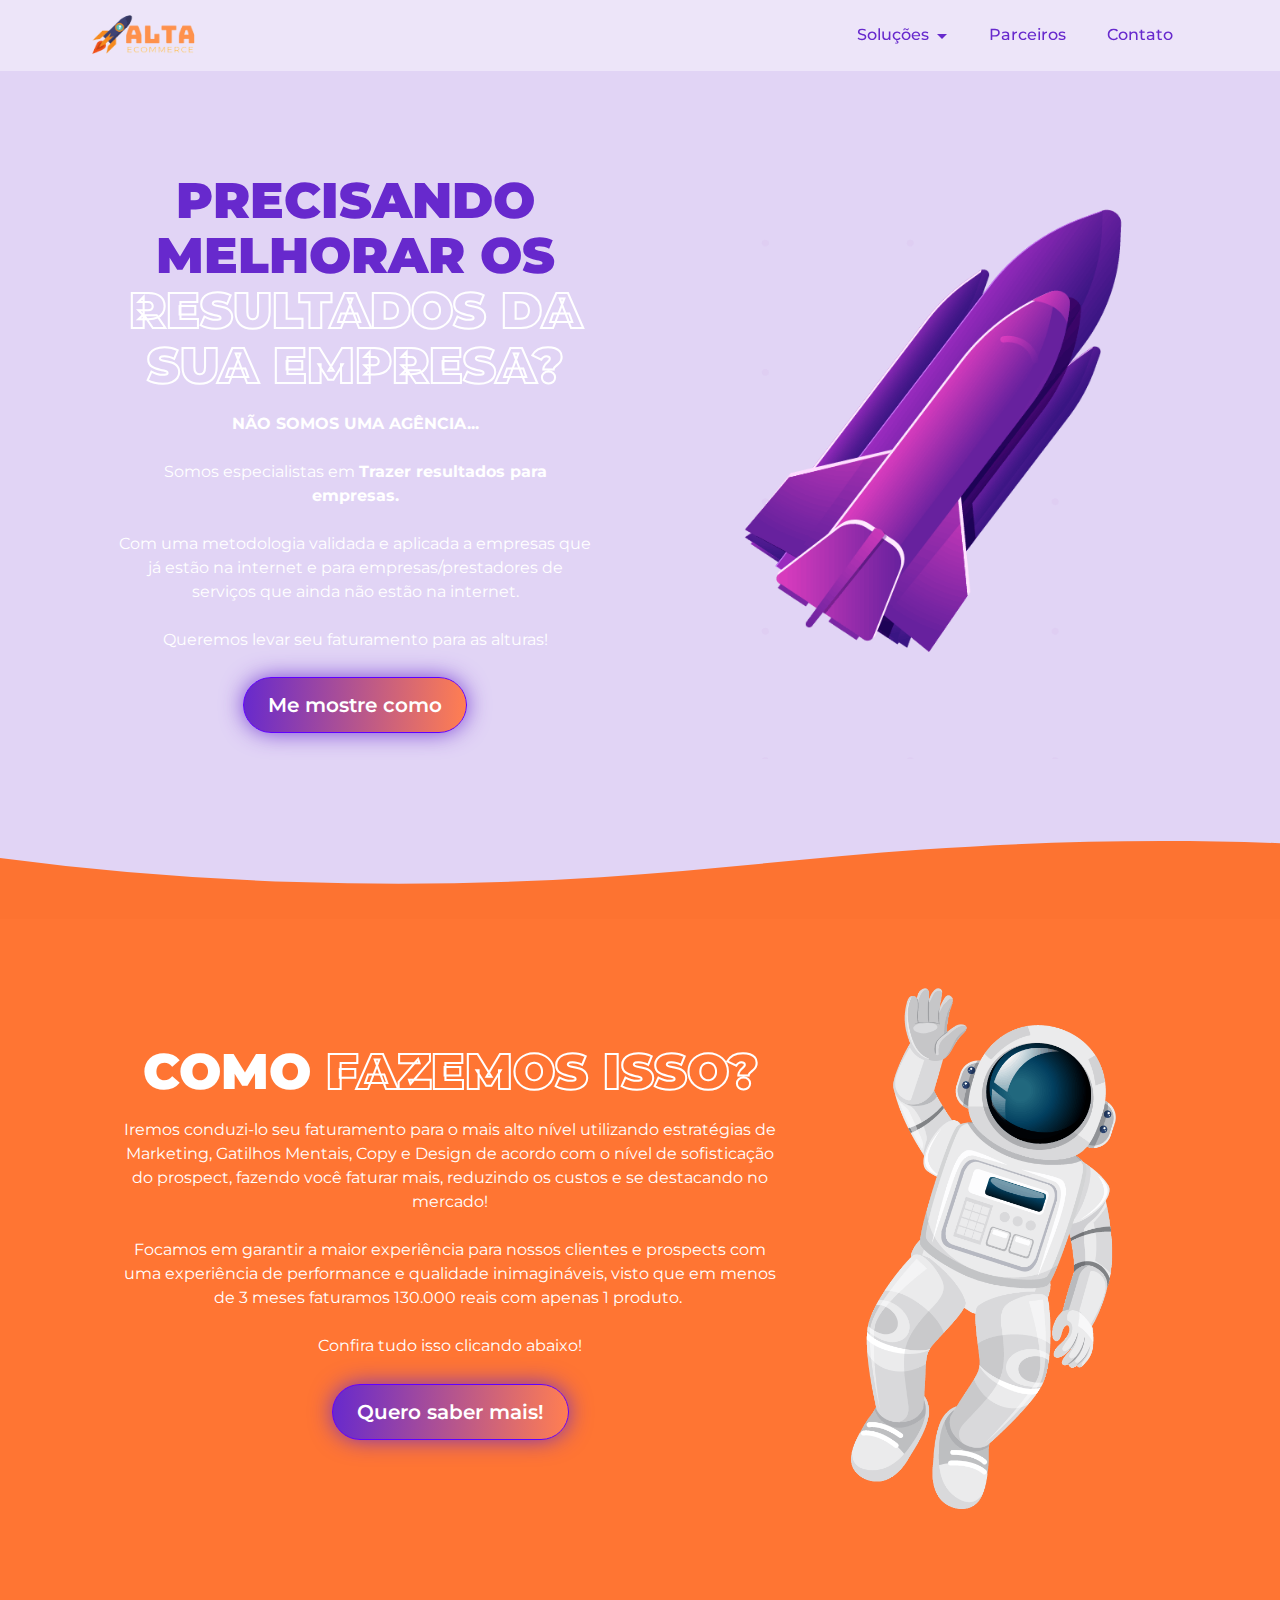
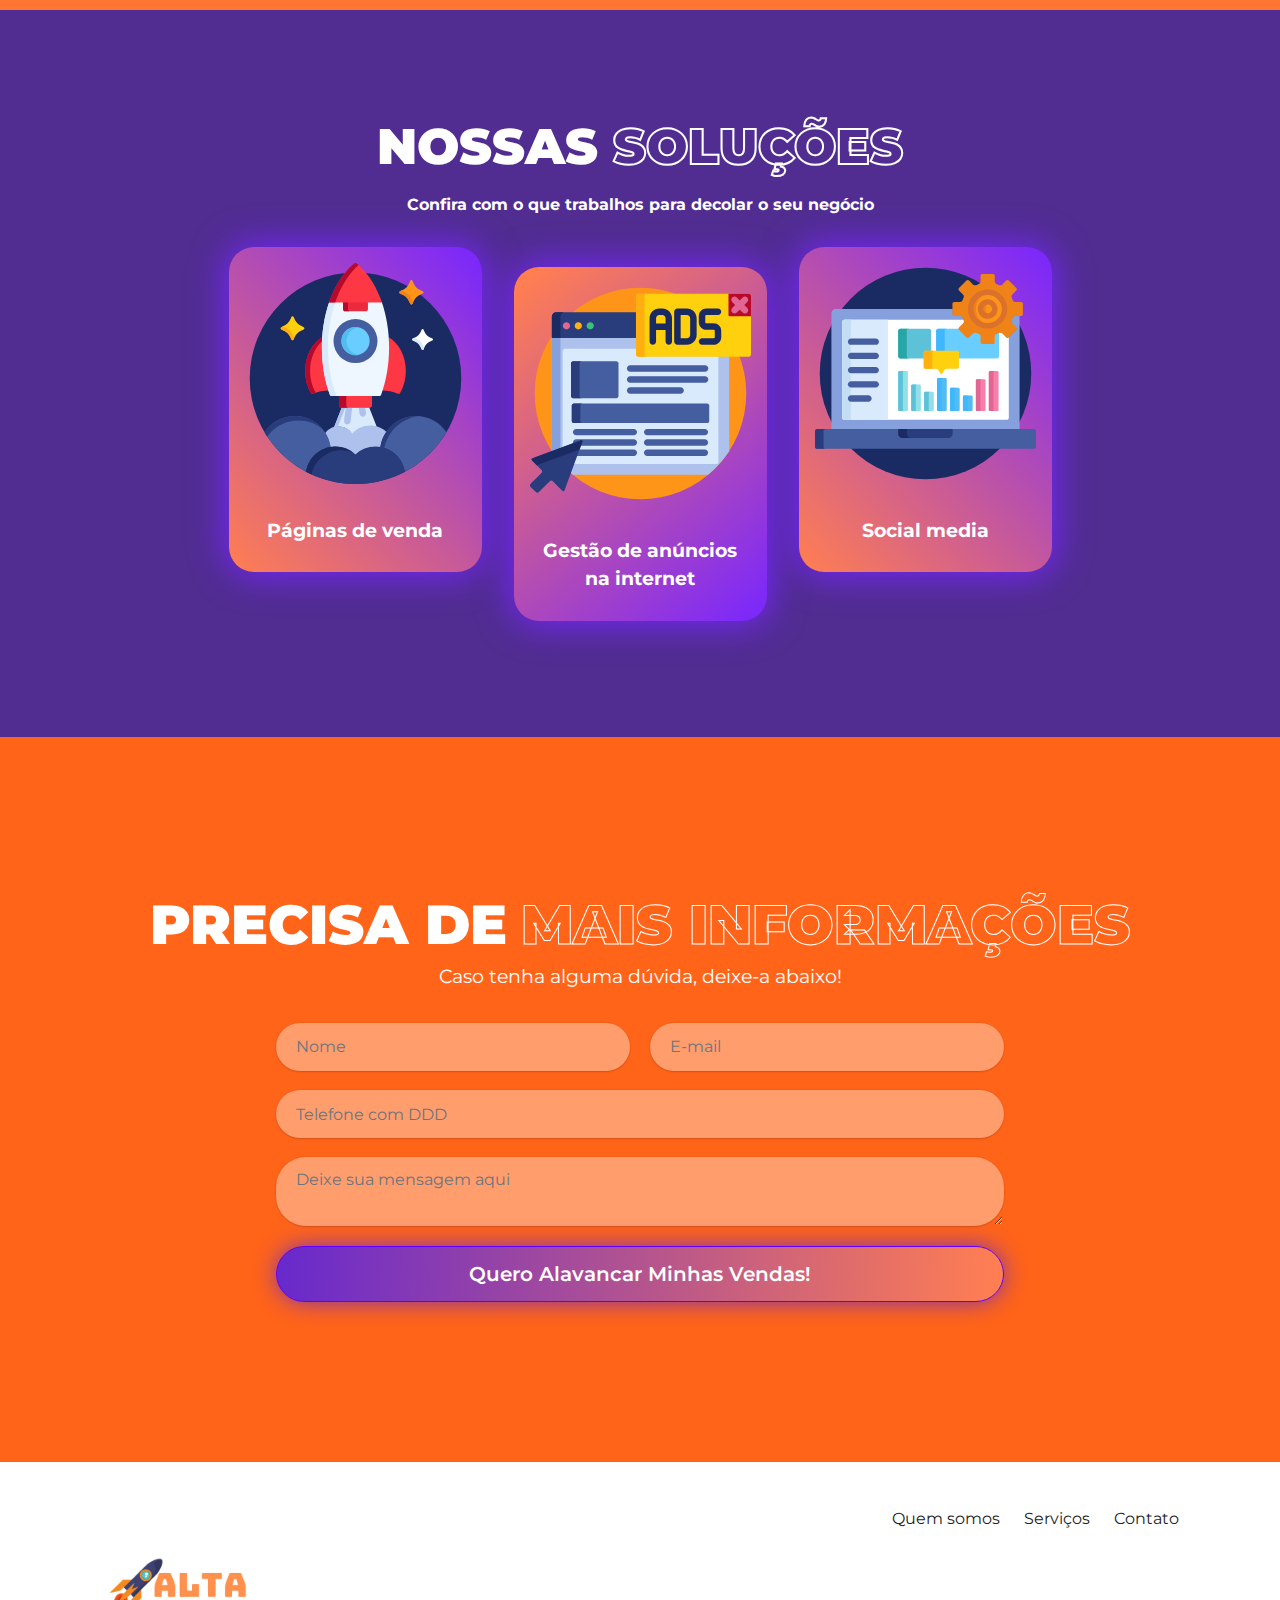
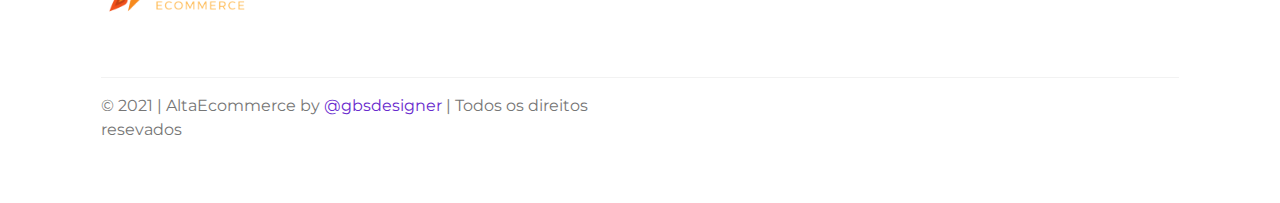
==== index.html @ 24987148 "att" ====
<!DOCTYPE html>
<html>
<!-- Cópia é atitude de amador sabia? Nossas páginas possuem scripts maliciosos contra plágio -->
<!-- Quer ter uma página desenvolvida com total segurança, alto desempenho e conversão? Contate o desenvolvedor dessa página -> https://gustavobragaia.github.io/portfolio -->
<head>
    <meta charset="UTF-8">
    <meta http-equiv="X-UA-Compatible" content="IE=edge">
    <meta name="generator" content="Mobirise v5.2.0, mobirise.com">
    <meta name="viewport" content="width=device-width, initial-scale=1, minimum-scale=1">
    <link rel="shortcut icon" href="assets/images/icone-sem-fundo-1080.webp" type="image/x-icon">
    <meta name="description" content="Decole suas vendas com a agência que faturou R$ 300.000 com apenas 1 produto, confira→">
	<meta name="author" content="Gbs Designer">
	<meta name="keywords" content="key1,key2,key3">
	<link rel="alternate" href="" hreflang="pt-br">
	<meta name="robots" content="index, follow">
	<meta name="viewport" content="width=device-width, initial-scale=1, maximum-scale=1">
	<meta property="og:url" content="https://richardlp1.github.io/altaecommerce/">
	<meta property="og:title" content="Alta Ecommerce | Decole seu negócio">
	<meta property="og:image" content="assets/images/icone-sem-fundo-1080.webp">
	<meta property="og:description" content="Decole suas vendas com a agência que faturou R$ 300.000 com apenas 1 produto, confira→">
	<meta name="theme-color" content="#fe2813">
	<meta property="business:contact_data:country_name" content="Brasil">
	<meta property="business:contact_data:website" content="https://richardlp1.github.io/altaecommerce/">
	<meta name="twitter:card" content="summary">
	<meta name="twitter:description" content="Decole suas vendas com a agência que faturou R$ 300.000 com apenas 1 produto, confira→">
	<meta name="twitter:title" content="Alta Ecommerce | Decole seu negócio">
	<meta name="twitter:image" content="assets/images/icone-sem-fundo-1080.webp">
	<meta name="geo.region" content="BR">
	<meta name="description" content="Decole suas vendas com a agência que faturou R$ 300.000 com apenas 1 produto, confira→">
	<link rel="canonical" href="https://richardlp1.github.io/altaecommerce/">
	<meta property="og:type" content="website">
	<meta property="og:locale" content="pt_BR">
	<meta name="format-detection" content="telephone=no"> <!-- SEO -->


    <title>Alta Ecommerce | Decole seu negócio</title>
    <link rel="stylesheet" href="assets/web/assets/mobirise-icons2/mobirise2.css">
    <link rel="stylesheet" href="assets/tether/tether.min.css">
    <link rel="stylesheet" href="assets/bootstrap/css/bootstrap.min.css">
    <link rel="stylesheet" href="assets/bootstrap/css/bootstrap-grid.min.css">
    <link rel="stylesheet" href="assets/bootstrap/css/bootstrap-reboot.min.css">
    <link rel="stylesheet" href="assets/dropdown/css/style.css">
    <link rel="stylesheet" href="assets/formstyler/jquery.formstyler.css">
    <link rel="stylesheet" href="assets/formstyler/jquery.formstyler.theme.css">
    <link rel="stylesheet" href="assets/datepicker/jquery.datetimepicker.min.css">
    <link rel="stylesheet" href="assets/socicon/css/styles.css">
    <link rel="stylesheet" href="assets/theme/css/style.css">
    <link rel="preload" as="style" href="assets/mobirise/css/mbr-additional.css">
    <link rel="stylesheet" href="assets/mobirise/css/mbr-additional.css" type="text/css">

    <style>
        /* width */
        ::-webkit-scrollbar {
            width: 15px;
        }
    
        /* Track */
        ::-webkit-scrollbar-track {
            background: #f1f1f1;
            border-radius: 10px;
        }
    
        /* Handle */
        ::-webkit-scrollbar-thumb {
            background: linear-gradient(46deg, rgba(255, 126, 82, 1) 1%, #7826ff 100%) !important;
            border-radius: 5px;
            box-shadow: 0px 4px 5px 0px #7826ff;
        }
    
        /* Handle on hover */
        ::-webkit-scrollbar-thumb:hover {
            background: linear-gradient(46deg, rgba(255, 126, 82, 1) 1%, #7826ff 100%) !important;
        }
    </style>


</head>

<body>

    <section class="menu menu2 cid-soFon8FCZ7" once="menu" id="menu2-0">

        <nav class="navbar navbar-dropdown navbar-fixed-top navbar-expand-lg">
            <div class="container">
                <div class="navbar-brand">
                    <span>
                        <a href="#">
                            <img style="height: 3.3rem; width: auto;"
                                src="assets/images/logo-grande-sem-fundo-1080-copia-removebg-preview-145x66.png"
                                alt="Mobirise">
                        </a>
                    </span>

                </div>
                <button class="navbar-toggler" type="button" data-toggle="collapse"
                    data-target="#navbarSupportedContent" aria-controls="navbarNavAltMarkup" aria-expanded="false"
                    aria-label="Toggle navigation">
                    <div class="hamburger">
                        <span></span>
                        <span></span>
                        <span></span>
                        <span></span>
                    </div>
                </button>
                <div class="collapse navbar-collapse" id="navbarSupportedContent">
                    <ul class="navbar-nav nav-dropdown nav-right" data-app-modern-menu="true">
                        <li class="nav-item dropdown"><a class="nav-link link dropdown-toggle text-primary display-4"
                                href="#" data-toggle="dropdown-submenu" aria-expanded="false">Soluções</a>
                            <div class="dropdown-menu"><a class="dropdown-item text-primary display-4"
                                    href="#https://mobiri.se">Gestão de tráfego</a><a
                                    class="dropdown-item text-primary display-4" href="#https://mobiri.se">Páginas de
                                    venda</a><a class="dropdown-item text-primary display-4" href="#features2-f">Social
                                    media</a></div>
                        </li>
                        <li class="nav-item"><a class="nav-link link text-primary display-4" href="#header11-1">
                                Parceiros</a></li>
                        <li class="nav-item"><a class="nav-link link text-primary display-4" href="#form5-6">Contato</a>
                        </li>
                    </ul>


                </div>
            </div>
        </nav>
    </section>

    <section class="header14 cid-soFoyD5nVg" id="header14-3">
        <div class="custom-shape-divider-bottom-1613254640">
            <svg data-name="Layer 1" xmlns="http://www.w3.org/2000/svg" viewBox="0 0 1200 120"
                preserveAspectRatio="none">
                <path
                    d="M985.66,92.83C906.67,72,823.78,31,743.84,14.19c-82.26-17.34-168.06-16.33-250.45.39-57.84,11.73-114,31.07-172,41.86A600.21,600.21,0,0,1,0,27.35V120H1200V95.8C1132.19,118.92,1055.71,111.31,985.66,92.83Z"
                    class="shape-fill"></path>
            </svg>
        </div>


        <div class="mbr-overlay" style="opacity: 0.2; background-color: rgb(103, 41, 205);"></div>

        <div class="container">
            <div class="row justify-content-center align-items-center">
                <div class="col-12 col-md">
                    <div class="text-wrapper">
                        <h1 class="mbr-section-title mbr-fonts-style mb-3 display-5"><strong><span
                                    class="letrascertas">PRECISANDO MELHORAR OS</span> <span
                                    class="letrasperson">RESULTADOS DA SUA EMPRESA?</span></strong></h1>
                        <p class="mbr-text mbr-fonts-style display-4"><strong>
                                NÃO SOMOS UMA AGÊNCIA... <br></strong><br>Somos especialistas em&nbsp;<strong>Trazer
                                resultados para empresas.</strong> <br><br>Com uma metodologia validada e aplicada a
                            empresas que já estão na internet e para empresas/prestadores de serviços que ainda não
                            estão na internet.<br><br>Queremos levar seu faturamento para as alturas!<br></p>
                        <div class="mbr-section-btn mt-3"><a class="botaomain btn btn-secondary display-4"
                                href="#header11-1">Me mostre como</a></div>
                    </div>
                </div>
                <div class="col-12 col-md-6 image-wrapper">
                    <img class="square" src="assets/images/beqk-654x728.png" alt="Mobirise">
                </div>

            </div>
        </div>
    </section>

    <section class="header11 cid-soFot0dyNH" id="header11-1">


        <div class="custom-shape-divider-bottom-1613262833">
            <svg data-name="Layer 1" xmlns="http://www.w3.org/2000/svg" viewBox="0 0 1200 120"
                preserveAspectRatio="none">
                <path
                    d="M0,0V46.29c47.79,22.2,103.59,32.17,158,28,70.36-5.37,136.33-33.31,206.8-37.5C438.64,32.43,512.34,53.67,583,72.05c69.27,18,138.3,24.88,209.4,13.08,36.15-6,69.85-17.84,104.45-29.34C989.49,25,1113-14.29,1200,52.47V0Z"
                    opacity=".25" class="shape-fill"></path>
                <path
                    d="M0,0V15.81C13,36.92,27.64,56.86,47.69,72.05,99.41,111.27,165,111,224.58,91.58c31.15-10.15,60.09-26.07,89.67-39.8,40.92-19,84.73-46,130.83-49.67,36.26-2.85,70.9,9.42,98.6,31.56,31.77,25.39,62.32,62,103.63,73,40.44,10.79,81.35-6.69,119.13-24.28s75.16-39,116.92-43.05c59.73-5.85,113.28,22.88,168.9,38.84,30.2,8.66,59,6.17,87.09-7.5,22.43-10.89,48-26.93,60.65-49.24V0Z"
                    opacity=".5" class="shape-fill"></path>
                <path
                    d="M0,0V5.63C149.93,59,314.09,71.32,475.83,42.57c43-7.64,84.23-20.12,127.61-26.46,59-8.63,112.48,12.24,165.56,35.4C827.93,77.22,886,95.24,951.2,90c86.53-7,172.46-45.71,248.8-84.81V0Z"
                    class="shape-fill"></path>
            </svg>
        </div>

        <div class="mbr-overlay" style="opacity: 0.8; background-color: rgb(255, 83, 0);"></div>

        <div class="container">
            <div class="row justify-content-center">
                <div class="col-12 col-md">
                    <div class="text-wrapper text-center">
                        <h1 class="mbr-section-title mbr-fonts-style mb-3 display-5"><strong><span
                                    class="letrascertas">como</span><span class="letrasperson"> fazemos
                                    isso?</span></strong></h1>
                        <p class="mbr-text mbr-fonts-style display-4">Iremos conduzi-lo seu faturamento para o mais alto
                            nível utilizando estratégias de Marketing, Gatilhos Mentais, Copy e Design de acordo com o
                            nível de sofisticação do prospect, fazendo você faturar mais, reduzindo os custos e se
                            destacando no mercado!
                            <br><br>Focamos em garantir a maior experiência para nossos clientes e prospects com uma
                            experiência de performance e qualidade inimagináveis, visto que em menos de 3 meses
                            faturamos 130.000 reais com apenas 1 produto.&nbsp;<br>
                            <br>Confira tudo isso clicando abaixo!</p>
                        <div class="mbr-section-btn mt-3"><a class="botaomain btn btn-secondary display-7"
                                href="#form5-6">Quero saber mais!</a></div>
                    </div>
                </div>
                <div class="col-12 col-md-4 image-wrapper">
                    <img class="w-100 astronauta square" src="assets/images/astronauta-501x985.png" alt="Mobirise">
                </div>

            </div>
        </div>
    </section>
    <script class="cid-soFot0dyNH" id="header11-1" data-rv-view="1523">
        document.onload = (e) => {

            var objs = document.querySelectorAll('[pedroscroll]');

            objs.forEach(v => {
                var config = v.getAttribute('pedroscroll');
                var values = config.split(';');
                var seconds = values.pop();
                for (var value of values) {
                    var csskey = value.split(':')[0].trim();
                    var cssvalue = value.split(':')[1].trim().split('|')[0];
                    v.style[csskey] = cssvalue;
                }
                v.style.transition = 'all ' + seconds + ' ease-in-out';
            });

            window.addEventListener('scroll', function (e) {
                objs.forEach(v => {
                    if (!v.hasAttribute('pedroscrollFinished')) {
                        if (v.getBoundingClientRect().y < 0) {
                            var config = v.getAttribute('pedroscroll');
                            var values = config.split(';');
                            values.pop();
                            for (var value of values) {
                                var csskey = value.split(':')[0].trim();
                                var cssvalue = value.split(':')[1].trim().split('|')[1];
                                v.style[csskey] = cssvalue;
                            }
                            v.setAttribute('pedroscrollFinished', 'true');
                        }
                    }
                });
            });

        }
    </script>

    <section class="features1 cid-soXKfepxBB" id="features2-f">



        <div class="mbr-overlay" style="opacity: 0.9; background-color: rgb(62, 22, 133);">
        </div>

        <div class="container">
            <h1 class="mbr-section-title mbr-fonts-style mb-3 display-5"><strong><span
                        class="letrascertas">Nossas</span><span class="letrasperson">&nbsp;soluções</span></strong></h1>
            <h4 class="mbr-section-subtitle mbr-fonts-style align-center mb-0 mt-2 display-4"
                style="padding-bottom: 30px"><strong>Confira com o que trabalhos para decolar o seu negócio</strong>
            </h4>
            <div class="row justify-content-center">
                <div class="col-12 col-md-6 col-lg-3">
                    <a href="https://richardlp1.github.io/altaecommerce/paginas-de-venda.html">
                    <div class="card-wrapper zoom">
                        <div class="card-box align-center ">
                            <span class="mbr-iconfont">
                                <!-- Generator: Adobe Illustrator 19.0.0, SVG Export Plug-In . SVG Version: 6.00 Build 0)  -->
                                <svg version="1.1" id="Capa_1" xmlns="http://www.w3.org/2000/svg"
                                    xmlns:xlink="http://www.w3.org/1999/xlink" x="0px" y="0px" viewBox="0 0 512 512"
                                    style="enable-background:new 0 0 512 512;" xml:space="preserve">
                                    <circle style="fill:#1A2B63;" cx="256" cy="267" r="245"></circle>
                                    <path style="fill:#D9EAFC;"
                                        d="M216.796,378.925c12.65,0,24.304,6.362,31.175,17.02c0.169,0.263,0.453,0.432,0.765,0.455
	c0.025,0.002,0.051,0.003,0.076,0.003c0.286,0,0.559-0.122,0.749-0.338c10.3-11.651,25.108-18.333,40.627-18.333
	c5.288,0,10.396,0.774,15.231,2.193l-17.846-45.745h-63.146l-18.041,46.244C209.691,379.454,213.182,378.925,216.796,378.925z"></path>
                                    <g>
                                        <path style="fill:#AEC1ED;"
                                            d="M232.659,334.179h-8.232l-18.041,46.244c2.808-0.823,5.756-1.306,8.794-1.44L232.659,334.179z">
                                        </path>
                                        <path style="fill:#AEC1ED;" d="M197.586,426.192c0.04,0.264,0.183,0.501,0.398,0.659c0.172,0.127,0.38,0.194,0.591,0.194
		c0.052,0,0.105-0.004,0.157-0.012c3.57-0.568,7.155-0.856,10.655-0.856c17.099,0,33.41,6.425,45.931,18.091
		c0.192,0.179,0.437,0.268,0.682,0.268c0.245,0,0.49-0.089,0.682-0.268c12.52-11.666,28.832-18.091,45.931-18.091
		c3.499,0,7.085,0.288,10.655,0.856c0.053,0.008,0.105,0.012,0.157,0.012c0.211,0,0.419-0.067,0.591-0.194
		c0.215-0.158,0.358-0.395,0.398-0.659c1.848-12.438,6.529-24.218,13.552-34.499c-9.878-9.272-23.159-14.962-37.778-14.962
		c-16.477,0-31.259,7.226-41.376,18.671c-6.776-10.511-18.578-17.478-32.015-17.478c-12.889,0-24.273,6.411-31.162,16.212
		C191.765,403.825,195.883,414.727,197.586,426.192z"></path>
                                    </g>
                                    <path style="fill:#445EA0;" d="M198.576,426.045c-6.018-40.51-40.935-71.591-83.119-71.591c-29.285,0-55.061,14.984-70.105,37.697
	c23.034,38.687,56.425,70.475,96.344,91.571C145.965,454.156,169.144,430.721,198.576,426.045z"></path>
                                    <path style="fill:#293D7C;"
                                        d="M123.849,364.787c21.432,0,41.078,7.602,56.425,20.237c-15.413-18.665-38.719-30.57-64.817-30.57
	c-29.285,0-55.061,14.984-70.105,37.697c1.987,3.337,4.057,6.62,6.196,9.852C67.667,379.477,94.036,364.787,123.849,364.787z"></path>
                                    <path style="fill:#445EA0;" d="M396.543,354.454c-42.184,0-77.101,31.082-83.119,71.591c29.432,4.676,52.611,28.111,56.88,57.677
	c39.918-21.096,73.31-52.885,96.344-91.571C451.604,369.438,425.828,354.454,396.543,354.454z"></path>
                                    <g>
                                        <path style="fill:#293D7C;" d="M401.627,354.61c-1.682-0.1-3.376-0.156-5.084-0.156c-42.184,0-77.101,31.082-83.119,71.591
		c3.136,0.498,6.196,1.222,9.174,2.131C330.96,389.897,362.404,360.256,401.627,354.61z"></path>
                                        <path style="fill:#293D7C;" d="M302.612,425.177c-18.016,0-34.395,6.976-46.612,18.359c-12.217-11.384-28.596-18.359-46.612-18.359
		c-34.435,0-62.92,25.446-67.695,58.558C175.821,501.772,214.713,512,256,512s80.179-10.228,114.307-28.265
		C365.532,450.623,337.047,425.177,302.612,425.177z"></path>
                                    </g>
                                    <path style="fill:#1A2B63;"
                                        d="M223.686,433.681c9.435,0,18.439,1.835,26.68,5.162c-11.423-8.569-25.6-13.666-40.979-13.666
	c-34.435,0-62.92,25.446-67.695,58.558c4.023,2.126,8.114,4.14,12.265,6.044C160.964,457.704,189.508,433.681,223.686,433.681z"></path>
                                    <g>
                                        <path style="fill:#AEC1ED;" d="M278.528,334.179h-15.119l1.929,15.261c0.519,4.11,4.277,7.017,8.381,6.5
		c4.109-0.52,7.02-4.272,6.5-8.381L278.528,334.179z"></path>
                                        <path style="fill:#AEC1ED;" d="M233.472,334.179l-3.966,31.38c-0.519,4.109,2.391,7.862,6.501,8.381
		c0.319,0.04,0.636,0.06,0.95,0.06c3.723-0.001,6.953-2.771,7.432-6.561l4.204-33.261h-15.121V334.179z"></path>
                                    </g>
                                    <path style="fill:#FE3745;" d="M179.108,195.717c0-8.155,0.306-16.288,0.878-24.362c-24.06,13.549-40.636,43.733-40.636,78.678
	c0,18.456,4.589,36.057,13.27,50.9c0.815,1.394,2.29,2.191,3.822,2.191c0.56,0,1.127-0.106,1.672-0.329
	c11.409-4.664,23.601-7.06,36.244-7.16C184.375,264.907,179.108,230.591,179.108,195.717z"></path>
                                    <path style="fill:#B7092B;" d="M150.689,250.033c0-28.863,11.315-54.467,28.808-70.143c0.134-2.851,0.289-5.697,0.49-8.535
	c-24.06,13.549-40.636,43.733-40.636,78.678c0,18.456,4.589,36.057,13.27,50.9c0.815,1.394,2.29,2.191,3.822,2.191
	c0.56,0,1.127-0.106,1.672-0.329c1.88-0.769,3.79-1.453,5.711-2.098C155.233,285.903,150.689,268.392,150.689,250.033z">
                                    </path>
                                    <g>
                                        <path style="fill:#FE3745;" d="M332.013,171.355c0.572,8.075,0.878,16.208,0.878,24.362c0,34.873-5.267,69.189-15.251,99.918
		c12.644,0.1,24.835,2.496,36.244,7.16c0.545,0.223,1.113,0.329,1.672,0.329c1.533,0,3.007-0.798,3.822-2.191
		c8.682-14.843,13.27-32.444,13.27-50.9C372.649,215.088,356.073,184.904,332.013,171.355z"></path>
                                        <path style="fill:#FE3745;"
                                            d="M217.708,307.125v23.054c0,2.75,2.25,5,5,5h66.583c2.75,0,5-2.25,5-5v-23.054H217.708z">
                                        </path>
                                    </g>
                                    <path style="fill:#B7092B;" d="M234.715,330.179v-23.054h-17.007v23.054c0,2.75,2.25,5,5,5h17.007
	C236.965,335.179,234.715,332.929,234.715,330.179z"></path>
                                    <path style="fill:#EEF6FF;" d="M316.854,90.318H195.145c-11.154,32.153-17.037,68.343-17.037,105.399
	c0,38.522,6.389,76.387,18.475,109.5c0.638,1.746,2.298,2.908,4.157,2.908h110.519c1.859,0,3.52-1.162,4.157-2.908
	c12.086-33.113,18.475-70.978,18.475-109.5C333.892,158.661,328.009,122.472,316.854,90.318z"></path>
                                    <path style="fill:#D9EAFC;" d="M210.756,305.217c-12.087-33.113-18.475-70.978-18.475-109.5c0-37.056,5.883-73.246,17.037-105.399
	h-14.172c-11.154,32.153-17.037,68.343-17.037,105.399c0,38.522,6.389,76.387,18.475,109.5c0.638,1.746,2.298,2.908,4.157,2.908
	h14.172C213.054,308.125,211.394,306.963,210.756,305.217z"></path>
                                    <path style="fill:#EA2A3D;"
                                        d="M227.179,90.318v16.594c0,2.75,2.25,5,5,5h47.642c2.75,0,5-2.25,5-5V90.318H227.179z">
                                    </path>
                                    <path style="fill:#B7092B;" d="M238.517,106.912V90.318h-11.338v16.594c0,2.75,2.25,5,5,5h11.338
	C240.767,111.912,238.517,109.662,238.517,106.912z"></path>
                                    <path style="fill:#FE3745;" d="M256,0c-0.987,0-1.973,0.329-2.785,0.986c-22.338,18.089-41.154,45.529-54.411,79.354
	c-1.41,3.599-2.735,7.269-4.006,10.978h122.403c-1.271-3.709-2.596-7.379-4.006-10.978c-13.257-33.825-32.072-61.265-54.411-79.354
	C257.973,0.329,256.987,0,256,0z"></path>
                                    <path style="fill:#B7092B;" d="M263.086,4.628c-1.419-1.251-2.852-2.468-4.301-3.642C257.973,0.329,256.987,0,256,0
	s-1.973,0.329-2.785,0.986c-22.338,18.089-41.154,45.529-54.411,79.354c-1.41,3.599-2.735,7.269-4.006,10.978h14.172
	c1.271-3.709,2.596-7.379,4.006-10.978C225.374,48.709,242.632,22.667,263.086,4.628z"></path>
                                    <circle style="fill:#445EA0;" cx="256" cy="180.93" r="51.02"></circle>
                                    <circle style="fill:#69CDFF;" cx="256" cy="180.93" r="32.731"></circle>
                                    <path style="fill:#52BBEF;" d="M235.268,180.932c0,16.027,11.521,29.355,26.732,32.174c-1.946,0.36-3.949,0.558-6,0.558
	c-18.078,0-32.731-14.655-32.731-32.732s14.654-32.731,32.731-32.731c2.05,0,4.054,0.198,6,0.558
	C246.789,151.578,235.268,164.905,235.268,180.932z"></path>
                                    <path style="fill:#FFD00D;" d="M110.136,178.737c-1.147,0-2.181-0.691-2.62-1.751c-5.583-13.479-9.699-17.594-23.178-23.177
	c-1.06-0.439-1.75-1.473-1.75-2.62c0-1.147,0.691-2.181,1.75-2.62c13.48-5.585,17.595-9.701,23.178-23.179
	c0.439-1.06,1.473-1.751,2.62-1.751s2.181,0.691,2.62,1.751c5.584,13.478,9.7,17.594,23.179,23.179
	c1.06,0.439,1.751,1.473,1.751,2.62c0,1.147-0.691,2.182-1.751,2.62c-13.479,5.582-17.595,9.698-23.179,23.177
	C112.317,178.046,111.283,178.737,110.136,178.737L110.136,178.737z"></path>
                                    <path style="fill:#FFAF10;" d="M113.185,171.317c-5.583-13.479-9.699-17.594-23.178-23.177c-0.666-0.275-1.185-0.787-1.48-1.413
	c-1.294,0.606-2.674,1.214-4.189,1.842c-1.06,0.439-1.75,1.473-1.75,2.62c0,1.147,0.691,2.182,1.75,2.62
	c13.479,5.583,17.595,9.698,23.178,23.177c0.439,1.06,1.473,1.751,2.62,1.751s2.181-0.691,2.62-1.751
	c0.627-1.515,1.236-2.895,1.841-4.188C113.972,172.503,113.461,171.983,113.185,171.317z"></path>
                                    <path style="fill:#FFFFFF;" d="M411.469,201.404c-1.008,0-1.917-0.607-2.303-1.539c-4.907-11.848-8.525-15.465-20.373-20.372
	c-0.931-0.385-1.539-1.295-1.539-2.303c0-1.009,0.607-1.917,1.539-2.303c11.849-4.909,15.466-8.527,20.373-20.374
	c0.386-0.932,1.295-1.539,2.303-1.539s1.917,0.607,2.303,1.539c4.908,11.848,8.526,15.465,20.375,20.374
	c0.931,0.386,1.538,1.294,1.538,2.303c0,1.008-0.607,1.917-1.539,2.303c-11.848,4.907-15.466,8.524-20.374,20.372
	C413.387,200.796,412.478,201.404,411.469,201.404L411.469,201.404z"></path>
                                    <path style="fill:#D9EAFC;" d="M414.149,194.882c-4.908-11.848-8.525-15.465-20.374-20.373c-0.585-0.242-1.042-0.691-1.301-1.242
	c-1.137,0.532-2.351,1.067-3.682,1.619c-0.931,0.386-1.539,1.294-1.539,2.303c0,1.008,0.607,1.917,1.539,2.303
	c11.849,4.907,15.466,8.524,20.373,20.372c0.386,0.932,1.295,1.539,2.303,1.539s1.917-0.607,2.303-1.539
	c0.551-1.331,1.086-2.545,1.619-3.682C414.841,195.924,414.392,195.467,414.149,194.882z"></path>
                                    <path style="fill:#FF9518;" d="M385.469,96.071c-1.175,0-2.234-0.708-2.684-1.793c-5.718-13.806-9.933-18.021-23.739-23.738
	c-1.085-0.449-1.792-1.509-1.792-2.683c0-1.176,0.708-2.234,1.792-2.684c13.807-5.72,18.022-9.935,23.739-23.739
	c0.45-1.086,1.509-1.794,2.684-1.794s2.234,0.708,2.684,1.794c5.719,13.805,9.934,18.02,23.74,23.739
	c1.085,0.45,1.792,1.508,1.792,2.684c0,1.174-0.708,2.234-1.793,2.683c-13.806,5.717-18.02,9.933-23.74,23.738
	C387.703,95.363,386.644,96.071,385.469,96.071L385.469,96.071z"></path>
                                    <path style="fill:#EF8318;" d="M388.592,88.472c-5.719-13.805-9.934-18.02-23.74-23.738c-0.682-0.282-1.213-0.806-1.516-1.447
	c-1.324,0.621-2.739,1.244-4.291,1.886c-1.085,0.45-1.792,1.508-1.792,2.684c0,1.174,0.708,2.234,1.792,2.683
	c13.806,5.718,18.022,9.933,23.739,23.738c0.45,1.085,1.509,1.793,2.684,1.793s2.234-0.708,2.684-1.793
	c0.643-1.552,1.266-2.966,1.886-4.29C389.397,89.686,388.874,89.154,388.592,88.472z"></path>
                                    <g>
                                    </g>
                                    <g>
                                    </g>
                                    <g>
                                    </g>
                                    <g>
                                    </g>
                                    <g>
                                    </g>
                                    <g>
                                    </g>
                                    <g>
                                    </g>
                                    <g>
                                    </g>
                                    <g>
                                    </g>
                                    <g>
                                    </g>
                                    <g>
                                    </g>
                                    <g>
                                    </g>
                                    <g>
                                    </g>
                                    <g>
                                    </g>
                                    <g>
                                    </g>
                                </svg>
                            </span>
                            <h4 class="card-title align-center mbr-black mbr-fonts-style display-7">
                                <b class="letraspersonalizadas">Páginas de venda</b></h4>
                        </div>
                    </div>
                </div>
            </a>
                <div class="col-12 col-md-6 col-lg-3">
                    <a href="https://richardlp1.github.io/altaecommerce/gestao-de-anuncios.html">
                    <div class="card-wrapper legend zoom" style="    margin-top: 20px;
                    margin-bottom: 20px;">
                        <div class="card-box align-center ">
                            <span class="mbr-iconfont">
                                <!-- Generator: Adobe Illustrator 19.0.0, SVG Export Plug-In . SVG Version: 6.00 Build 0)  -->
                                <svg version="1.1" id="Capa_1" xmlns="http://www.w3.org/2000/svg"
                                    xmlns:xlink="http://www.w3.org/1999/xlink" x="0px" y="0px" viewBox="0 0 512 512"
                                    style="enable-background:new 0 0 512 512;" xml:space="preserve">
                                    <circle style="fill:#FF9518;" cx="256" cy="256" r="245"></circle>
                                    <path style="fill:#293D7C;"
                                        d="M246.506,67.619H60.643c-5.482,0-9.968,4.485-9.968,9.967v49.837h195.831V67.619z">
                                    </path>
                                    <path style="fill:#1A2B63;" d="M80.486,67.619H60.643c-5.482,0-9.968,4.485-9.968,9.967v49.837h19.843V77.587
	C70.518,72.105,75.003,67.619,80.486,67.619z"></path>
                                    <path style="fill:#E26693;" d="M84.423,107.442c-2.217,0-4.378-0.896-5.944-2.453c-1.557-1.567-2.452-3.728-2.452-5.944
	c0-2.206,0.896-4.367,2.452-5.934c1.566-1.568,3.728-2.463,5.944-2.463c2.205,0,4.377,0.895,5.933,2.463
	c1.567,1.567,2.464,3.727,2.464,5.934c0,2.216-0.896,4.377-2.464,5.944C88.8,106.546,86.628,107.442,84.423,107.442z">
                                    </path>
                                    <path style="fill:#FFAF10;"
                                        d="M111.957,107.442c-2.206,0-4.378-0.896-5.934-2.464c-1.566-1.556-2.462-3.716-2.462-5.932
	c0-2.206,0.896-4.367,2.462-5.934c1.568-1.568,3.729-2.463,5.934-2.463c2.216,0,4.376,0.895,5.945,2.463
	c1.556,1.567,2.451,3.727,2.451,5.934c0,2.205-0.896,4.377-2.451,5.932C116.333,106.546,114.173,107.442,111.957,107.442z"></path>
                                    <path style="fill:#37C47A;"
                                        d="M139.503,107.442c-2.217,0-4.378-0.896-5.934-2.453c-1.567-1.567-2.463-3.728-2.463-5.944
	c0-2.206,0.896-4.367,2.463-5.934c1.556-1.568,3.717-2.463,5.934-2.463c2.205,0,4.377,0.895,5.933,2.463
	c1.567,1.567,2.464,3.727,2.464,5.934c0,2.216-0.896,4.377-2.464,5.944C143.869,106.546,141.708,107.442,139.503,107.442z"></path>
                                    <path style="fill:#AEC1ED;" d="M251.506,169.663c-2.75,0-5-2.25-5-5v-37.24H50.675v262.266
	c13.429,20.581,29.861,39.021,48.687,54.692h313.277c18.825-15.671,35.258-34.11,48.687-54.692V169.663H251.506z"></path>
                                    <path style="fill:#85A0DD;"
                                        d="M70.518,383.204V127.423H50.675v262.266c0.142,0.216,0.287,0.43,0.429,0.646L70.518,383.204z">
                                    </path>
                                    <path style="fill:#D9EAFC;" d="M251.506,169.663c-2.75,0-5-2.25-5-5v-12.322H80.594c-2.75,0-5,2.25-5,5V381.34l43.154-15.85
	c0.435-0.159,0.835-0.244,1.157-0.244s0.54,0.077,0.646,0.228c0.161,0.231,0.215,0.799-0.116,1.701l-19.206,52.288h330.179
	c2.75,0,5-2.25,5-5v-244.8L251.506,169.663L251.506,169.663z"></path>
                                    <path style="fill:#FFD00D;" d="M245.506,165.663c0,2.75,2.25,5,5,5H507c2.75,0,5-2.25,5-5V30.001c0-2.75-2.25-5-5-5H250.506
	c-2.75,0-5,2.25-5,5V165.663z"></path>
                                    <path style="fill:#FFAF10;" d="M265.349,165.663V30.001c0-2.75,2.25-5,5-5h-19.843c-2.75,0-5,2.25-5,5v135.662c0,2.75,2.25,5,5,5
	h19.843C267.599,170.663,265.349,168.413,265.349,165.663z"></path>
                                    <path style="fill:#B7092B;"
                                        d="M512,30.001c0-2.75-2.25-5-5-5h-47.17v49.17c0,1.657,1.343,3,3,3H512V30.001z">
                                    </path>
                                    <g>
                                        <path style="fill:#445EA0;" d="M405.557,205.489H232.03c-4.143,0-7.5-3.358-7.5-7.5s3.357-7.5,7.5-7.5h173.527
		c4.143,0,7.5,3.358,7.5,7.5S409.699,205.489,405.557,205.489z"></path>
                                        <path style="fill:#445EA0;" d="M405.557,230.987H232.03c-4.143,0-7.5-3.358-7.5-7.5s3.357-7.5,7.5-7.5h173.527
		c4.143,0,7.5,3.358,7.5,7.5S409.699,230.987,405.557,230.987z"></path>
                                        <path style="fill:#445EA0;" d="M348.846,256.486H232.03c-4.143,0-7.5-3.358-7.5-7.5s3.357-7.5,7.5-7.5h116.816
		c4.143,0,7.5,3.358,7.5,7.5C356.346,253.128,352.989,256.486,348.846,256.486z"></path>
                                        <path style="fill:#445EA0;" d="M240.471,385.978H113.529l-5.51,15h132.452c4.143,0,7.5-3.358,7.5-7.5
		S244.614,385.978,240.471,385.978z"></path>
                                        <path style="fill:#445EA0;" d="M240.471,361.98H106.972c-4.143,0-7.5,3.358-7.5,7.5c0,1.021,0.206,1.992,0.574,2.879l18.702-6.869
		c0.435-0.159,0.835-0.244,1.157-0.244s0.54,0.077,0.646,0.228c0.161,0.231,0.215,0.799-0.116,1.701l-3.601,9.804h123.637
		c4.143,0,7.5-3.358,7.5-7.5S244.614,361.98,240.471,361.98z"></path>
                                        <path style="fill:#445EA0;" d="M240.471,352.981H106.972c-4.143,0-7.5-3.358-7.5-7.5s3.357-7.5,7.5-7.5h133.499
		c4.143,0,7.5,3.358,7.5,7.5S244.614,352.981,240.471,352.981z"></path>
                                        <path style="fill:#445EA0;" d="M405.029,400.978H271.53c-4.143,0-7.5-3.358-7.5-7.5s3.357-7.5,7.5-7.5h133.499
		c4.143,0,7.5,3.358,7.5,7.5S409.171,400.978,405.029,400.978z"></path>
                                        <path style="fill:#445EA0;" d="M405.029,376.98H271.53c-4.143,0-7.5-3.358-7.5-7.5s3.357-7.5,7.5-7.5h133.499
		c4.143,0,7.5,3.358,7.5,7.5S409.171,376.98,405.029,376.98z"></path>
                                        <path style="fill:#445EA0;" d="M405.029,352.981H271.53c-4.143,0-7.5-3.358-7.5-7.5s3.357-7.5,7.5-7.5h133.499
		c4.143,0,7.5,3.358,7.5,7.5S409.171,352.981,405.029,352.981z"></path>
                                    </g>
                                    <path style="fill:#293D7C;" d="M121.373,367.52c0.948-2.582-0.389-3.918-2.97-2.969L5.956,405.853
	c-2.581,0.948-3.103,3.315-1.158,5.259l21.927,21.926c1.944,1.945,1.944,5.126,0,7.071L1.458,465.375
	c-1.944,1.945-1.944,5.126,0,7.071l12.021,12.02c1.944,1.945,5.126,1.945,7.07,0L45.816,459.2c1.944-1.945,5.126-1.945,7.07,0
	l21.926,21.925c1.944,1.945,4.311,1.424,5.259-1.158L121.373,367.52z"></path>
                                    <path style="fill:#1A2B63;" d="M15.776,422.089l98.896-36.325l6.701-18.244c0.948-2.582-0.389-3.918-2.97-2.969L5.956,405.853
	c-2.581,0.948-3.103,3.315-1.158,5.259L15.776,422.089z"></path>
                                    <g>
                                        <path style="fill:#445EA0;" d="M205,262c0,2.75-2.25,5-5,5H100c-2.75,0-5-2.25-5-5v-76c0-2.75,2.25-5,5-5h100c2.75,0,5,2.25,5,5
		V262z"></path>
                                        <path style="fill:#445EA0;" d="M415.245,319.497c0,2.75-2.25,5-5,5h-308.49c-2.75,0-5-2.25-5-5v-35.503c0-2.75,2.25-5,5-5h308.49
		c2.75,0,5,2.25,5,5V319.497z"></path>
                                    </g>
                                    <g>
                                        <path style="fill:#293D7C;" d="M114.843,262v-76c0-2.75,2.25-5,5-5H100c-2.75,0-5,2.25-5,5v76c0,2.75,2.25,5,5,5h19.843
		C117.093,267,114.843,264.75,114.843,262z"></path>
                                        <path style="fill:#293D7C;" d="M116.598,319.497v-35.503c0-2.75,2.25-5,5-5h-19.843c-2.75,0-5,2.25-5,5v35.503c0,2.75,2.25,5,5,5
		h19.843C118.848,324.497,116.598,322.247,116.598,319.497z"></path>
                                    </g>
                                    <g>
                                        <path style="fill:#1A2B63;" d="M363.556,143h-22c-4.143,0-7.5-3.358-7.5-7.5v-69c0-4.142,3.357-7.5,7.5-7.5h22
		c12.406,0,22.5,10.093,22.5,22.5v39C386.056,132.907,375.962,143,363.556,143z M349.056,128h14.5c4.136,0,7.5-3.364,7.5-7.5v-39
		c0-4.136-3.364-7.5-7.5-7.5h-14.5V128z"></path>
                                        <path style="fill:#1A2B63;" d="M425.556,143h-27c-4.143,0-7.5-3.358-7.5-7.5s3.357-7.5,7.5-7.5h27c1.355,0,2.5-1.145,2.5-2.5V111
		c0-1.355-1.145-2.5-2.5-2.5h-17c-9.649,0-17.5-7.851-17.5-17.5V76.5c0-9.649,7.851-17.5,17.5-17.5h27c4.142,0,7.5,3.358,7.5,7.5
		s-3.358,7.5-7.5,7.5h-27c-1.355,0-2.5,1.145-2.5,2.5V91c0,1.355,1.145,2.5,2.5,2.5h17c9.649,0,17.5,7.851,17.5,17.5v14.5
		C443.056,135.15,435.205,143,425.556,143z"></path>
                                        <path style="fill:#1A2B63;" d="M306.556,59h-7c-12.406,0-22.5,10.093-22.5,22.5v54c0,4.142,3.357,7.5,7.5,7.5
		c4.142,0,7.5-3.358,7.5-7.5v-26.833h22V135.5c0,4.142,3.357,7.5,7.5,7.5c4.142,0,7.5-3.358,7.5-7.5v-54
		C329.056,69.093,318.962,59,306.556,59z M292.056,93.667V81.5c0-4.136,3.364-7.5,7.5-7.5h7c4.136,0,7.5,3.364,7.5,7.5v12.167
		H292.056z"></path>
                                    </g>
                                    <path style="fill:#E26693;" d="M496.522,51.086l6.783-6.782c2.93-2.929,2.93-7.678,0.001-10.606
	c-2.929-2.929-7.678-2.929-10.607-0.001l-6.785,6.784l-6.784-6.784c-2.928-2.929-7.677-2.929-10.607,0.001
	c-2.929,2.929-2.929,7.678,0.001,10.606l6.783,6.782l-6.783,6.782c-2.93,2.929-2.93,7.678-0.001,10.606
	c1.465,1.465,3.384,2.197,5.304,2.197c1.919,0,3.839-0.732,5.303-2.196l6.784-6.784l6.785,6.784
	c1.464,1.464,3.384,2.196,5.303,2.196s3.839-0.732,5.304-2.197c2.929-2.929,2.929-7.678-0.001-10.606L496.522,51.086z">
                                    </path>
                                    <g>
                                    </g>
                                    <g>
                                    </g>
                                    <g>
                                    </g>
                                    <g>
                                    </g>
                                    <g>
                                    </g>
                                    <g>
                                    </g>
                                    <g>
                                    </g>
                                    <g>
                                    </g>
                                    <g>
                                    </g>
                                    <g>
                                    </g>
                                    <g>
                                    </g>
                                    <g>
                                    </g>
                                    <g>
                                    </g>
                                    <g>
                                    </g>
                                    <g>
                                    </g>
                                </svg>

                            </span>
                            <h4 class="card-title align-center mbr-black mbr-fonts-style display-7">
                                <b class="letraspersonalizadas">Gestão de anúncios na internet</b></h4>
                        </div>
                    </div>
                </div>
            </a>
                <div class="col-12 col-md-6 col-lg-3">
                    <a href="https://richardlp1.github.io/altaecommerce/social-media.html">
                    <div class="card-wrapper legende zoom">
                        <div class="card-box align-center ">
                            <span class="mbr-iconfont">
                                <!-- Generator: Adobe Illustrator 19.0.0, SVG Export Plug-In . SVG Version: 6.00 Build 0)  -->
                                <svg version="1.1" id="Capa_1" xmlns="http://www.w3.org/2000/svg"
                                    xmlns:xlink="http://www.w3.org/1999/xlink" x="0px" y="0px" viewBox="0 0 512 512"
                                    style="enable-background:new 0 0 512 512;" xml:space="preserve">
                                    <circle style="fill:#1A2B63;" cx="256" cy="256" r="245"></circle>
                                    <path style="fill:#85A0DD;" d="M463.888,121.916c-2.763,0-5.637,2.044-6.544,4.654l-2.556,6.137
	c-1.199,2.422-0.621,5.894,1.343,7.843l9.546,9.475c0.605,0.6,0.939,1.403,0.939,2.259s-0.334,1.659-0.939,2.259l-17.313,17.182
	c-0.607,0.603-1.419,0.935-2.287,0.935c-0.868,0-1.681-0.332-2.288-0.935l-9.545-9.474c-1.223-1.214-3.111-1.938-5.049-1.938
	c-1.043,0-2.037,0.216-2.876,0.624l-6.225,2.549c-2.56,0.874-4.609,3.742-4.609,6.506v13.359c0,1.773-1.442,3.216-3.216,3.216
	h-24.516c-1.773,0-3.216-1.442-3.216-3.216v-13.359c0-2.765-2.049-5.632-4.665-6.527l-6.226-2.555
	c-0.781-0.382-1.775-0.598-2.817-0.598c-1.938,0-3.826,0.725-5.049,1.938l-9.545,9.474c-0.607,0.604-1.42,0.936-2.288,0.936
	s-1.681-0.332-2.288-0.935l-17.314-17.182c-0.605-0.601-0.939-1.403-0.939-2.259c0-0.857,0.333-1.659,0.938-2.259l9.549-9.475
	c1.965-1.95,2.543-5.421,1.316-7.902l-2.551-6.134c-0.886-2.554-3.761-4.598-6.523-4.598h-13.528c-0.855,0-1.661-0.335-2.271-0.945
	c-0.61-0.609-0.945-1.415-0.945-2.27V106.43H48c-5.5,0-10,4.5-10,10v269h436V121.916H463.888z"></path>
                                    <path style="fill:#FFFFFF;" d="M448.365,171.726c-0.607,0.603-1.419,0.935-2.287,0.935c-0.868,0-1.681-0.332-2.288-0.935
	l-9.545-9.474c-1.223-1.214-3.111-1.938-5.049-1.938c-1.043,0-2.037,0.216-2.876,0.624l-6.225,2.549
	c-2.56,0.874-4.609,3.742-4.609,6.506v13.359c0,1.773-1.442,3.216-3.216,3.216h-24.516c-1.773,0-3.216-1.442-3.216-3.216v-13.359
	c0-2.765-2.049-5.632-4.665-6.527l-6.226-2.555c-0.781-0.382-1.775-0.598-2.817-0.598c-1.938,0-3.826,0.725-5.049,1.938
	l-9.545,9.474c-0.607,0.604-1.42,0.936-2.288,0.936s-1.681-0.332-2.288-0.935l-17.314-17.182c-0.605-0.601-0.939-1.403-0.939-2.259
	c0-0.857,0.333-1.659,0.938-2.259l9.549-9.475c1.965-1.95,2.543-5.421,1.316-7.902l-0.506-1.218H68c-2.75,0-5,2.25-5,5v222
	c0,2.75,2.25,5,5,5h376c2.75,0,5-2.25,5-5V171.096L448.365,171.726z"></path>
                                    <path style="fill:#5DC1D8;" d="M252.834,207.936c0-1.92,1.561-3.481,3.481-3.481h13.039V157.16c0-2.75-2.25-5-5-5h-66.646
	c-2.75,0-5,2.25-5,5v59.007c0,2.75,2.25,5,5,5h55.126L252.834,207.936L252.834,207.936z"></path>
                                    <path style="fill:#69CDFF;" d="M426.319,160.938l-6.225,2.549c-2.56,0.874-4.609,3.742-4.609,6.506v13.359
	c0,1.773-1.442,3.216-3.216,3.216h-24.516c-1.773,0-3.216-1.442-3.216-3.216v-13.359c0-2.765-2.049-5.632-4.665-6.527l-6.226-2.555
	c-0.781-0.382-1.775-0.598-2.817-0.598c-1.938,0-3.826,0.725-5.049,1.938l-9.545,9.474c-0.607,0.604-1.42,0.936-2.288,0.936
	s-1.681-0.332-2.288-0.935l-17.314-17.182c-0.605-0.601-0.939-1.403-0.939-2.259c0-0.043,0.011-0.083,0.012-0.126h-47.71
	c-2.75,0-5,2.25-5,5v47.295h48.311c1.92,0,3.481,1.562,3.481,3.481v13.23h88.854c2.75,0,5-2.25,5-5v-55.243
	C426.343,160.929,426.331,160.932,426.319,160.938z"></path>
                                    <path style="fill:#28A5A5;" d="M212.55,216.166v-59.007c0-2.75,2.25-5,5-5h-19.842c-2.75,0-5,2.25-5,5v59.007c0,2.75,2.25,5,5,5
	h19.842C214.8,221.166,212.55,218.916,212.55,216.166z"></path>
                                    <path style="fill:#3EB7FF;"
                                        d="M300.55,204.454v-47.295c0-2.75,2.25-5,5-5h-19.842c-2.75,0-5,2.25-5,5v47.295H300.55z">
                                    </path>
                                    <path style="fill:#D9EAFC;"
                                        d="M68,131.431c-2.75,0-5,2.25-5,5v222c0,2.75,2.25,5,5,5h101v-232H68z"></path>
                                    <path style="fill:#C3DDF4;" d="M82.842,358.431v-222c0-2.75,2.25-5,5-5H68c-2.75,0-5,2.25-5,5v222c0,2.75,2.25,5,5,5h19.842
	C85.092,363.431,82.842,361.181,82.842,358.431z"></path>
                                    <path style="fill:#445EA0;" d="M512,425.431c0,2.75-2.25,5-5,5H5c-2.75,0-5-2.25-5-5v-36c0-2.75,2.25-5,5-5h502c2.75,0,5,2.25,5,5
	V425.431z"></path>
                                    <path style="fill:#293D7C;" d="M19.842,425.431v-36c0-2.75,2.25-5,5-5H5c-2.75,0-5,2.25-5,5v36c0,2.75,2.25,5,5,5h19.842
	C22.092,430.431,19.842,428.181,19.842,425.431z"></path>
                                    <g>
                                        <path style="fill:#445EA0;" d="M140.701,189.662H83.696c-4.142,0-7.5-3.358-7.5-7.5s3.358-7.5,7.5-7.5h57.005
		c4.142,0,7.5,3.358,7.5,7.5S144.843,189.662,140.701,189.662z"></path>
                                        <path style="fill:#445EA0;" d="M140.701,222.665H83.696c-4.142,0-7.5-3.358-7.5-7.5s3.358-7.5,7.5-7.5h57.005
		c4.142,0,7.5,3.358,7.5,7.5C148.201,219.307,144.843,222.665,140.701,222.665z"></path>
                                        <path style="fill:#445EA0;" d="M140.701,255.669H83.696c-4.142,0-7.5-3.358-7.5-7.5s3.358-7.5,7.5-7.5h57.005
		c4.142,0,7.5,3.358,7.5,7.5S144.843,255.669,140.701,255.669z"></path>
                                        <path style="fill:#445EA0;" d="M140.701,288.672H83.696c-4.142,0-7.5-3.358-7.5-7.5s3.358-7.5,7.5-7.5h57.005
		c4.142,0,7.5,3.358,7.5,7.5S144.843,288.672,140.701,288.672z"></path>
                                        <path style="fill:#445EA0;" d="M123.701,321.676H83.696c-4.142,0-7.5-3.358-7.5-7.5s3.358-7.5,7.5-7.5h40.005
		c4.142,0,7.5,3.358,7.5,7.5S127.843,321.676,123.701,321.676z"></path>
                                    </g>
                                    <g>
                                        <path style="fill:#91E0E8;" d="M215.207,340.057c0,1.65-1.35,3-3,3h-16.499c-1.65,0-3-1.35-3-3v-86.995c0-1.65,1.35-3,3-3h16.499
		c1.65,0,3,1.35,3,3V340.057z"></path>
                                        <path style="fill:#91E0E8;" d="M245.206,340.057c0,1.65-1.35,3-3,3h-16.499c-1.65,0-3-1.35-3-3V284.56c0-1.65,1.35-3,3-3h16.499
		c1.65,0,3,1.35,3,3V340.057z"></path>
                                        <path style="fill:#91E0E8;" d="M275.204,340.057c0,1.65-1.35,3-3,3h-16.499c-1.65,0-3-1.35-3-3v-38.998c0-1.65,1.35-3,3-3h16.499
		c1.65,0,3,1.35,3,3V340.057z"></path>
                                    </g>
                                    <g>
                                        <path style="fill:#52BBEF;" d="M305.203,340.057c0,1.65-1.35,3-3,3h-16.499c-1.65,0-3-1.35-3-3v-70.496c0-1.65,1.35-3,3-3h16.499
		c1.65,0,3,1.35,3,3V340.057z"></path>
                                        <path style="fill:#52BBEF;" d="M335.201,340.057c0,1.65-1.35,3-3,3h-16.499c-1.65,0-3-1.35-3-3V292.06c0-1.65,1.35-3,3-3h16.499
		c1.65,0,3,1.35,3,3V340.057z"></path>
                                        <path style="fill:#52BBEF;" d="M365.2,340.057c0,1.65-1.35,3-3,3h-16.499c-1.65,0-3-1.35-3-3v-29.998c0-1.65,1.35-3,3-3H362.2
		c1.65,0,3,1.35,3,3V340.057z"></path>
                                    </g>
                                    <g>
                                        <path style="fill:#F87EAB;" d="M395.198,340.057c0,1.65-1.35,3-3,3h-16.499c-1.65,0-3-1.35-3-3v-67.496c0-1.65,1.35-3,3-3h16.499
		c1.65,0,3,1.35,3,3V340.057z"></path>
                                        <path style="fill:#F87EAB;" d="M425.197,340.057c0,1.65-1.35,3-3,3h-16.499c-1.65,0-3-1.35-3-3v-86.995c0-1.65,1.35-3,3-3h16.499
		c1.65,0,3,1.35,3,3V340.057z"></path>
                                    </g>
                                    <g>
                                        <path style="fill:#5DC1D8;" d="M203.55,340.057v-86.995c0-1.65,1.35-3,3-3h-10.842c-1.65,0-3,1.35-3,3v86.995c0,1.65,1.35,3,3,3
		h10.842C204.9,343.057,203.55,341.707,203.55,340.057z"></path>
                                        <path style="fill:#5DC1D8;" d="M233.549,340.057V284.56c0-1.65,1.35-3,3-3h-10.842c-1.65,0-3,1.35-3,3v55.497c0,1.65,1.35,3,3,3
		h10.842C234.899,343.057,233.549,341.707,233.549,340.057z"></path>
                                        <path style="fill:#5DC1D8;" d="M263.547,340.057v-38.998c0-1.65,1.35-3,3-3h-10.842c-1.65,0-3,1.35-3,3v38.998c0,1.65,1.35,3,3,3
		h10.842C264.897,343.057,263.547,341.707,263.547,340.057z"></path>
                                    </g>
                                    <g>
                                        <path style="fill:#3EB7FF;" d="M293.546,340.057v-70.496c0-1.65,1.35-3,3-3h-10.842c-1.65,0-3,1.35-3,3v70.496c0,1.65,1.35,3,3,3
		h10.842C294.896,343.057,293.546,341.707,293.546,340.057z"></path>
                                        <path style="fill:#3EB7FF;" d="M323.544,340.057V292.06c0-1.65,1.35-3,3-3h-10.842c-1.65,0-3,1.35-3,3v47.997c0,1.65,1.35,3,3,3
		h10.842C324.895,343.057,323.544,341.707,323.544,340.057z"></path>
                                        <path style="fill:#3EB7FF;" d="M353.543,340.057v-29.998c0-1.65,1.35-3,3-3h-10.842c-1.65,0-3,1.35-3,3v29.998c0,1.65,1.35,3,3,3
		h10.842C354.893,343.057,353.543,341.707,353.543,340.057z"></path>
                                    </g>
                                    <g>
                                        <path style="fill:#E26693;" d="M383.542,340.057v-67.496c0-1.65,1.35-3,3-3H375.7c-1.65,0-3,1.35-3,3v67.496c0,1.65,1.35,3,3,3
		h10.842C384.892,343.057,383.542,341.707,383.542,340.057z"></path>
                                        <path style="fill:#E26693;" d="M413.54,340.057v-86.995c0-1.65,1.35-3,3-3h-10.842c-1.65,0-3,1.35-3,3v86.995c0,1.65,1.35,3,3,3
		h10.842C414.89,343.057,413.54,341.707,413.54,340.057z"></path>
                                    </g>
                                    <path style="fill:#293D7C;"
                                        d="M193,384.431v11c0,5.5,4.5,10,10,10h106c5.5,0,10-4.5,10-10v-11H193z"></path>
                                    <path style="fill:#1A2B63;" d="M212.842,395.431v-11H193v11c0,5.5,4.5,10,10,10h19.842
	C217.342,405.431,212.842,400.931,212.842,395.431z"></path>
                                    <path style="fill:#FFD00D;" d="M333.5,207.936c0-2.464-2.017-4.481-4.481-4.481h-72.703c-2.464,0-4.481,2.018-4.481,4.481v32.865
	c0,2.465,2.017,4.481,4.481,4.481h23.35c2.465,0,5.49,1.746,6.723,3.882l4.038,6.993c1.232,2.135,3.249,2.135,4.481,0l4.038-6.993
	c1.233-2.136,4.258-3.882,6.723-3.882h23.35c2.464,0,4.481-2.017,4.481-4.481L333.5,207.936L333.5,207.936z"></path>
                                    <path style="fill:#FFAF10;" d="M271.676,240.801v-32.865c0-2.464,2.017-4.481,4.481-4.481h-19.842c-2.464,0-4.481,2.018-4.481,4.481
	v32.865c0,2.465,2.017,4.481,4.481,4.481h19.842C273.693,245.282,271.676,243.266,271.676,240.801z"></path>
                                    <path style="fill:#EF8318;" d="M383.537,183.353c0,2.318,1.897,4.216,4.216,4.216h24.516c2.319,0,4.216-1.897,4.216-4.216v-13.359
	c0-2.319,1.795-4.83,3.989-5.581l6.283-2.575c2.085-1.015,5.137-0.509,6.783,1.125l9.545,9.474c1.646,1.633,4.339,1.633,5.984,0
	l17.313-17.182c1.645-1.633,1.645-4.306,0-5.938l-9.546-9.475c-1.645-1.633-2.151-4.671-1.125-6.749l2.577-6.193
	c0.761-2.19,3.28-3.982,5.599-3.982h13.529c2.319,0.001,4.216-1.895,4.216-4.215V94.437c0-2.319-1.897-4.216-4.216-4.216h-13.529
	c-2.319,0-4.838-1.793-5.599-3.982l-2.577-6.193c-1.027-2.079-0.521-5.115,1.125-6.749l9.545-9.473
	c1.646-1.633,1.646-4.306,0.001-5.938L449.07,40.703c-1.645-1.632-4.338-1.632-5.984,0l-9.546,9.474
	c-1.646,1.634-4.698,2.139-6.783,1.125l-6.282-2.575c-2.194-0.751-3.989-3.262-3.989-5.581v-13.36c0-2.318-1.897-4.216-4.216-4.216
	h-24.516c-2.319,0-4.216,1.897-4.216,4.216v13.36c0,2.319-1.795,4.83-3.988,5.581l-6.279,2.575
	c-2.085,1.014-5.137,0.509-6.783-1.125l-9.547-9.474c-1.646-1.633-4.339-1.633-5.985,0L333.64,57.884
	c-1.646,1.634-1.646,4.306,0,5.938l9.546,9.475c1.646,1.633,2.152,4.67,1.125,6.748l-2.577,6.193
	c-0.761,2.189-3.281,3.982-5.6,3.982h-13.528c-2.319,0-4.216,1.896-4.216,4.216v24.265c0,2.319,1.897,4.216,4.216,4.215h13.528
	c2.318,0,4.838,1.792,5.6,3.982l2.578,6.193c1.028,2.078,0.522,5.116-1.125,6.749l-9.548,9.475c-1.646,1.633-1.646,4.306,0,5.938
	l17.315,17.182c1.646,1.633,4.339,1.633,5.985-0.001l9.545-9.474c1.646-1.633,4.698-2.139,6.783-1.125l6.282,2.576
	c2.193,0.751,3.988,3.262,3.988,5.581L383.537,183.353L383.537,183.353z"></path>
                                    <ellipse style="fill:#FF9518;" cx="400.01" cy="106.57" rx="39.28" ry="38.984">
                                    </ellipse>
                                    <path style="fill:#EF8318;" d="M372.679,106.569c0-19.516,14.447-35.681,33.307-38.536c-1.948-0.295-3.943-0.447-5.974-0.447
	c-21.696,0-39.282,17.452-39.282,38.983c0,21.53,17.586,38.985,39.282,38.985c2.031,0,4.026-0.153,5.974-0.449
	C387.126,142.25,372.679,126.084,372.679,106.569z"></path>
                                    <path style="fill:#DB722C;" d="M400.012,151.878c-25.147,0-45.606-20.325-45.606-45.309c0-24.982,20.459-45.308,45.606-45.308
	c25.148,0,45.607,20.325,45.607,45.308C445.617,131.553,425.159,151.878,400.012,151.878z M400.012,73.909
	c-18.172,0-32.958,14.651-32.959,32.66c0,18.01,14.786,32.662,32.959,32.662c18.174,0,32.959-14.652,32.959-32.662
	C432.971,88.561,418.185,73.909,400.012,73.909z"></path>
                                    <ellipse style="fill:#FF9518;" cx="400.01" cy="106.57" rx="16.605" ry="16.479">
                                    </ellipse>
                                    <path style="fill:#EF8318;" d="M395.355,106.569c0-7.009,4.416-12.98,10.632-15.362c-1.857-0.712-3.866-1.117-5.975-1.117
	c-9.172,0-16.605,7.377-16.605,16.479s7.434,16.479,16.605,16.479c2.109,0,4.118-0.405,5.975-1.117
	C399.771,119.549,395.355,113.577,395.355,106.569z"></path>
                                    <path style="fill:#DB722C;" d="M400.012,129.373c-12.643,0-22.929-10.23-22.929-22.804c0-12.573,10.286-22.804,22.929-22.804
	s22.929,10.229,22.929,22.804C422.94,119.143,412.654,129.373,400.012,129.373z M400.012,96.413
	c-5.669,0-10.282,4.556-10.282,10.156c0,5.601,4.612,10.156,10.282,10.156c5.669,0,10.281-4.557,10.281-10.156
	C410.293,100.969,405.681,96.413,400.012,96.413z"></path>
                                    <g>
                                    </g>
                                    <g>
                                    </g>
                                    <g>
                                    </g>
                                    <g>
                                    </g>
                                    <g>
                                    </g>
                                    <g>
                                    </g>
                                    <g>
                                    </g>
                                    <g>
                                    </g>
                                    <g>
                                    </g>
                                    <g>
                                    </g>
                                    <g>
                                    </g>
                                    <g>
                                    </g>
                                    <g>
                                    </g>
                                    <g>
                                    </g>
                                    <g>
                                    </g>
                                </svg>
                            </span>
                            <h4 class="card-title align-center mbr-black mbr-fonts-style display-7">
                                <b class="letraspersonalizadas">Social media</b></h4>
                        </div>
                    </div>
                </div>

            </div>
        </div>
    </section>

    <section class="form5 cid-soLtCVxDNS" id="form5-6">


        <div class="mbr-overlay"></div>
        <div class="container">
            <div class="mbr-section-head">
                <h3 class="mbr-section-title mbr-fonts-style align-center mb-0 display-2"><strong><span
                            class="letrascertas">PRECISA DE</span>&nbsp;<span class="letrasperson">MAIS
                            INFORMAÇÕES</span></strong></h3>
                <h4 class="mbr-section-subtitle mbr-fonts-style align-center mb-0 mt-2 display-7">Caso tenha alguma
                    dúvida, deixe-a abaixo!</h4>
            </div>
            <div class="row justify-content-center mt-4">
                <div class="col-lg-8 mx-auto mbr-form" data-form-type="formoid">
                    <form action="https://mobirise.eu/" method="POST" class="mbr-form form-with-styler"
                        data-form-title="Form Name"><input type="hidden" name="email" data-form-email="true"
                            value="Q9gapWbHEI7wF32yPyh69CMWoiIuahKdy93H/ZRGueihDAbi9AKdgNOjNr1aYjMJN5bbQJklWqbR3t5tV+/eJc/LcQPWihorJ1NwtlLlP8lEM+zbwVQR8eeniMr0u6uA">
                        <div class="">
                            <div hidden="hidden" data-form-alert="" class="alertinha alert alert-success col-12">
                                Obrigado pela resposta!
                                Nossa equipe vai entrar em contato com você o mais rápido possível</div>
                            <div hidden="hidden" data-form-alert-danger="" class="alert alert-danger col-12">Ops! Alguma
                                coisa deu errado :( <br> Tente novamente</div>
                        </div>
                        <div class="dragArea row">
                            <div class="col-md col-sm-12 form-group" data-for="name">
                                <input type="text" name="name" placeholder="Nome" data-form-field="name"
                                    class="form-control formulario" value="" id="name-form5-6">
                            </div>
                            <div class="col-md col-sm-12 form-group" data-for="email">
                                <input type="email" name="email" placeholder="E-mail" data-form-field="email"
                                    class="form-control formulario" value="" id="email-form5-6">
                            </div>
                            <div data-for="phone" class="col-12 form-group">
                                <input type="tel" name="phone" placeholder="Telefone com DDD" data-form-field="phone"
                                    class="form-control formulario" value="" id="phone-form5-6">

                            </div>
                            <div class="col-12 form-group" data-for="textarea">
                                <textarea name="textarea" placeholder="Deixe sua mensagem aqui"
                                    data-form-field="textarea" class="form-control formulario"
                                    id="textarea-form5-6"></textarea>
                            </div>
                            <div class="col-lg-12 col-md-12 col-sm-12 align-center mbr-section-btn"><button
                                    type="submit" class="botaomain btn btn-primary display-4">Quero Alavancar Minhas
                                    Vendas!</button></div>
                        </div>
                    </form>
                </div>
            </div>
        </div>
    </section>

    <section class="footer5 cid-soLA75kEsB" once="footers" id="footer5-9">





        <div class="container">
            <div class="media-container-row">
                <div class="col-md-2 col-6">
                    <div class="media-wrap">
                        <a href="https://mobirise.co/">
                            <img src="assets/images/logo-grande-sem-fundo-1080.webp" alt="Mobirise">
                        </a>
                    </div>
                </div>
                <div class="col-10 col-6">
                    <p class="mbr-text align-right links mbr-fonts-style display-4"><a href="#" class="text-black">Quem
                            somos</a> &nbsp;&nbsp;&nbsp;&nbsp;
                        <a href="#features2-f" class="text-black text-primary">Serviços</a>&nbsp; &nbsp; &nbsp;&nbsp;<a
                            href="#form5-6" class="text-black text-primary">Contato</a></p>
                </div>
            </div>
            <!-- <div class="media-container-row">
            <div class="col-md-12"> -->
            <div class="footer-lower">
                <div class="media-container-row">
                    <div class="col-md-12">
                        <hr>
                    </div>
                </div>
                <div class="media-container-row">
                    <div class="col-md-6 copyright">
                        <p class="mbr-text mbr-fonts-style display-4">
                            © 2021 | AltaEcommerce by <a href="https://gustavobragaia.github.io/portfolio/"
                                class="text-primary" target="_blank">@gbsdesigner</a> | Todos os direitos resevados</p>
                    </div>
                    <div class="col-md-6">

                    </div>
                </div>
                <!-- </div>
            </div> -->
            </div>

        </div>
    </section>
    <section id="footer-mobirise"
        style="background-color: #fff; font-family: -apple-system, BlinkMacSystemFont, 'Segoe UI', 'Roboto', 'Helvetica Neue', Arial, sans-serif; color:#aaa; font-size:12px; padding: 0; align-items: center; display: flex;">
        <a href="https://mobirise.site/w" style="flex: 1 1; height: 3rem; padding-left: 1rem;"></a>
        <p style="flex: 0 0 auto; margin:0; padding-right:1rem;">Designed with <a href="https://mobirise.site/a"
                style="color:#aaa;">Mobirise</a></p>
    </section>
    <script src="assets/web/assets/jquery/jquery.min.js"></script>
    <script src="assets/popper/popper.min.js"></script>
    <script src="assets/tether/tether.min.js"></script>
    <script src="assets/bootstrap/js/bootstrap.min.js"></script>
    <script src="assets/smoothscroll/smooth-scroll.js"></script>
    <script src="assets/dropdown/js/nav-dropdown.js"></script>
    <script src="assets/dropdown/js/navbar-dropdown.js"></script>
    <script src="assets/touchswipe/jquery.touch-swipe.min.js"></script>
    <script src="assets/formstyler/jquery.formstyler.js"></script>
    <script src="assets/formstyler/jquery.formstyler.min.js"></script>
    <script src="assets/datepicker/jquery.datetimepicker.full.js"></script>
    <script src="assets/theme/js/script.js"></script>
    <script src="assets/formoid/formoid.min.js"></script>
    <script>
        document.querySelector("#footer-mobirise").remove();
</script>

</body>

</html>
---- assets/web/assets/mobirise-icons2/mobirise2.css ----
@font-face {
  font-family: 'Moririse2';
  font-display: swap;
  src:  url('mobirise2.eot?f2bix4');
  src:  url('mobirise2.eot?f2bix4#iefix') format('embedded-opentype'),
    url('mobirise2.ttf?f2bix4') format('truetype'),
    url('mobirise2.woff?f2bix4') format('woff'),
    url('mobirise2.svg?f2bix4#mobirise2') format('svg');
  font-weight: normal;
  font-style: normal;
}

[class^="mobi-"], [class*=" mobi-"] {
  /* use !important to prevent issues with browser extensions that change fonts */
  font-family: 'Moririse2' !important;
  speak: none;
  font-style: normal;
  font-weight: normal;
  font-variant: normal;
  text-transform: none;
  line-height: 1;

  /* Better Font Rendering =========== */
  -webkit-font-smoothing: antialiased;
  -moz-osx-font-smoothing: grayscale;
}

.mobi-mbri-add-submenu:before {
  content: "\e900";
}
.mobi-mbri-alert:before {
  content: "\e901";
}
.mobi-mbri-align-center:before {
  content: "\e902";
}
.mobi-mbri-align-justify:before {
  content: "\e903";
}
.mobi-mbri-align-left:before {
  content: "\e904";
}
.mobi-mbri-align-right:before {
  content: "\e905";
}
.mobi-mbri-android:before {
  content: "\e906";
}
.mobi-mbri-apple:before {
  content: "\e907";
}
.mobi-mbri-arrow-down:before {
  content: "\e908";
}
.mobi-mbri-arrow-next:before {
  content: "\e909";
}
.mobi-mbri-arrow-prev:before {
  content: "\e90a";
}
.mobi-mbri-arrow-up:before {
  content: "\e90b";
}
.mobi-mbri-bold:before {
  content: "\e90c";
}
.mobi-mbri-bookmark:before {
  content: "\e90d";
}
.mobi-mbri-bootstrap:before {
  content: "\e90e";
}
.mobi-mbri-briefcase:before {
  content: "\e90f";
}
.mobi-mbri-browse:before {
  content: "\e910";
}
.mobi-mbri-bulleted-list:before {
  content: "\e911";
}
.mobi-mbri-calendar:before {
  content: "\e912";
}
.mobi-mbri-camera:before {
  content: "\e913";
}
.mobi-mbri-cart-add:before {
  content: "\e914";
}
.mobi-mbri-cart-full:before {
  content: "\e915";
}
.mobi-mbri-cash:before {
  content: "\e916";
}
.mobi-mbri-change-style:before {
  content: "\e917";
}
.mobi-mbri-chat:before {
  content: "\e918";
}
.mobi-mbri-clock:before {
  content: "\e919";
}
.mobi-mbri-close:before {
  content: "\e91a";
}
.mobi-mbri-cloud:before {
  content: "\e91b";
}
.mobi-mbri-code:before {
  content: "\e91c";
}
.mobi-mbri-contact-form:before {
  content: "\e91d";
}
.mobi-mbri-credit-card:before {
  content: "\e91e";
}
.mobi-mbri-cursor-click:before {
  content: "\e91f";
}
.mobi-mbri-cust-feedback:before {
  content: "\e920";
}
.mobi-mbri-database:before {
  content: "\e921";
}
.mobi-mbri-delivery:before {
  content: "\e922";
}
.mobi-mbri-desktop:before {
  content: "\e923";
}
.mobi-mbri-devices:before {
  content: "\e924";
}
.mobi-mbri-down:before {
  content: "\e925";
}
.mobi-mbri-download-2:before {
  content: "\e926";
}
.mobi-mbri-download:before {
  content: "\e927";
}
.mobi-mbri-drag-n-drop-2:before {
  content: "\e928";
}
.mobi-mbri-drag-n-drop:before {
  content: "\e929";
}
.mobi-mbri-edit-2:before {
  content: "\e92a";
}
.mobi-mbri-edit:before {
  content: "\e92b";
}
.mobi-mbri-error:before {
  content: "\e92c";
}
.mobi-mbri-extension:before {
  content: "\e92d";
}
.mobi-mbri-features:before {
  content: "\e92e";
}
.mobi-mbri-file:before {
  content: "\e92f";
}
.mobi-mbri-flag:before {
  content: "\e930";
}
.mobi-mbri-folder:before {
  content: "\e931";
}
.mobi-mbri-gift:before {
  content: "\e932";
}
.mobi-mbri-github:before {
  content: "\e933";
}
.mobi-mbri-globe-2:before {
  content: "\e934";
}
.mobi-mbri-globe:before {
  content: "\e935";
}
.mobi-mbri-growing-chart:before {
  content: "\e936";
}
.mobi-mbri-hearth:before {
  content: "\e937";
}
.mobi-mbri-help:before {
  content: "\e938";
}
.mobi-mbri-home:before {
  content: "\e939";
}
.mobi-mbri-hot-cup:before {
  content: "\e93a";
}
.mobi-mbri-idea:before {
  content: "\e93b";
}
.mobi-mbri-image-gallery:before {
  content: "\e93c";
}
.mobi-mbri-image-slider:before {
  content: "\e93d";
}
.mobi-mbri-info:before {
  content: "\e93e";
}
.mobi-mbri-italic:before {
  content: "\e93f";
}
.mobi-mbri-key:before {
  content: "\e940";
}
.mobi-mbri-laptop:before {
  content: "\e941";
}
.mobi-mbri-layers:before {
  content: "\e942";
}
.mobi-mbri-left-right:before {
  content: "\e943";
}
.mobi-mbri-left:before {
  content: "\e944";
}
.mobi-mbri-letter:before {
  content: "\e945";
}
.mobi-mbri-like:before {
  content: "\e946";
}
.mobi-mbri-link:before {
  content: "\e947";
}
.mobi-mbri-lock:before {
  content: "\e948";
}
.mobi-mbri-login:before {
  content: "\e949";
}
.mobi-mbri-logout:before {
  content: "\e94a";
}
.mobi-mbri-magic-stick:before {
  content: "\e94b";
}
.mobi-mbri-map-pin:before {
  content: "\e94c";
}
.mobi-mbri-menu:before {
  content: "\e94d";
}
.mobi-mbri-mobile-2:before {
  content: "\e94e";
}
.mobi-mbri-mobile-horizontal:before {
  content: "\e94f";
}
.mobi-mbri-mobile:before {
  content: "\e950";
}
.mobi-mbri-mobirise:before {
  content: "\e951";
}
.mobi-mbri-more-horizontal:before {
  content: "\e952";
}
.mobi-mbri-more-vertical:before {
  content: "\e953";
}
.mobi-mbri-music:before {
  content: "\e954";
}
.mobi-mbri-new-file:before {
  content: "\e955";
}
.mobi-mbri-numbered-list:before {
  content: "\e956";
}
.mobi-mbri-opened-folder:before {
  content: "\e957";
}
.mobi-mbri-pages:before {
  content: "\e958";
}
.mobi-mbri-paper-plane:before {
  content: "\e959";
}
.mobi-mbri-paperclip:before {
  content: "\e95a";
}
.mobi-mbri-phone:before {
  content: "\e95b";
}
.mobi-mbri-photo:before {
  content: "\e95c";
}
.mobi-mbri-photos:before {
  content: "\e95d";
}
.mobi-mbri-pin:before {
  content: "\e95e";
}
.mobi-mbri-play:before {
  content: "\e95f";
}
.mobi-mbri-plus:before {
  content: "\e960";
}
.mobi-mbri-preview:before {
  content: "\e961";
}
.mobi-mbri-print:before {
  content: "\e962";
}
.mobi-mbri-protect:before {
  content: "\e963";
}
.mobi-mbri-question:before {
  content: "\e964";
}
.mobi-mbri-quote-left:before {
  content: "\e965";
}
.mobi-mbri-quote-right:before {
  content: "\e966";
}
.mobi-mbri-redo:before {
  content: "\e967";
}
.mobi-mbri-refresh:before {
  content: "\e968";
}
.mobi-mbri-responsive-2:before {
  content: "\e969";
}
.mobi-mbri-responsive:before {
  content: "\e96a";
}
.mobi-mbri-right:before {
  content: "\e96b";
}
.mobi-mbri-rocket:before {
  content: "\e96c";
}
.mobi-mbri-sad-face:before {
  content: "\e96d";
}
.mobi-mbri-sale:before {
  content: "\e96e";
}
.mobi-mbri-save:before {
  content: "\e96f";
}
.mobi-mbri-search:before {
  content: "\e970";
}
.mobi-mbri-setting-2:before {
  content: "\e971";
}
.mobi-mbri-setting-3:before {
  content: "\e972";
}
.mobi-mbri-setting:before {
  content: "\e973";
}
.mobi-mbri-share:before {
  content: "\e974";
}
.mobi-mbri-shopping-bag:before {
  content: "\e975";
}
.mobi-mbri-shopping-basket:before {
  content: "\e976";
}
.mobi-mbri-shopping-cart:before {
  content: "\e977";
}
.mobi-mbri-sites:before {
  content: "\e978";
}
.mobi-mbri-smile-face:before {
  content: "\e979";
}
.mobi-mbri-speed:before {
  content: "\e97a";
}
.mobi-mbri-star:before {
  content: "\e97b";
}
.mobi-mbri-success:before {
  content: "\e97c";
}
.mobi-mbri-sun:before {
  content: "\e97d";
}
.mobi-mbri-sun2:before {
  content: "\e97e";
}
.mobi-mbri-tablet-vertical:before {
  content: "\e97f";
}
.mobi-mbri-tablet:before {
  content: "\e980";
}
.mobi-mbri-target:before {
  content: "\e981";
}
.mobi-mbri-timer:before {
  content: "\e982";
}
.mobi-mbri-to-ftp:before {
  content: "\e983";
}
.mobi-mbri-to-local-drive:before {
  content: "\e984";
}
.mobi-mbri-touch-swipe:before {
  content: "\e985";
}
.mobi-mbri-touch:before {
  content: "\e986";
}
.mobi-mbri-trash:before {
  content: "\e987";
}
.mobi-mbri-underline:before {
  content: "\e988";
}
.mobi-mbri-undo:before {
  content: "\e989";
}
.mobi-mbri-unlink:before {
  content: "\e98a";
}
.mobi-mbri-unlock:before {
  content: "\e98b";
}
.mobi-mbri-up-down:before {
  content: "\e98c";
}
.mobi-mbri-up:before {
  content: "\e98d";
}
.mobi-mbri-update:before {
  content: "\e98e";
}
.mobi-mbri-upload-2:before {
  content: "\e98f";
}
.mobi-mbri-upload:before {
  content: "\e990";
}
.mobi-mbri-user-2:before {
  content: "\e991";
}
.mobi-mbri-user:before {
  content: "\e992";
}
.mobi-mbri-users:before {
  content: "\e993";
}
.mobi-mbri-video-play:before {
  content: "\e994";
}
.mobi-mbri-video:before {
  content: "\e995";
}
.mobi-mbri-watch:before {
  content: "\e996";
}
.mobi-mbri-website-theme-2:before {
  content: "\e997";
}
.mobi-mbri-website-theme:before {
  content: "\e998";
}
.mobi-mbri-wifi:before {
  content: "\e999";
}
.mobi-mbri-windows:before {
  content: "\e99a";
}
.mobi-mbri-zoom-in:before {
  content: "\e99b";
}
.mobi-mbri-zoom-out:before {
  content: "\e99c";
}
---- assets/dropdown/css/style.css ----
.navbar-dropdown {
  left: 0;
  padding: 0;
  position: absolute;
  right: 0;
  top: 0;
  transition: all 0.45s ease;
  z-index: 1030;
  background: #282828; }
  .navbar-dropdown .navbar-logo {
    margin-right: 0.8rem;
    transition: margin 0.3s ease-in-out;
    vertical-align: middle; }
    .navbar-dropdown .navbar-logo img {
      height: 3.125rem;
      transition: all 0.3s ease-in-out; }
    .navbar-dropdown .navbar-logo.mbr-iconfont {
      font-size: 3.125rem;
      line-height: 3.125rem; }
  .navbar-dropdown .navbar-caption {
    font-weight: 700;
    white-space: normal;
    vertical-align: -4px;
    line-height: 3.125rem !important; }
    .navbar-dropdown .navbar-caption, .navbar-dropdown .navbar-caption:hover {
      color: inherit;
      text-decoration: none; }
  .navbar-dropdown .mbr-iconfont + .navbar-caption {
    vertical-align: -1px; }
  .navbar-dropdown.navbar-fixed-top {
    position: fixed; }
  .navbar-dropdown .navbar-brand span {
    vertical-align: -4px; }
  .navbar-dropdown.bg-color.transparent {
    background: none; }
  .navbar-dropdown.navbar-short .navbar-brand {
    padding: 0.625rem 0; }
    .navbar-dropdown.navbar-short .navbar-brand span {
      vertical-align: -1px; }
  .navbar-dropdown.navbar-short .navbar-caption {
    line-height: 2.375rem !important;
    vertical-align: -2px; }
  .navbar-dropdown.navbar-short .navbar-logo {
    margin-right: 0.5rem; }
    .navbar-dropdown.navbar-short .navbar-logo img {
      height: 2.375rem; }
    .navbar-dropdown.navbar-short .navbar-logo.mbr-iconfont {
      font-size: 2.375rem;
      line-height: 2.375rem; }
  .navbar-dropdown.navbar-short .mbr-table-cell {
    height: 3.625rem; }
  .navbar-dropdown .navbar-close {
    left: 0.6875rem;
    position: fixed;
    top: 0.75rem;
    z-index: 1000; }
  .navbar-dropdown .hamburger-icon {
    content: "";
    display: inline-block;
    vertical-align: middle;
    width: 16px;
    -webkit-box-shadow: 0 -6px 0 1px #282828,0 0 0 1px #282828,0 6px 0 1px #282828;
    -moz-box-shadow: 0 -6px 0 1px #282828,0 0 0 1px #282828,0 6px 0 1px #282828;
    box-shadow: 0 -6px 0 1px #282828,0 0 0 1px #282828,0 6px 0 1px #282828; }

.dropdown-menu .dropdown-toggle[data-toggle="dropdown-submenu"]::after {
  border-bottom: 0.35em solid transparent;
  border-left: 0.35em solid;
  border-right: 0;
  border-top: 0.35em solid transparent;
  margin-left: 0.3rem; }

.dropdown-menu .dropdown-item:focus {
  outline: 0; }

.nav-dropdown {
  font-size: 0.75rem;
  font-weight: 500;
  height: auto !important; }
  .nav-dropdown .nav-btn {
    padding-left: 1rem; }
  .nav-dropdown .link {
    margin: .667em 1.667em;
    font-weight: 500;
    padding: 0;
    transition: color .2s ease-in-out; }
    .nav-dropdown .link.dropdown-toggle {
      margin-right: 2.583em; }
      .nav-dropdown .link.dropdown-toggle::after {
        margin-left: .25rem;
        border-top: 0.35em solid;
        border-right: 0.35em solid transparent;
        border-left: 0.35em solid transparent;
        border-bottom: 0; }
      .nav-dropdown .link.dropdown-toggle[aria-expanded="true"] {
        margin: 0;
        padding: 0.667em 3.263em  0.667em 1.667em; }
  .nav-dropdown .link::after,
  .nav-dropdown .dropdown-item::after {
    color: inherit; }
  .nav-dropdown .btn {
    font-size: 0.75rem;
    font-weight: 700;
    letter-spacing: 0;
    margin-bottom: 0;
    padding-left: 1.25rem;
    padding-right: 1.25rem; }
  .nav-dropdown .dropdown-menu {
    border-radius: 0;
    border: 0;
    left: 0;
    margin: 0;
    padding-bottom: 1.25rem;
    padding-top: 1.25rem;
    position: relative; }
  .nav-dropdown .dropdown-submenu {
    margin-left: 0.125rem;
    top: 0; }
  .nav-dropdown .dropdown-item {
    font-weight: 500;
    line-height: 2;
    padding: 0.3846em 4.615em 0.3846em 1.5385em;
    position: relative;
    transition: color .2s ease-in-out, background-color .2s ease-in-out; }
    .nav-dropdown .dropdown-item::after {
      margin-top: -0.3077em;
      position: absolute;
      right: 1.1538em;
      top: 50%; }
    .nav-dropdown .dropdown-item:focus, .nav-dropdown .dropdown-item:hover {
      background: none; }

@media (max-width: 767px) {
  .nav-dropdown.navbar-toggleable-sm {
    bottom: 0;
    display: none;
    left: 0;
    overflow-x: hidden;
    position: fixed;
    top: 0;
    transform: translateX(-100%);
    -ms-transform: translateX(-100%);
    -webkit-transform: translateX(-100%);
    width: 18.75rem;
    z-index: 999; } }
.nav-dropdown.navbar-toggleable-xl {
  bottom: 0;
  display: none;
  left: 0;
  overflow-x: hidden;
  position: fixed;
  top: 0;
  transform: translateX(-100%);
  -ms-transform: translateX(-100%);
  -webkit-transform: translateX(-100%);
  width: 18.75rem;
  z-index: 999; }

.nav-dropdown-sm {
  display: block !important;
  overflow-x: hidden;
  overflow: auto;
  padding-top: 3.875rem; }
  .nav-dropdown-sm::after {
    content: "";
    display: block;
    height: 3rem;
    width: 100%; }
  .nav-dropdown-sm.collapse.in ~ .navbar-close {
    display: block !important; }
  .nav-dropdown-sm.collapsing, .nav-dropdown-sm.collapse.in {
    transform: translateX(0);
    -ms-transform: translateX(0);
    -webkit-transform: translateX(0);
    transition: all 0.25s ease-out;
    -webkit-transition: all 0.25s ease-out;
    background: #282828; }
  .nav-dropdown-sm.collapsing[aria-expanded="false"] {
    transform: translateX(-100%);
    -ms-transform: translateX(-100%);
    -webkit-transform: translateX(-100%); }
  .nav-dropdown-sm .nav-item {
    display: block;
    margin-left: 0 !important;
    padding-left: 0; }
  .nav-dropdown-sm .link,
  .nav-dropdown-sm .dropdown-item {
    border-top: 1px dotted rgba(255, 255, 255, 0.1);
    font-size: 0.8125rem;
    line-height: 1.6;
    margin: 0 !important;
    padding: 0.875rem 2.4rem 0.875rem 1.5625rem !important;
    position: relative;
    white-space: normal; }
    .nav-dropdown-sm .link:focus, .nav-dropdown-sm .link:hover,
    .nav-dropdown-sm .dropdown-item:focus,
    .nav-dropdown-sm .dropdown-item:hover {
      background: rgba(0, 0, 0, 0.2) !important;
      color: #c0a375; }
  .nav-dropdown-sm .nav-btn {
    position: relative;
    padding: 1.5625rem 1.5625rem 0 1.5625rem; }
    .nav-dropdown-sm .nav-btn::before {
      border-top: 1px dotted rgba(255, 255, 255, 0.1);
      content: "";
      left: 0;
      position: absolute;
      top: 0;
      width: 100%; }
    .nav-dropdown-sm .nav-btn + .nav-btn {
      padding-top: 0.625rem; }
      .nav-dropdown-sm .nav-btn + .nav-btn::before {
        display: none; }
  .nav-dropdown-sm .btn {
    padding: 0.625rem 0; }
  .nav-dropdown-sm .dropdown-toggle[data-toggle="dropdown-submenu"]::after {
    margin-left: .25rem;
    border-top: 0.35em solid;
    border-right: 0.35em solid transparent;
    border-left: 0.35em solid transparent;
    border-bottom: 0; }
  .nav-dropdown-sm .dropdown-toggle[data-toggle="dropdown-submenu"][aria-expanded="true"]::after {
    border-top: 0;
    border-right: 0.35em solid transparent;
    border-left: 0.35em solid transparent;
    border-bottom: 0.35em solid; }
  .nav-dropdown-sm .dropdown-menu {
    margin: 0;
    padding: 0;
    position: relative;
    top: 0;
    left: 0;
    width: 100%;
    border: 0;
    float: none;
    border-radius: 0;
    background: none; }
  .nav-dropdown-sm .dropdown-submenu {
    left: 100%;
    margin-left: 0.125rem;
    margin-top: -1.25rem;
    top: 0; }

.navbar-toggleable-sm .nav-dropdown .dropdown-menu {
  position: absolute; }

.navbar-toggleable-sm .nav-dropdown .dropdown-submenu {
  left: 100%;
  margin-left: 0.125rem;
  margin-top: -1.25rem;
  top: 0; }

.navbar-toggleable-sm.opened .nav-dropdown .dropdown-menu {
  position: relative; }

.navbar-toggleable-sm.opened .nav-dropdown .dropdown-submenu {
  left: 0;
  margin-left: 00rem;
  margin-top: 0rem;
  top: 0; }

.is-builder .nav-dropdown.collapsing {
  transition: none !important; }

/*# sourceMappingURL=style.css.map */
---- assets/socicon/css/styles.css ----
@charset "UTF-8";

@font-face {
  font-family: 'Socicon';
  src:  url('../fonts/socicon.eot');
  src:  url('../fonts/socicon.eot?#iefix') format('embedded-opentype'),
    url('../fonts/socicon.woff2') format('woff2'),
    url('../fonts/socicon.ttf') format('truetype'),
    url('../fonts/socicon.woff') format('woff'),
    url('../fonts/socicon.svg#socicon') format('svg');
  font-weight: normal;
  font-style: normal;
}

[data-icon]:before {
  font-family: "socicon" !important;
  content: attr(data-icon);
  font-style: normal !important;
  font-weight: normal !important;
  font-variant: normal !important;
  text-transform: none !important;
  speak: none;
  line-height: 1;
  -webkit-font-smoothing: antialiased;
  -moz-osx-font-smoothing: grayscale;
}

[class^="socicon-"], [class*=" socicon-"] {
  /* use !important to prevent issues with browser extensions that change fonts */
  font-family: 'Socicon' !important;
  speak: none;
  font-style: normal;
  font-weight: normal;
  font-variant: normal;
  text-transform: none;
  line-height: 1;

  /* Better Font Rendering =========== */
  -webkit-font-smoothing: antialiased;
  -moz-osx-font-smoothing: grayscale;
}

.socicon-eitaa:before {
  content: "\e97c";
}
.socicon-soroush:before {
  content: "\e97d";
}
.socicon-bale:before {
  content: "\e97e";
}
.socicon-zazzle:before {
  content: "\e97b";
}
.socicon-society6:before {
  content: "\e97a";
}
.socicon-redbubble:before {
  content: "\e979";
}
.socicon-avvo:before {
  content: "\e978";
}
.socicon-stitcher:before {
  content: "\e977";
}
.socicon-googlehangouts:before {
  content: "\e974";
}
.socicon-dlive:before {
  content: "\e975";
}
.socicon-vsco:before {
  content: "\e976";
}
.socicon-flipboard:before {
  content: "\e973";
}
.socicon-ubuntu:before {
  content: "\e958";
}
.socicon-artstation:before {
  content: "\e959";
}
.socicon-invision:before {
  content: "\e95a";
}
.socicon-torial:before {
  content: "\e95b";
}
.socicon-collectorz:before {
  content: "\e95c";
}
.socicon-seenthis:before {
  content: "\e95d";
}
.socicon-googleplaymusic:before {
  content: "\e95e";
}
.socicon-debian:before {
  content: "\e95f";
}
.socicon-filmfreeway:before {
  content: "\e960";
}
.socicon-gnome:before {
  content: "\e961";
}
.socicon-itchio:before {
  content: "\e962";
}
.socicon-jamendo:before {
  content: "\e963";
}
.socicon-mix:before {
  content: "\e964";
}
.socicon-sharepoint:before {
  content: "\e965";
}
.socicon-tinder:before {
  content: "\e966";
}
.socicon-windguru:before {
  content: "\e967";
}
.socicon-cdbaby:before {
  content: "\e968";
}
.socicon-elementaryos:before {
  content: "\e969";
}
.socicon-stage32:before {
  content: "\e96a";
}
.socicon-tiktok:before {
  content: "\e96b";
}
.socicon-gitter:before {
  content: "\e96c";
}
.socicon-letterboxd:before {
  content: "\e96d";
}
.socicon-threema:before {
  content: "\e96e";
}
.socicon-splice:before {
  content: "\e96f";
}
.socicon-metapop:before {
  content: "\e970";
}
.socicon-naver:before {
  content: "\e971";
}
.socicon-remote:before {
  content: "\e972";
}
.socicon-internet:before {
  content: "\e957";
}
.socicon-moddb:before {
  content: "\e94b";
}
.socicon-indiedb:before {
  content: "\e94c";
}
.socicon-traxsource:before {
  content: "\e94d";
}
.socicon-gamefor:before {
  content: "\e94e";
}
.socicon-pixiv:before {
  content: "\e94f";
}
.socicon-myanimelist:before {
  content: "\e950";
}
.socicon-blackberry:before {
  content: "\e951";
}
.socicon-wickr:before {
  content: "\e952";
}
.socicon-spip:before {
  content: "\e953";
}
.socicon-napster:before {
  content: "\e954";
}
.socicon-beatport:before {
  content: "\e955";
}
.socicon-hackerone:before {
  content: "\e956";
}
.socicon-hackernews:before {
  content: "\e946";
}
.socicon-smashwords:before {
  content: "\e947";
}
.socicon-kobo:before {
  content: "\e948";
}
.socicon-bookbub:before {
  content: "\e949";
}
.socicon-mailru:before {
  content: "\e94a";
}
.socicon-gitlab:before {
  content: "\e945";
}
.socicon-instructables:before {
  content: "\e944";
}
.socicon-portfolio:before {
  content: "\e943";
}
.socicon-codered:before {
  content: "\e940";
}
.socicon-origin:before {
  content: "\e941";
}
.socicon-nextdoor:before {
  content: "\e942";
}
.socicon-udemy:before {
  content: "\e93f";
}
.socicon-livemaster:before {
  content: "\e93e";
}
.socicon-crunchbase:before {
  content: "\e93b";
}
.socicon-homefy:before {
  content: "\e93c";
}
.socicon-calendly:before {
  content: "\e93d";
}
.socicon-realtor:before {
  content: "\e90f";
}
.socicon-tidal:before {
  content: "\e910";
}
.socicon-qobuz:before {
  content: "\e911";
}
.socicon-natgeo:before {
  content: "\e912";
}
.socicon-mastodon:before {
  content: "\e913";
}
.socicon-unsplash:before {
  content: "\e914";
}
.socicon-homeadvisor:before {
  content: "\e915";
}
.socicon-angieslist:before {
  content: "\e916";
}
.socicon-codepen:before {
  content: "\e917";
}
.socicon-slack:before {
  content: "\e918";
}
.socicon-openaigym:before {
  content: "\e919";
}
.socicon-logmein:before {
  content: "\e91a";
}
.socicon-fiverr:before {
  content: "\e91b";
}
.socicon-gotomeeting:before {
  content: "\e91c";
}
.socicon-aliexpress:before {
  content: "\e91d";
}
.socicon-guru:before {
  content: "\e91e";
}
.socicon-appstore:before {
  content: "\e91f";
}
.socicon-homes:before {
  content: "\e920";
}
.socicon-zoom:before {
  content: "\e921";
}
.socicon-alibaba:before {
  content: "\e922";
}
.socicon-craigslist:before {
  content: "\e923";
}
.socicon-wix:before {
  content: "\e924";
}
.socicon-redfin:before {
  content: "\e925";
}
.socicon-googlecalendar:before {
  content: "\e926";
}
.socicon-shopify:before {
  content: "\e927";
}
.socicon-freelancer:before {
  content: "\e928";
}
.socicon-seedrs:before {
  content: "\e929";
}
.socicon-bing:before {
  content: "\e92a";
}
.socicon-doodle:before {
  content: "\e92b";
}
.socicon-bonanza:before {
  content: "\e92c";
}
.socicon-squarespace:before {
  content: "\e92d";
}
.socicon-toptal:before {
  content: "\e92e";
}
.socicon-gust:before {
  content: "\e92f";
}
.socicon-ask:before {
  content: "\e930";
}
.socicon-trulia:before {
  content: "\e931";
}
.socicon-loomly:before {
  content: "\e932";
}
.socicon-ghost:before {
  content: "\e933";
}
.socicon-upwork:before {
  content: "\e934";
}
.socicon-fundable:before {
  content: "\e935";
}
.socicon-booking:before {
  content: "\e936";
}
.socicon-googlemaps:before {
  content: "\e937";
}
.socicon-zillow:before {
  content: "\e938";
}
.socicon-niconico:before {
  content: "\e939";
}
.socicon-toneden:before {
  content: "\e93a";
}
.socicon-augment:before {
  content: "\e908";
}
.socicon-bitbucket:before {
  content: "\e909";
}
.socicon-fyuse:before {
  content: "\e90a";
}
.socicon-yt-gaming:before {
  content: "\e90b";
}
.socicon-sketchfab:before {
  content: "\e90c";
}
.socicon-mobcrush:before {
  content: "\e90d";
}
.socicon-microsoft:before {
  content: "\e90e";
}
.socicon-pandora:before {
  content: "\e907";
}
.socicon-messenger:before {
  content: "\e906";
}
.socicon-gamewisp:before {
  content: "\e905";
}
.socicon-bloglovin:before {
  content: "\e904";
}
.socicon-tunein:before {
  content: "\e903";
}
.socicon-gamejolt:before {
  content: "\e901";
}
.socicon-trello:before {
  content: "\e902";
}
.socicon-spreadshirt:before {
  content: "\e900";
}
.socicon-500px:before {
  content: "\e000";
}
.socicon-8tracks:before {
  content: "\e001";
}
.socicon-airbnb:before {
  content: "\e002";
}
.socicon-alliance:before {
  content: "\e003";
}
.socicon-amazon:before {
  content: "\e004";
}
.socicon-amplement:before {
  content: "\e005";
}
.socicon-android:before {
  content: "\e006";
}
.socicon-angellist:before {
  content: "\e007";
}
.socicon-apple:before {
  content: "\e008";
}
.socicon-appnet:before {
  content: "\e009";
}
.socicon-baidu:before {
  content: "\e00a";
}
.socicon-bandcamp:before {
  content: "\e00b";
}
.socicon-battlenet:before {
  content: "\e00c";
}
.socicon-mixer:before {
  content: "\e00d";
}
.socicon-bebee:before {
  content: "\e00e";
}
.socicon-bebo:before {
  content: "\e00f";
}
.socicon-behance:before {
  content: "\e010";
}
.socicon-blizzard:before {
  content: "\e011";
}
.socicon-blogger:before {
  content: "\e012";
}
.socicon-buffer:before {
  content: "\e013";
}
.socicon-chrome:before {
  content: "\e014";
}
.socicon-coderwall:before {
  content: "\e015";
}
.socicon-curse:before {
  content: "\e016";
}
.socicon-dailymotion:before {
  content: "\e017";
}
.socicon-deezer:before {
  content: "\e018";
}
.socicon-delicious:before {
  content: "\e019";
}
.socicon-deviantart:before {
  content: "\e01a";
}
.socicon-diablo:before {
  content: "\e01b";
}
.socicon-digg:before {
  content: "\e01c";
}
.socicon-discord:before {
  content: "\e01d";
}
.socicon-disqus:before {
  content: "\e01e";
}
.socicon-douban:before {
  content: "\e01f";
}
.socicon-draugiem:before {
  content: "\e020";
}
.socicon-dribbble:before {
  content: "\e021";
}
.socicon-drupal:before {
  content: "\e022";
}
.socicon-ebay:before {
  content: "\e023";
}
.socicon-ello:before {
  content: "\e024";
}
.socicon-endomodo:before {
  content: "\e025";
}
.socicon-envato:before {
  content: "\e026";
}
.socicon-etsy:before {
  content: "\e027";
}
.socicon-facebook:before {
  content: "\e028";
}
.socicon-feedburner:before {
  content: "\e029";
}
.socicon-filmweb:before {
  content: "\e02a";
}
.socicon-firefox:before {
  content: "\e02b";
}
.socicon-flattr:before {
  content: "\e02c";
}
.socicon-flickr:before {
  content: "\e02d";
}
.socicon-formulr:before {
  content: "\e02e";
}
.socicon-forrst:before {
  content: "\e02f";
}
.socicon-foursquare:before {
  content: "\e030";
}
.socicon-friendfeed:before {
  content: "\e031";
}
.socicon-github:before {
  content: "\e032";
}
.socicon-goodreads:before {
  content: "\e033";
}
.socicon-google:before {
  content: "\e034";
}
.socicon-googlescholar:before {
  content: "\e035";
}
.socicon-googlegroups:before {
  content: "\e036";
}
.socicon-googlephotos:before {
  content: "\e037";
}
.socicon-googleplus:before {
  content: "\e038";
}
.socicon-grooveshark:before {
  content: "\e039";
}
.socicon-hackerrank:before {
  content: "\e03a";
}
.socicon-hearthstone:before {
  content: "\e03b";
}
.socicon-hellocoton:before {
  content: "\e03c";
}
.socicon-heroes:before {
  content: "\e03d";
}
.socicon-smashcast:before {
  content: "\e03e";
}
.socicon-horde:before {
  content: "\e03f";
}
.socicon-houzz:before {
  content: "\e040";
}
.socicon-icq:before {
  content: "\e041";
}
.socicon-identica:before {
  content: "\e042";
}
.socicon-imdb:before {
  content: "\e043";
}
.socicon-instagram:before {
  content: "\e044";
}
.socicon-issuu:before {
  content: "\e045";
}
.socicon-istock:before {
  content: "\e046";
}
.socicon-itunes:before {
  content: "\e047";
}
.socicon-keybase:before {
  content: "\e048";
}
.socicon-lanyrd:before {
  content: "\e049";
}
.socicon-lastfm:before {
  content: "\e04a";
}
.socicon-line:before {
  content: "\e04b";
}
.socicon-linkedin:before {
  content: "\e04c";
}
.socicon-livejournal:before {
  content: "\e04d";
}
.socicon-lyft:before {
  content: "\e04e";
}
.socicon-macos:before {
  content: "\e04f";
}
.socicon-mail:before {
  content: "\e050";
}
.socicon-medium:before {
  content: "\e051";
}
.socicon-meetup:before {
  content: "\e052";
}
.socicon-mixcloud:before {
  content: "\e053";
}
.socicon-modelmayhem:before {
  content: "\e054";
}
.socicon-mumble:before {
  content: "\e055";
}
.socicon-myspace:before {
  content: "\e056";
}
.socicon-newsvine:before {
  content: "\e057";
}
.socicon-nintendo:before {
  content: "\e058";
}
.socicon-npm:before {
  content: "\e059";
}
.socicon-odnoklassniki:before {
  content: "\e05a";
}
.socicon-openid:before {
  content: "\e05b";
}
.socicon-opera:before {
  content: "\e05c";
}
.socicon-outlook:before {
  content: "\e05d";
}
.socicon-overwatch:before {
  content: "\e05e";
}
.socicon-patreon:before {
  content: "\e05f";
}
.socicon-paypal:before {
  content: "\e060";
}
.socicon-periscope:before {
  content: "\e061";
}
.socicon-persona:before {
  content: "\e062";
}
.socicon-pinterest:before {
  content: "\e063";
}
.socicon-play:before {
  content: "\e064";
}
.socicon-player:before {
  content: "\e065";
}
.socicon-playstation:before {
  content: "\e066";
}
.socicon-pocket:before {
  content: "\e067";
}
.socicon-qq:before {
  content: "\e068";
}
.socicon-quora:before {
  content: "\e069";
}
.socicon-raidcall:before {
  content: "\e06a";
}
.socicon-ravelry:before {
  content: "\e06b";
}
.socicon-reddit:before {
  content: "\e06c";
}
.socicon-renren:before {
  content: "\e06d";
}
.socicon-researchgate:before {
  content: "\e06e";
}
.socicon-residentadvisor:before {
  content: "\e06f";
}
.socicon-reverbnation:before {
  content: "\e070";
}
.socicon-rss:before {
  content: "\e071";
}
.socicon-sharethis:before {
  content: "\e072";
}
.socicon-skype:before {
  content: "\e073";
}
.socicon-slideshare:before {
  content: "\e074";
}
.socicon-smugmug:before {
  content: "\e075";
}
.socicon-snapchat:before {
  content: "\e076";
}
.socicon-songkick:before {
  content: "\e077";
}
.socicon-soundcloud:before {
  content: "\e078";
}
.socicon-spotify:before {
  content: "\e079";
}
.socicon-stackexchange:before {
  content: "\e07a";
}
.socicon-stackoverflow:before {
  content: "\e07b";
}
.socicon-starcraft:before {
  content: "\e07c";
}
.socicon-stayfriends:before {
  content: "\e07d";
}
.socicon-steam:before {
  content: "\e07e";
}
.socicon-storehouse:before {
  content: "\e07f";
}
.socicon-strava:before {
  content: "\e080";
}
.socicon-streamjar:before {
  content: "\e081";
}
.socicon-stumbleupon:before {
  content: "\e082";
}
.socicon-swarm:before {
  content: "\e083";
}
.socicon-teamspeak:before {
  content: "\e084";
}
.socicon-teamviewer:before {
  content: "\e085";
}
.socicon-technorati:before {
  content: "\e086";
}
.socicon-telegram:before {
  content: "\e087";
}
.socicon-tripadvisor:before {
  content: "\e088";
}
.socicon-tripit:before {
  content: "\e089";
}
.socicon-triplej:before {
  content: "\e08a";
}
.socicon-tumblr:before {
  content: "\e08b";
}
.socicon-twitch:before {
  content: "\e08c";
}
.socicon-twitter:before {
  content: "\e08d";
}
.socicon-uber:before {
  content: "\e08e";
}
.socicon-ventrilo:before {
  content: "\e08f";
}
.socicon-viadeo:before {
  content: "\e090";
}
.socicon-viber:before {
  content: "\e091";
}
.socicon-viewbug:before {
  content: "\e092";
}
.socicon-vimeo:before {
  content: "\e093";
}
.socicon-vine:before {
  content: "\e094";
}
.socicon-vkontakte:before {
  content: "\e095";
}
.socicon-warcraft:before {
  content: "\e096";
}
.socicon-wechat:before {
  content: "\e097";
}
.socicon-weibo:before {
  content: "\e098";
}
.socicon-whatsapp:before {
  content: "\e099";
}
.socicon-wikipedia:before {
  content: "\e09a";
}
.socicon-windows:before {
  content: "\e09b";
}
.socicon-wordpress:before {
  content: "\e09c";
}
.socicon-wykop:before {
  content: "\e09d";
}
.socicon-xbox:before {
  content: "\e09e";
}
.socicon-xing:before {
  content: "\e09f";
}
.socicon-yahoo:before {
  content: "\e0a0";
}
.socicon-yammer:before {
  content: "\e0a1";
}
.socicon-yandex:before {
  content: "\e0a2";
}
.socicon-yelp:before {
  content: "\e0a3";
}
.socicon-younow:before {
  content: "\e0a4";
}
.socicon-youtube:before {
  content: "\e0a5";
}
.socicon-zapier:before {
  content: "\e0a6";
}
.socicon-zerply:before {
  content: "\e0a7";
}
.socicon-zomato:before {
  content: "\e0a8";
}
.socicon-zynga:before {
  content: "\e0a9";
}
---- assets/theme/css/style.css ----
section {
  background-color: #ffffff;
}

body {
  font-style: normal;
  line-height: 1.5;
  font-weight: 400;
  color: #232323;
  position: relative;
}

section,
.container,
.container-fluid {
  position: relative;
  word-wrap: break-word;
}

a.mbr-iconfont:hover {
  text-decoration: none;
}

.article .lead p,
.article .lead ul,
.article .lead ol,
.article .lead pre,
.article .lead blockquote {
  margin-bottom: 0;
}

a {
  font-style: normal;
  font-weight: 400;
  cursor: pointer;
}

a, a:hover {
  text-decoration: none;
}

.mbr-section-title {
  font-style: normal;
  line-height: 1.3;
}

.mbr-section-subtitle {
  line-height: 1.3;
}

.mbr-text {
  font-style: normal;
  line-height: 1.7;
}

h1,
h2,
h3,
h4,
h5,
h6,
.display-1,
.display-2,
.display-4,
.display-5,
.display-7,
span,
p,
a {
  line-height: 1;
  word-break: break-word;
  word-wrap: break-word;
  font-weight: 400;
}

b,
strong {
  font-weight: bold;
}

input:-webkit-autofill, input:-webkit-autofill:hover, input:-webkit-autofill:focus, input:-webkit-autofill:active {
  -webkit-transition-delay: 9999s;
          transition-delay: 9999s;
  -webkit-transition-property: background-color, color;
  transition-property: background-color, color;
}

textarea[type="hidden"] {
  display: none;
}

section {
  background-position: 50% 50%;
  background-repeat: no-repeat;
  background-size: cover;
}

section .mbr-background-video,
section .mbr-background-video-preview {
  position: absolute;
  bottom: 0;
  left: 0;
  right: 0;
  top: 0;
}

.hidden {
  visibility: hidden;
}

.mbr-z-index20 {
  z-index: 20;
}

/*! Base colors */
.mbr-white {
  color: #ffffff;
}

.mbr-black {
  color: #111111;
}

.mbr-bg-white {
  background-color: #ffffff;
}

.mbr-bg-black {
  background-color: #000000;
}

/*! Text-aligns */
.align-left {
  text-align: left;
}

.align-center {
  text-align: center;
}

.align-right {
  text-align: right;
}

/*! Font-weight  */
.mbr-light {
  font-weight: 300;
}

.mbr-regular {
  font-weight: 400;
}

.mbr-semibold {
  font-weight: 500;
}

.mbr-bold {
  font-weight: 700;
}

/*! Media  */
.media-content {
  -ms-flex-preferred-size: 100%;
      flex-basis: 100%;
}

.media-container-row {
  display: -webkit-box;
  display: -ms-flexbox;
  display: flex;
  -webkit-box-orient: horizontal;
  -webkit-box-direction: normal;
      -ms-flex-direction: row;
          flex-direction: row;
  -ms-flex-wrap: wrap;
      flex-wrap: wrap;
  -webkit-box-pack: center;
      -ms-flex-pack: center;
          justify-content: center;
  -ms-flex-line-pack: center;
      align-content: center;
  -webkit-box-align: start;
      -ms-flex-align: start;
          align-items: start;
}

.media-container-row .media-size-item {
  width: 400px;
}

.media-container-column {
  display: -webkit-box;
  display: -ms-flexbox;
  display: flex;
  -webkit-box-orient: vertical;
  -webkit-box-direction: normal;
      -ms-flex-direction: column;
          flex-direction: column;
  -ms-flex-wrap: wrap;
      flex-wrap: wrap;
  -webkit-box-pack: center;
      -ms-flex-pack: center;
          justify-content: center;
  -ms-flex-line-pack: center;
      align-content: center;
  -webkit-box-align: stretch;
      -ms-flex-align: stretch;
          align-items: stretch;
}

.media-container-column > * {
  width: 100%;
}

@media (min-width: 992px) {
  .media-container-row {
    -ms-flex-wrap: nowrap;
        flex-wrap: nowrap;
  }
}

figure {
  margin-bottom: 0;
  overflow: hidden;
}

figure[mbr-media-size] {
  -webkit-transition: width 0.1s;
  transition: width 0.1s;
}

img,
iframe {
  display: block;
  width: 100%;
}

.card {
  background-color: transparent;
  border: none;
}

.card-box {
  width: 100%;
}

.card-img {
  text-align: center;
  -ms-flex-negative: 0;
      flex-shrink: 0;
  -webkit-flex-shrink: 0;
}

.media {
  max-width: 100%;
  margin: 0 auto;
}

.mbr-figure {
  -ms-flex-item-align: center;
      -ms-grid-row-align: center;
      align-self: center;
}

.media-container > div {
  max-width: 100%;
}

.mbr-figure img,
.card-img img {
  width: 100%;
}

@media (max-width: 991px) {
  .media-size-item {
    width: auto !important;
  }
  .media {
    width: auto;
  }
  .mbr-figure {
    width: 100% !important;
  }
}

/*! Buttons */
.mbr-section-btn {
  margin-left: -0.6rem;
  margin-right: -0.6rem;
  font-size: 0;
}

.btn {
  font-weight: 600;
  border-width: 1px;
  font-style: normal;
  margin: 0.6rem 0.6rem;
  white-space: normal;
  -webkit-transition: all 0.2s ease-in-out;
  transition: all 0.2s ease-in-out;
  display: -webkit-inline-box;
  display: -ms-inline-flexbox;
  display: inline-flex;
  -webkit-box-align: center;
      -ms-flex-align: center;
          align-items: center;
  -webkit-box-pack: center;
      -ms-flex-pack: center;
          justify-content: center;
  word-break: break-word;
}

.btn-sm {
  font-weight: 600;
  letter-spacing: 0px;
  -webkit-transition: all 0.3s ease-in-out;
  transition: all 0.3s ease-in-out;
}

.btn-md {
  font-weight: 600;
  letter-spacing: 0px;
  -webkit-transition: all 0.3s ease-in-out;
  transition: all 0.3s ease-in-out;
}

.btn-lg {
  font-weight: 600;
  letter-spacing: 0px;
  -webkit-transition: all 0.3s ease-in-out;
  transition: all 0.3s ease-in-out;
}

.btn-form {
  margin: 0;
}

.btn-form:hover {
  cursor: pointer;
}

nav .mbr-section-btn {
  margin-left: 0rem;
  margin-right: 0rem;
}

/*! Btn icon margin */
.btn .mbr-iconfont,
.btn.btn-sm .mbr-iconfont {
  -webkit-box-ordinal-group: 2;
      -ms-flex-order: 1;
          order: 1;
  cursor: pointer;
  margin-left: 0.5rem;
  vertical-align: sub;
}

.btn.btn-md .mbr-iconfont,
.btn.btn-md .mbr-iconfont {
  margin-left: 0.8rem;
}

.mbr-regular {
  font-weight: 400;
}

.mbr-semibold {
  font-weight: 500;
}

.mbr-bold {
  font-weight: 700;
}

[type="submit"] {
  -webkit-appearance: none;
}

/*! Full-screen */
.mbr-fullscreen .mbr-overlay {
  min-height: 100vh;
}

.mbr-fullscreen {
  display: -webkit-box;
  display: -ms-flexbox;
  display: flex;
  display: -moz-flex;
  display: -ms-flex;
  display: -o-flex;
  -webkit-box-align: center;
      -ms-flex-align: center;
          align-items: center;
  min-height: 100vh;
  padding-top: 3rem;
  padding-bottom: 3rem;
}

/*! Map */
.map {
  height: 25rem;
  position: relative;
}

.map iframe {
  width: 100%;
  height: 100%;
}

/*! Scroll to top arrow */
.mbr-arrow-up {
  bottom: 25px;
  right: 90px;
  position: fixed;
  text-align: right;
  z-index: 5000;
  color: #ffffff;
  font-size: 22px;
}

.mbr-arrow-up a {
  background: rgba(0, 0, 0, 0.2);
  border-radius: 50%;
  color: #fff;
  display: inline-block;
  height: 60px;
  width: 60px;
  border: 2px solid #fff;
  outline-style: none !important;
  position: relative;
  text-decoration: none;
  -webkit-transition: all 0.3s ease-in-out;
  transition: all 0.3s ease-in-out;
  cursor: pointer;
  text-align: center;
}

.mbr-arrow-up a:hover {
  background-color: rgba(0, 0, 0, 0.4);
}

.mbr-arrow-up a i {
  line-height: 60px;
}

.mbr-arrow-up-icon {
  display: block;
  color: #fff;
}

.mbr-arrow-up-icon::before {
  content: "\203a";
  display: inline-block;
  font-family: serif;
  font-size: 22px;
  line-height: 1;
  font-style: normal;
  position: relative;
  top: 6px;
  left: -4px;
  -webkit-transform: rotate(-90deg);
          transform: rotate(-90deg);
}

/*! Arrow Down */
.mbr-arrow {
  position: absolute;
  bottom: 45px;
  left: 50%;
  width: 60px;
  height: 60px;
  cursor: pointer;
  background-color: rgba(80, 80, 80, 0.5);
  border-radius: 50%;
  -webkit-transform: translateX(-50%);
          transform: translateX(-50%);
}

@media (max-width: 767px) {
  .mbr-arrow {
    display: none;
  }
}

.mbr-arrow > a {
  display: inline-block;
  text-decoration: none;
  outline-style: none;
  -webkit-animation: arrowdown 1.7s ease-in-out infinite;
          animation: arrowdown 1.7s ease-in-out infinite;
  color: #ffffff;
}

.mbr-arrow > a > i {
  position: absolute;
  top: -2px;
  left: 15px;
  font-size: 2rem;
}

#scrollToTop a i::before {
  content: "";
  position: absolute;
  display: block;
  border-bottom: 2.5px solid #fff;
  border-left: 2.5px solid #fff;
  width: 27.8%;
  height: 27.8%;
  left: 50%;
  top: 50%;
  -webkit-transform: rotate(135deg);
  transform: translateY(-30%) translateX(-50%) rotate(135deg);
}

@keyframes arrowdown {
  0% {
    -webkit-transform: translateY(0px);
            transform: translateY(0px);
  }
  50% {
    -webkit-transform: translateY(-5px);
            transform: translateY(-5px);
  }
  100% {
    -webkit-transform: translateY(0px);
            transform: translateY(0px);
  }
}

@-webkit-keyframes arrowdown {
  0% {
    -webkit-transform: translateY(0px);
            transform: translateY(0px);
  }
  50% {
    -webkit-transform: translateY(-5px);
            transform: translateY(-5px);
  }
  100% {
    -webkit-transform: translateY(0px);
            transform: translateY(0px);
  }
}

@media (max-width: 500px) {
  .mbr-arrow-up {
    left: 50%;
    right: auto;
  }
}

/*Gradients animation*/
@keyframes gradient-animation {
  from {
    background-position: 0% 100%;
    -webkit-animation-timing-function: ease-in-out;
            animation-timing-function: ease-in-out;
  }
  to {
    background-position: 100% 0%;
    -webkit-animation-timing-function: ease-in-out;
            animation-timing-function: ease-in-out;
  }
}

@-webkit-keyframes gradient-animation {
  from {
    background-position: 0% 100%;
    -webkit-animation-timing-function: ease-in-out;
            animation-timing-function: ease-in-out;
  }
  to {
    background-position: 100% 0%;
    -webkit-animation-timing-function: ease-in-out;
            animation-timing-function: ease-in-out;
  }
}

.bg-gradient {
  background-size: 200% 200%;
  animation: gradient-animation 5s infinite alternate;
  -webkit-animation: gradient-animation 5s infinite alternate;
}

.menu .navbar-brand {
  display: -webkit-flex;
}

.menu .navbar-brand span {
  display: -webkit-box;
  display: -ms-flexbox;
  display: flex;
  display: -webkit-flex;
}

.menu .navbar-brand .navbar-caption-wrap {
  display: -webkit-flex;
}

.menu .navbar-brand .navbar-logo img {
  display: -webkit-flex;
}

@media (min-width: 768px) and (max-width: 991px) {
  .menu .navbar-toggleable-sm .navbar-nav {
    display: -webkit-box;
    display: -ms-flexbox;
  }
}

@media (max-width: 991px) {
  .menu .navbar-collapse {
    max-height: 93.5vh;
  }
  .menu .navbar-collapse.show {
    overflow: auto;
  }
}

@media (min-width: 992px) {
  .menu .navbar-nav.nav-dropdown {
    display: -webkit-flex;
  }
  .menu .navbar-toggleable-sm .navbar-collapse {
    display: -webkit-flex !important;
  }
  .menu .collapsed .navbar-collapse {
    max-height: 93.5vh;
  }
  .menu .collapsed .navbar-collapse.show {
    overflow: auto;
  }
}

@media (max-width: 767px) {
  .menu .navbar-collapse {
    max-height: 80vh;
  }
}

.nav-link .mbr-iconfont {
  margin-right: .5rem;
}

.navbar {
  display: -webkit-flex;
  -webkit-flex-wrap: wrap;
  -webkit-align-items: center;
  -webkit-justify-content: space-between;
}

.navbar-collapse {
  -webkit-flex-basis: 100%;
  -webkit-flex-grow: 1;
  -webkit-align-items: center;
}

.nav-dropdown .link {
  padding: 0.667em 1.667em !important;
  margin: 0 !important;
}

.nav {
  display: -webkit-flex;
  -webkit-flex-wrap: wrap;
}

.row {
  display: -webkit-flex;
  -webkit-flex-wrap: wrap;
}

.justify-content-center {
  -webkit-justify-content: center;
}

.form-inline {
  display: -webkit-flex;
}

.card-wrapper {
  -webkit-flex: 1;
}

.carousel-control {
  z-index: 10;
  display: -webkit-flex;
}

.carousel-controls {
  display: -webkit-flex;
}

.media {
  display: -webkit-flex;
}

.form-group:focus {
  outline: none;
}

.jq-selectbox__select {
  padding: 7px 0;
  position: relative;
}

.jq-selectbox__dropdown {
  overflow: hidden;
  border-radius: 10px;
  position: absolute;
  top: 100%;
  left: 0 !important;
  width: 100% !important;
}

.jq-selectbox__trigger-arrow {
  right: 0;
  -webkit-transform: translateY(-50%);
          transform: translateY(-50%);
}

.jq-selectbox li {
  padding: 1.07em 0.5em;
}

input[type="range"] {
  padding-left: 0 !important;
  padding-right: 0 !important;
}

.modal-dialog,
.modal-content {
  height: 100%;
}

.modal-dialog .carousel-inner {
  height: calc(100vh - 1.75rem);
}

@media (max-width: 575px) {
  .modal-dialog .carousel-inner {
    height: calc(100vh - 1rem);
  }
}

.carousel-item {
  text-align: center;
}

.carousel-item img {
  margin: auto;
}

.navbar-toggler {
  -webkit-align-self: flex-start;
  -ms-flex-item-align: start;
  align-self: flex-start;
  padding: 0.25rem 0.75rem;
  font-size: 1.25rem;
  line-height: 1;
  background: transparent;
  border: 1px solid transparent;
  border-radius: 0.25rem;
}

.navbar-toggler:focus,
.navbar-toggler:hover {
  text-decoration: none;
}

.navbar-toggler-icon {
  display: inline-block;
  width: 1.5em;
  height: 1.5em;
  vertical-align: middle;
  content: "";
  background: no-repeat center center;
  background-size: 100% 100%;
}

.navbar-toggler-left {
  position: absolute;
  left: 1rem;
}

.navbar-toggler-right {
  position: absolute;
  right: 1rem;
}

.card-img {
  width: auto;
}

.menu .navbar.collapsed:not(.beta-menu) {
  -webkit-box-orient: vertical;
  -webkit-box-direction: normal;
      -ms-flex-direction: column;
          flex-direction: column;
}

.carousel-item.active,
.carousel-item-next,
.carousel-item-prev {
  display: -webkit-box;
  display: -ms-flexbox;
  display: flex;
}

.note-air-layout .dropup .dropdown-menu,
.note-air-layout .navbar-fixed-bottom .dropdown .dropdown-menu {
  bottom: initial !important;
}

html,
body {
  height: auto;
  min-height: 100vh;
}

.dropup .dropdown-toggle::after {
  display: none;
}

.form-asterisk {
  font-family: initial;
  position: absolute;
  top: -2px;
  font-weight: normal;
}

.form-control-label {
  position: relative;
  cursor: pointer;
  margin-bottom: 0.357em;
  padding: 0;
}

.alert {
  color: #ffffff;
  border-radius: 0;
  border: 0;
  font-size: 1.1rem;
  line-height: 1.5;
  margin-bottom: 1.875rem;
  padding: 1.25rem;
  position: relative;
  text-align: center;
}

.alert.alert-form::after {
  background-color: inherit;
  bottom: -7px;
  content: "";
  display: block;
  height: 14px;
  left: 50%;
  margin-left: -7px;
  position: absolute;
  -webkit-transform: rotate(45deg);
          transform: rotate(45deg);
  width: 14px;
}

.form-control {
  background-color: #ffffff;
  background-clip: border-box;
  color: #232323;
  line-height: 1rem !important;
  height: auto;
  padding: 0.6rem 1.2rem;
  -webkit-transition: border-color 0.25s ease 0s;
  transition: border-color 0.25s ease 0s;
  border: 1px solid transparent !important;
  border-radius: 4px;
  -webkit-box-shadow: rgba(0, 0, 0, 0.07) 0px 1px 1px 0px, rgba(0, 0, 0, 0.07) 0px 1px 3px 0px, rgba(0, 0, 0, 0.03) 0px 0px 0px 1px;
          box-shadow: rgba(0, 0, 0, 0.07) 0px 1px 1px 0px, rgba(0, 0, 0, 0.07) 0px 1px 3px 0px, rgba(0, 0, 0, 0.03) 0px 0px 0px 1px;
}

.form-active .form-control:invalid {
  border-color: red;
}

form .row {
  margin-left: -0.6rem;
  margin-right: -0.6rem;
}

form .row [class*="col"] {
  padding-left: 0.6rem;
  padding-right: 0.6rem;
}

form .mbr-section-btn {
  margin: 0;
  padding-left: 0.6rem;
  padding-right: 0.6rem;
}

form .btn {
  display: -webkit-box;
  display: -ms-flexbox;
  display: flex;
  padding: 0.6rem 1.2rem;
  margin: 0;
}

form .form-check-input {
  margin-top: .5;
}

textarea.form-control {
  line-height: 1.5rem !important;
}

.form-group {
  margin-bottom: 1.2rem;
}

.form-control,
form .btn {
  min-height: 48px;
}

.gdpr-block label span.textGDPR input[name='gdpr'] {
  top: 7px;
}

.form-control:focus {
  -webkit-box-shadow: none;
          box-shadow: none;
}

:focus {
  outline: none;
}

.mbr-overlay {
  background-color: #000;
  bottom: 0;
  left: 0;
  opacity: 0.5;
  position: absolute;
  right: 0;
  top: 0;
  z-index: 0;
  pointer-events: none;
}

blockquote {
  font-style: italic;
  padding: 3rem;
  font-size: 1.09rem;
  position: relative;
  border-left: 3px solid;
}

ul,
ol,
pre,
blockquote {
  margin-bottom: 2.3125rem;
}

.mt-4 {
  margin-top: 2rem !important;
}

.mb-4 {
  margin-bottom: 2rem !important;
}

@media (min-width: 992px) {
  .container {
    padding-left: 16px;
    padding-right: 16px;
  }
  .row {
    margin-left: -16px;
    margin-right: -16px;
  }
  .row > [class*="col"] {
    padding-left: 16px;
    padding-right: 16px;
  }
}

@media (min-width: 768px) {
  .container-fluid {
    padding-left: 32px;
    padding-right: 32px;
  }
}

@media (min-width: 768px) and (max-width: 991px) {
  .mbr-container {
    padding-left: 32px;
    padding-right: 32px;
  }
}

@media (max-width: 767px) {
  .mbr-container {
    padding-left: 16px;
    padding-right: 16px;
  }
}

.card-wrapper,
.item-wrapper {
  overflow: hidden;
}

.app-video-wrapper > img {
  opacity: 1;
}
/*# sourceMappingURL=style.css.map */.engine {
	position: absolute;
	text-indent: -2400px;
	text-align: center;
	padding: 0;
	top: 0;
	left: -2400px;
}
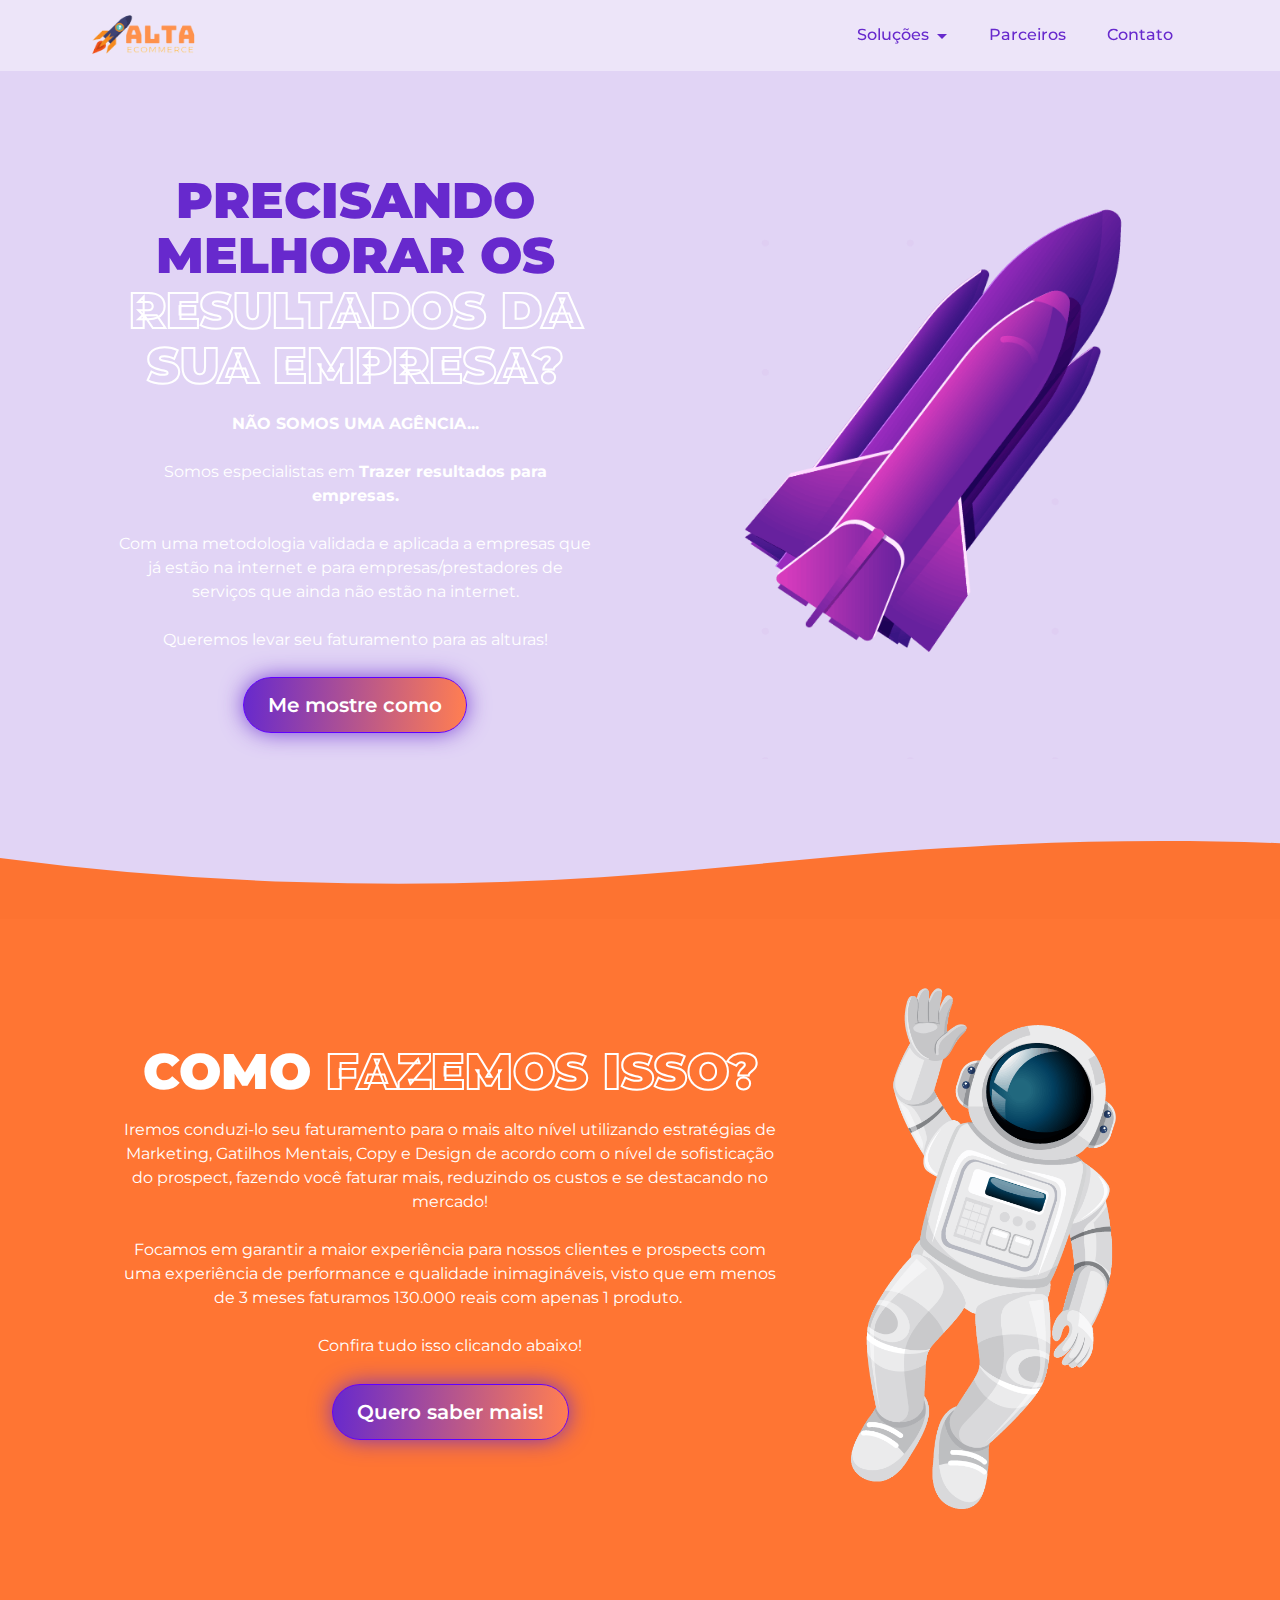
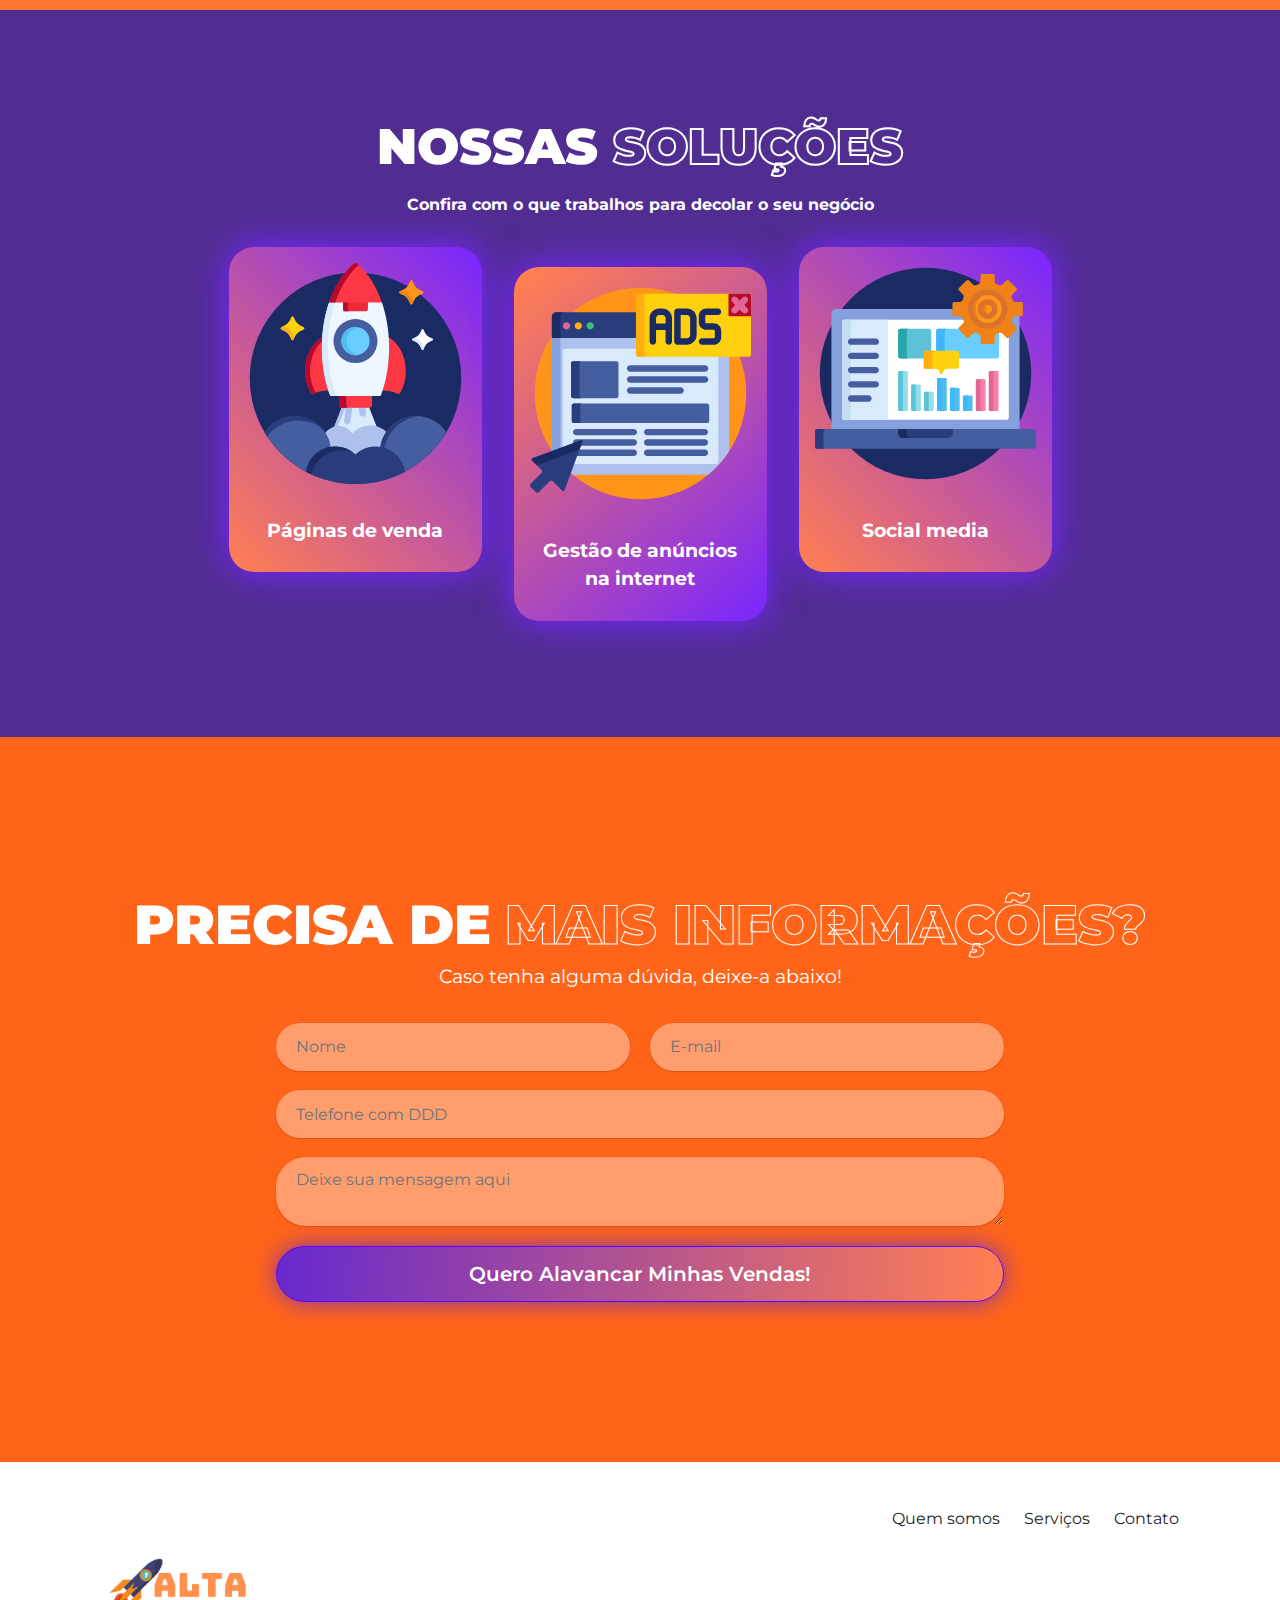
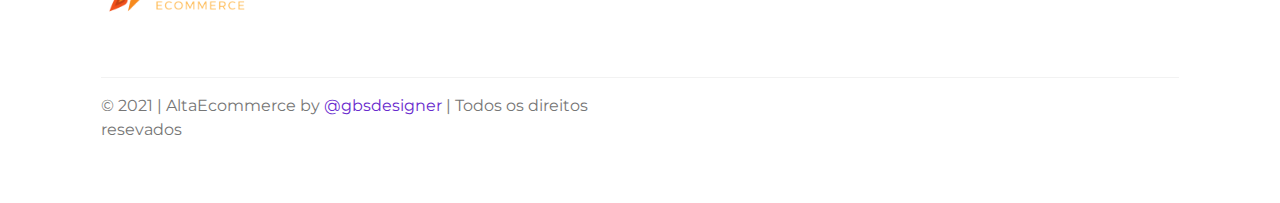
==== commit ab64efac: "Update index.html" ====
--- a/index.html
+++ b/index.html
@@ -733,7 +733,7 @@
                         </div>
                     </div>
                 </div>
-
+            </a>
             </div>
         </div>
     </section>
@@ -746,7 +746,7 @@
             <div class="mbr-section-head">
                 <h3 class="mbr-section-title mbr-fonts-style align-center mb-0 display-2"><strong><span
                             class="letrascertas">PRECISA DE</span>&nbsp;<span class="letrasperson">MAIS
-                            INFORMAÇÕES</span></strong></h3>
+                            INFORMAÇÕES?</span></strong></h3>
                 <h4 class="mbr-section-subtitle mbr-fonts-style align-center mb-0 mt-2 display-7">Caso tenha alguma
                     dúvida, deixe-a abaixo!</h4>
             </div>
--- a/assets/mobirise/css/mbr-additional.css
+++ b/assets/mobirise/css/mbr-additional.css
@@ -696,6 +696,9 @@
   background-repeat: no-repeat !important;
 }
 @media (max-width: 900px) {
+  .cid-soFoyD5nVg {
+    padding-bottom: 0rem !important;
+  }
   .cid-soFoyD5nVg .letrasperson {
     font-size: 43px !important;
   }
--- a/assets/mobirise/css/mbr-additional.css
+++ b/assets/mobirise/css/mbr-additional.css
@@ -696,6 +696,9 @@
   background-repeat: no-repeat !important;
 }
 @media (max-width: 900px) {
+  .cid-soFoyD5nVg {
+    padding-bottom: 0rem !important;
+  }
   .cid-soFoyD5nVg .letrasperson {
     font-size: 43px !important;
   }
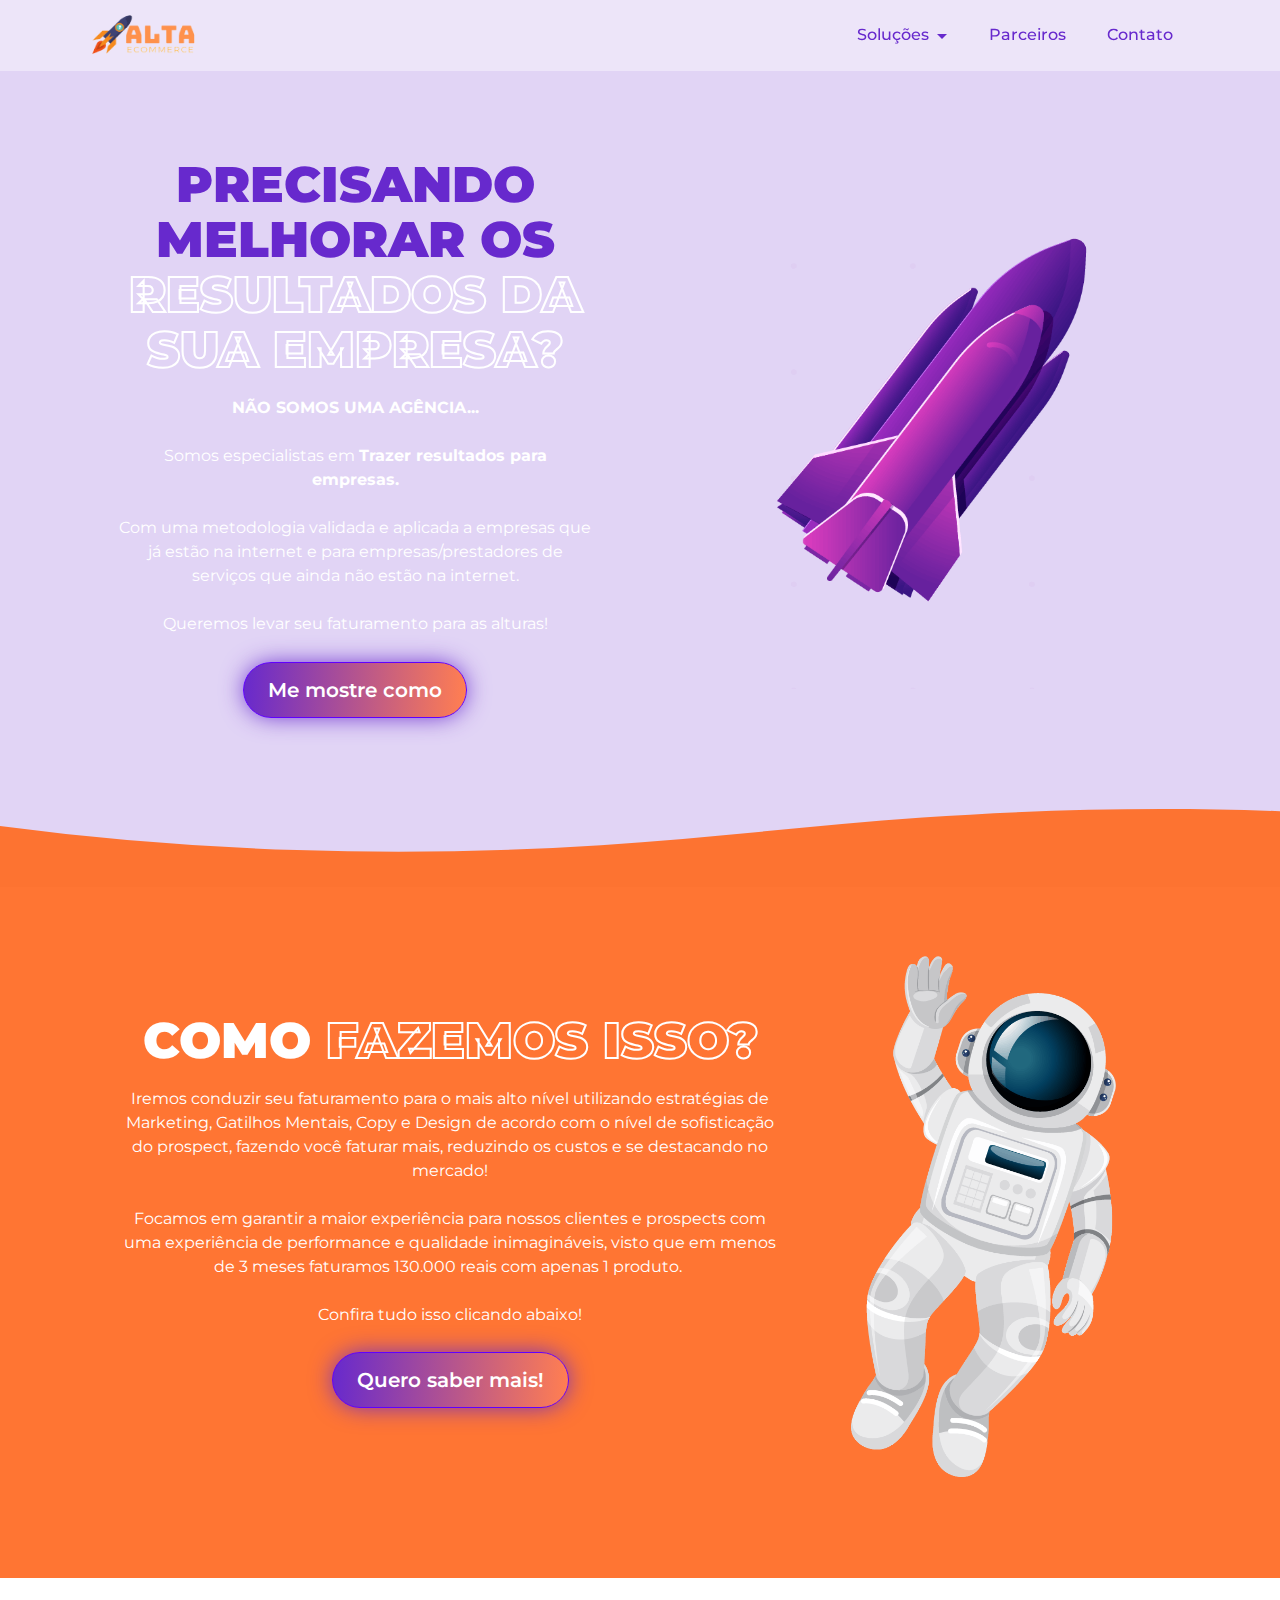
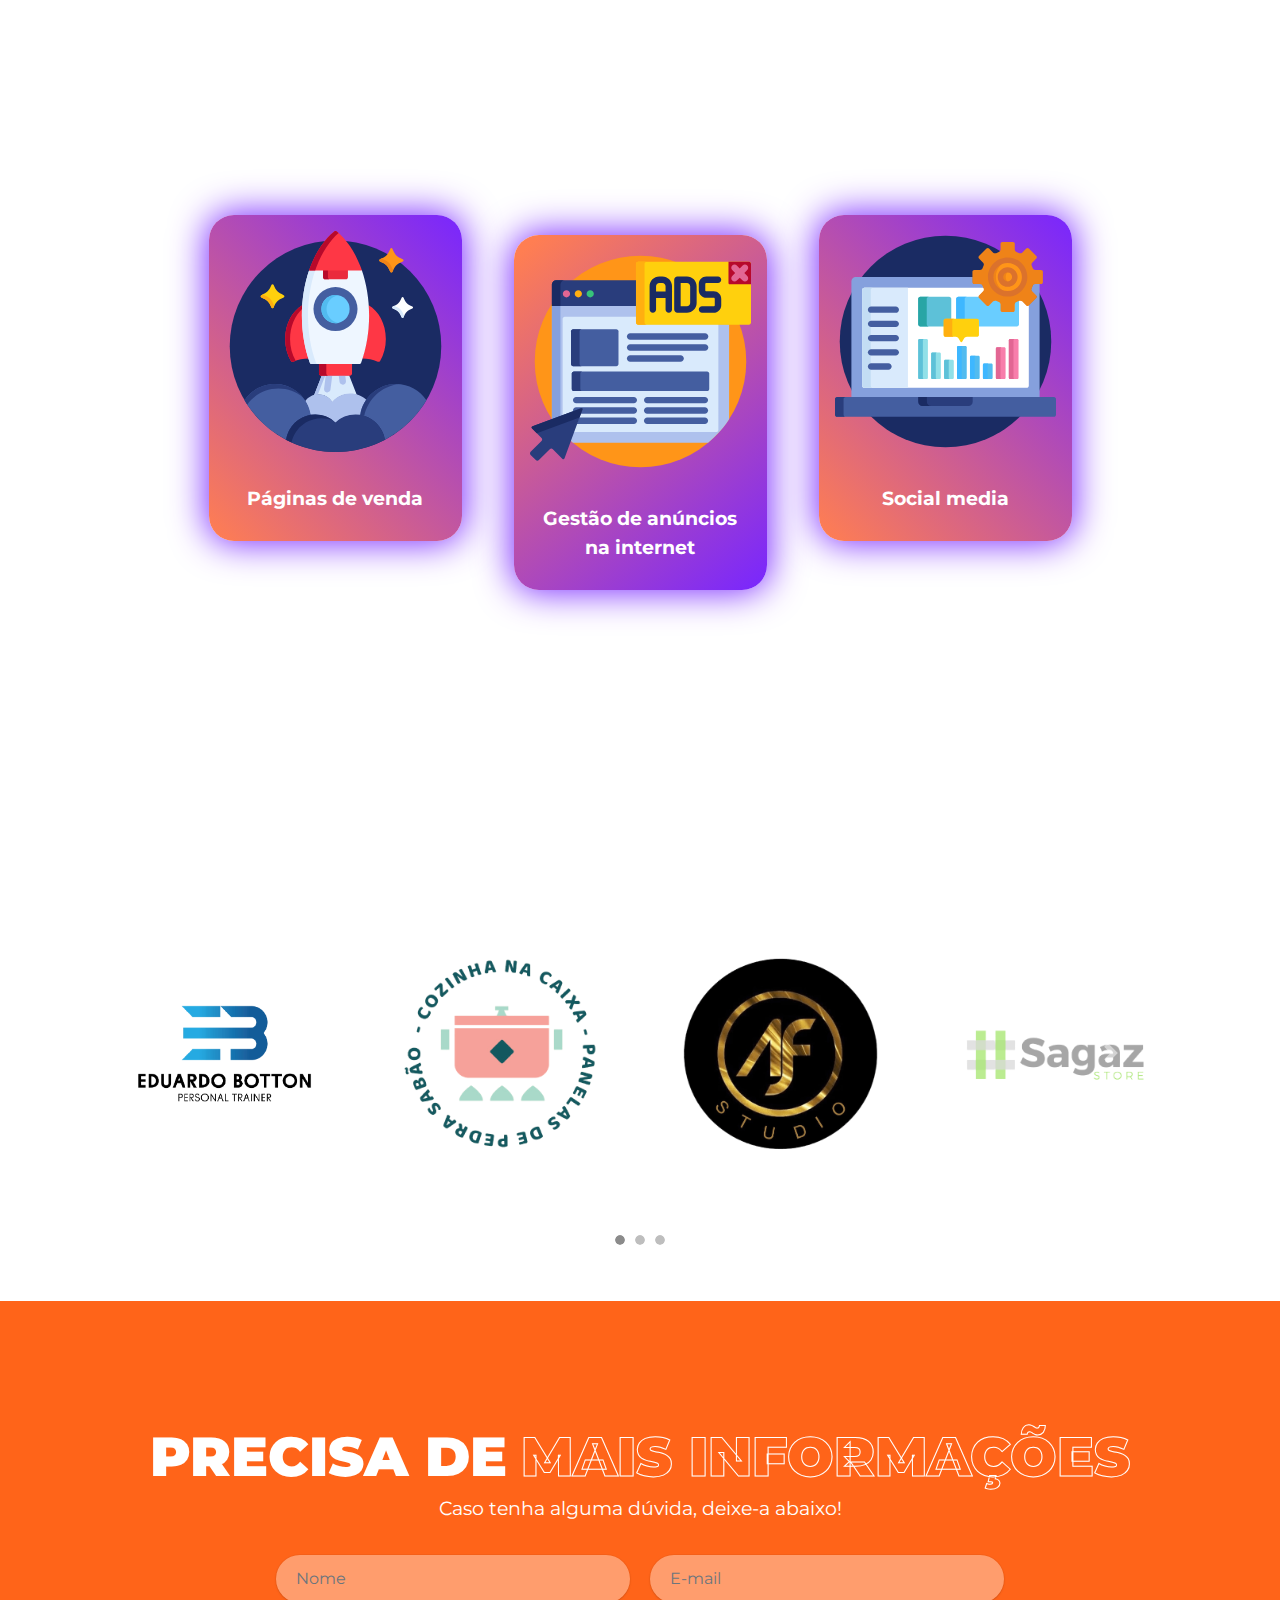
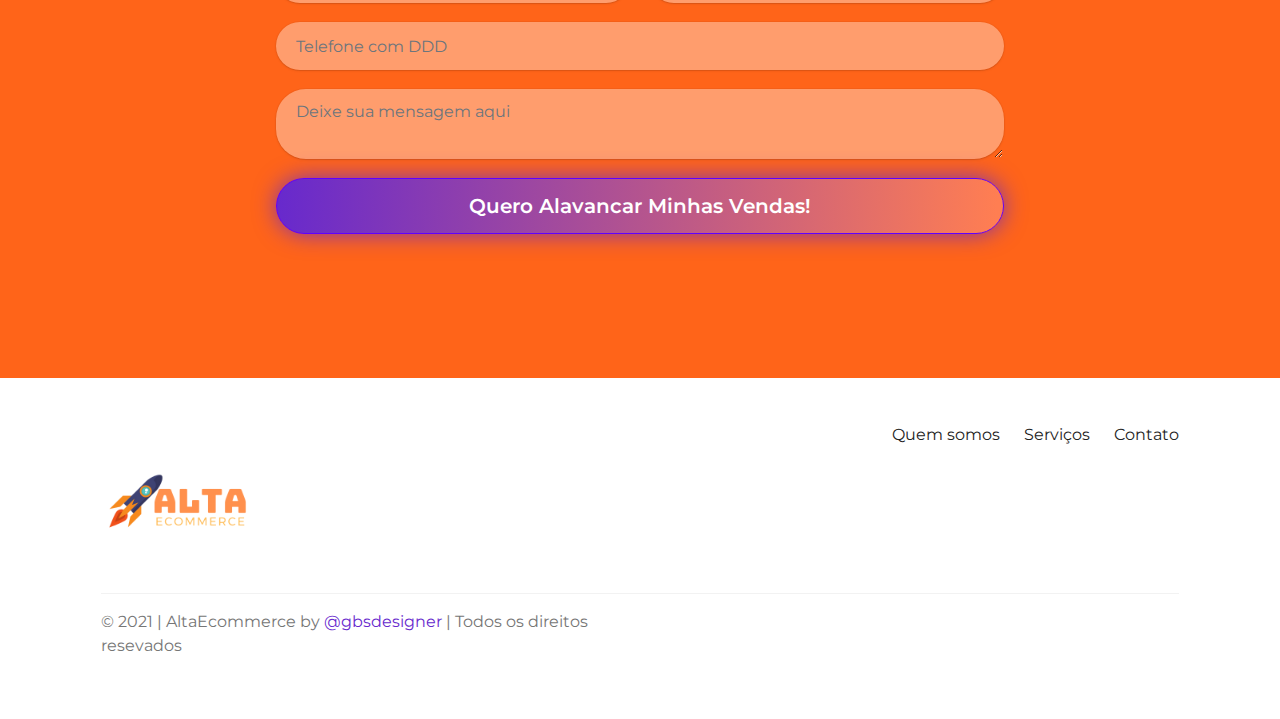
==== commit fd0d49b6: "add" ====
--- a/index.html
+++ b/index.html
@@ -2,35 +2,40 @@
 <html>
 <!-- Cópia é atitude de amador sabia? Nossas páginas possuem scripts maliciosos contra plágio -->
 <!-- Quer ter uma página desenvolvida com total segurança, alto desempenho e conversão? Contate o desenvolvedor dessa página -> https://gustavobragaia.github.io/portfolio -->
+
 <head>
     <meta charset="UTF-8">
     <meta http-equiv="X-UA-Compatible" content="IE=edge">
     <meta name="generator" content="Mobirise v5.2.0, mobirise.com">
     <meta name="viewport" content="width=device-width, initial-scale=1, minimum-scale=1">
     <link rel="shortcut icon" href="assets/images/icone-sem-fundo-1080.webp" type="image/x-icon">
-    <meta name="description" content="Decole suas vendas com a agência que faturou R$ 300.000 com apenas 1 produto, confira→">
-	<meta name="author" content="Gbs Designer">
-	<meta name="keywords" content="key1,key2,key3">
-	<link rel="alternate" href="" hreflang="pt-br">
-	<meta name="robots" content="index, follow">
-	<meta name="viewport" content="width=device-width, initial-scale=1, maximum-scale=1">
-	<meta property="og:url" content="https://richardlp1.github.io/altaecommerce/">
-	<meta property="og:title" content="Alta Ecommerce | Decole seu negócio">
-	<meta property="og:image" content="assets/images/icone-sem-fundo-1080.webp">
-	<meta property="og:description" content="Decole suas vendas com a agência que faturou R$ 300.000 com apenas 1 produto, confira→">
-	<meta name="theme-color" content="#fe2813">
-	<meta property="business:contact_data:country_name" content="Brasil">
-	<meta property="business:contact_data:website" content="https://richardlp1.github.io/altaecommerce/">
-	<meta name="twitter:card" content="summary">
-	<meta name="twitter:description" content="Decole suas vendas com a agência que faturou R$ 300.000 com apenas 1 produto, confira→">
-	<meta name="twitter:title" content="Alta Ecommerce | Decole seu negócio">
-	<meta name="twitter:image" content="assets/images/icone-sem-fundo-1080.webp">
-	<meta name="geo.region" content="BR">
-	<meta name="description" content="Decole suas vendas com a agência que faturou R$ 300.000 com apenas 1 produto, confira→">
-	<link rel="canonical" href="https://richardlp1.github.io/altaecommerce/">
-	<meta property="og:type" content="website">
-	<meta property="og:locale" content="pt_BR">
-	<meta name="format-detection" content="telephone=no"> <!-- SEO -->
+    <meta name="description"
+        content="Decole suas vendas com a agência que faturou R$ 300.000 com apenas 1 produto, confira→">
+    <meta name="author" content="Gbs Designer">
+    <meta name="keywords" content="key1,key2,key3">
+    <link rel="alternate" href="" hreflang="pt-br">
+    <meta name="robots" content="index, follow">
+    <meta name="viewport" content="width=device-width, initial-scale=1, maximum-scale=1">
+    <meta property="og:url" content="https://richardlp1.github.io/altaecommerce/">
+    <meta property="og:title" content="Alta Ecommerce | Decole seu negócio">
+    <meta property="og:image" content="assets/images/icone-sem-fundo-1080.webp">
+    <meta property="og:description"
+        content="Decole suas vendas com a agência que faturou R$ 300.000 com apenas 1 produto, confira→">
+    <meta name="theme-color" content="#fe2813">
+    <meta property="business:contact_data:country_name" content="Brasil">
+    <meta property="business:contact_data:website" content="https://richardlp1.github.io/altaecommerce/">
+    <meta name="twitter:card" content="summary">
+    <meta name="twitter:description"
+        content="Decole suas vendas com a agência que faturou R$ 300.000 com apenas 1 produto, confira→">
+    <meta name="twitter:title" content="Alta Ecommerce | Decole seu negócio">
+    <meta name="twitter:image" content="assets/images/icone-sem-fundo-1080.webp">
+    <meta name="geo.region" content="BR">
+    <meta name="description"
+        content="Decole suas vendas com a agência que faturou R$ 300.000 com apenas 1 produto, confira→">
+    <link rel="canonical" href="https://richardlp1.github.io/altaecommerce/">
+    <meta property="og:type" content="website">
+    <meta property="og:locale" content="pt_BR">
+    <meta name="format-detection" content="telephone=no"> <!-- SEO -->
 
 
     <title>Alta Ecommerce | Decole seu negócio</title>
@@ -48,31 +53,68 @@
     <link rel="preload" as="style" href="assets/mobirise/css/mbr-additional.css">
     <link rel="stylesheet" href="assets/mobirise/css/mbr-additional.css" type="text/css">
 
+    <!-- Global site tag (gtag.js) - Google Analytics -->
+    <script async src="https://www.googletagmanager.com/gtag/js?id=UA-173498270-1"></script>
+    <script>
+        window.dataLayer = window.dataLayer || [];
+
+        function gtag() {
+            dataLayer.push(arguments);
+        }
+        gtag('js', new Date());
+
+        gtag('config', 'UA-173498270-1');
+    </script>
+    <!-- Facebook Pixel Code -->
+    <script>
+        ! function (f, b, e, v, n, t, s) {
+            if (f.fbq) return;
+            n = f.fbq = function () {
+                n.callMethod ?
+                    n.callMethod.apply(n, arguments) : n.queue.push(arguments)
+            };
+            if (!f._fbq) f._fbq = n;
+            n.push = n;
+            n.loaded = !0;
+            n.version = '2.0';
+            n.queue = [];
+            t = b.createElement(e);
+            t.async = !0;
+            t.src = v;
+            s = b.getElementsByTagName(e)[0];
+            s.parentNode.insertBefore(t, s)
+        }(window, document, 'script',
+            'https://connect.facebook.net/en_US/fbevents.js');
+        fbq('init', '2768204580127886');
+        fbq('track', 'PageView');
+    </script>
+    <noscript><img height="1" width="1" style="display:none"
+            src="https://www.facebook.com/tr?id=2768204580127886&ev=PageView&noscript=1" /></noscript>
+    <!-- End Facebook Pixel Code -->
     <style>
         /* width */
         ::-webkit-scrollbar {
             width: 15px;
         }
-    
+
         /* Track */
         ::-webkit-scrollbar-track {
             background: #f1f1f1;
             border-radius: 10px;
         }
-    
+
         /* Handle */
         ::-webkit-scrollbar-thumb {
             background: linear-gradient(46deg, rgba(255, 126, 82, 1) 1%, #7826ff 100%) !important;
             border-radius: 5px;
             box-shadow: 0px 4px 5px 0px #7826ff;
         }
-    
+
         /* Handle on hover */
         ::-webkit-scrollbar-thumb:hover {
             background: linear-gradient(46deg, rgba(255, 126, 82, 1) 1%, #7826ff 100%) !important;
         }
     </style>
-
 
 </head>
 
@@ -107,8 +149,8 @@
                         <li class="nav-item dropdown"><a class="nav-link link dropdown-toggle text-primary display-4"
                                 href="#" data-toggle="dropdown-submenu" aria-expanded="false">Soluções</a>
                             <div class="dropdown-menu"><a class="dropdown-item text-primary display-4"
-                                    href="#https://mobiri.se">Gestão de tráfego</a><a
-                                    class="dropdown-item text-primary display-4" href="#https://mobiri.se">Páginas de
+                                    href="#features2-f">Gestão de tráfego</a><a
+                                    class="dropdown-item text-primary display-4" href="#features2-f">Páginas de
                                     venda</a><a class="dropdown-item text-primary display-4" href="#features2-f">Social
                                     media</a></div>
                         </li>
@@ -188,7 +230,7 @@
                         <h1 class="mbr-section-title mbr-fonts-style mb-3 display-5"><strong><span
                                     class="letrascertas">como</span><span class="letrasperson"> fazemos
                                     isso?</span></strong></h1>
-                        <p class="mbr-text mbr-fonts-style display-4">Iremos conduzi-lo seu faturamento para o mais alto
+                        <p class="mbr-text mbr-fonts-style display-4">Iremos conduzir seu faturamento para o mais alto
                             nível utilizando estratégias de Marketing, Gatilhos Mentais, Copy e Design de acordo com o
                             nível de sofisticação do prospect, fazendo você faturar mais, reduzindo os custos e se
                             destacando no mercado!
@@ -197,7 +239,8 @@
                             faturamos 130.000 reais com apenas 1 produto.&nbsp;<br>
                             <br>Confira tudo isso clicando abaixo!</p>
                         <div class="mbr-section-btn mt-3"><a class="botaomain btn btn-secondary display-7"
-                                href="#form5-6">Quero saber mais!</a></div>
+                                href="https://api.whatsapp.com/send?phone=5516981711777&text=Ol%C3%A1%20Alta,%20estou%20decidido%20e%20quero%20alavancar%20minhas%20convers%C3%B5es!">Quero
+                                saber mais!</a></div>
                     </div>
                 </div>
                 <div class="col-12 col-md-4 image-wrapper">
@@ -207,7 +250,7 @@
             </div>
         </div>
     </section>
-    <script class="cid-soFot0dyNH" id="header11-1" data-rv-view="1523">
+    <script class="cid-soFot0dyNH" id="header11-1" data-rv-view="2597">
         document.onload = (e) => {
 
             var objs = document.querySelectorAll('[pedroscroll]');
@@ -249,8 +292,7 @@
 
 
 
-        <div class="mbr-overlay" style="opacity: 0.9; background-color: rgb(62, 22, 133);">
-        </div>
+
 
         <div class="container">
             <h1 class="mbr-section-title mbr-fonts-style mb-3 display-5"><strong><span
@@ -261,308 +303,307 @@
             <div class="row justify-content-center">
                 <div class="col-12 col-md-6 col-lg-3">
                     <a href="https://richardlp1.github.io/altaecommerce/paginas-de-venda.html">
-                    <div class="card-wrapper zoom">
-                        <div class="card-box align-center ">
-                            <span class="mbr-iconfont">
-                                <!-- Generator: Adobe Illustrator 19.0.0, SVG Export Plug-In . SVG Version: 6.00 Build 0)  -->
-                                <svg version="1.1" id="Capa_1" xmlns="http://www.w3.org/2000/svg"
-                                    xmlns:xlink="http://www.w3.org/1999/xlink" x="0px" y="0px" viewBox="0 0 512 512"
-                                    style="enable-background:new 0 0 512 512;" xml:space="preserve">
-                                    <circle style="fill:#1A2B63;" cx="256" cy="267" r="245"></circle>
-                                    <path style="fill:#D9EAFC;"
-                                        d="M216.796,378.925c12.65,0,24.304,6.362,31.175,17.02c0.169,0.263,0.453,0.432,0.765,0.455
+                        <div class="card-wrapper zoom">
+                            <div class="card-box align-center ">
+                                <span class="mbr-iconfont">
+                                    <!-- Generator: Adobe Illustrator 19.0.0, SVG Export Plug-In . SVG Version: 6.00 Build 0)  -->
+                                    <svg version="1.1" id="Capa_1" xmlns="http://www.w3.org/2000/svg"
+                                        xmlns:xlink="http://www.w3.org/1999/xlink" x="0px" y="0px" viewBox="0 0 512 512"
+                                        style="enable-background:new 0 0 512 512;" xml:space="preserve">
+                                        <circle style="fill:#1A2B63;" cx="256" cy="267" r="245"></circle>
+                                        <path style="fill:#D9EAFC;"
+                                            d="M216.796,378.925c12.65,0,24.304,6.362,31.175,17.02c0.169,0.263,0.453,0.432,0.765,0.455
 	c0.025,0.002,0.051,0.003,0.076,0.003c0.286,0,0.559-0.122,0.749-0.338c10.3-11.651,25.108-18.333,40.627-18.333
 	c5.288,0,10.396,0.774,15.231,2.193l-17.846-45.745h-63.146l-18.041,46.244C209.691,379.454,213.182,378.925,216.796,378.925z"></path>
-                                    <g>
-                                        <path style="fill:#AEC1ED;"
-                                            d="M232.659,334.179h-8.232l-18.041,46.244c2.808-0.823,5.756-1.306,8.794-1.44L232.659,334.179z">
-                                        </path>
-                                        <path style="fill:#AEC1ED;" d="M197.586,426.192c0.04,0.264,0.183,0.501,0.398,0.659c0.172,0.127,0.38,0.194,0.591,0.194
+                                        <g>
+                                            <path style="fill:#AEC1ED;"
+                                                d="M232.659,334.179h-8.232l-18.041,46.244c2.808-0.823,5.756-1.306,8.794-1.44L232.659,334.179z">
+                                            </path>
+                                            <path style="fill:#AEC1ED;" d="M197.586,426.192c0.04,0.264,0.183,0.501,0.398,0.659c0.172,0.127,0.38,0.194,0.591,0.194
 		c0.052,0,0.105-0.004,0.157-0.012c3.57-0.568,7.155-0.856,10.655-0.856c17.099,0,33.41,6.425,45.931,18.091
 		c0.192,0.179,0.437,0.268,0.682,0.268c0.245,0,0.49-0.089,0.682-0.268c12.52-11.666,28.832-18.091,45.931-18.091
 		c3.499,0,7.085,0.288,10.655,0.856c0.053,0.008,0.105,0.012,0.157,0.012c0.211,0,0.419-0.067,0.591-0.194
 		c0.215-0.158,0.358-0.395,0.398-0.659c1.848-12.438,6.529-24.218,13.552-34.499c-9.878-9.272-23.159-14.962-37.778-14.962
 		c-16.477,0-31.259,7.226-41.376,18.671c-6.776-10.511-18.578-17.478-32.015-17.478c-12.889,0-24.273,6.411-31.162,16.212
 		C191.765,403.825,195.883,414.727,197.586,426.192z"></path>
-                                    </g>
-                                    <path style="fill:#445EA0;" d="M198.576,426.045c-6.018-40.51-40.935-71.591-83.119-71.591c-29.285,0-55.061,14.984-70.105,37.697
+                                        </g>
+                                        <path style="fill:#445EA0;" d="M198.576,426.045c-6.018-40.51-40.935-71.591-83.119-71.591c-29.285,0-55.061,14.984-70.105,37.697
 	c23.034,38.687,56.425,70.475,96.344,91.571C145.965,454.156,169.144,430.721,198.576,426.045z"></path>
-                                    <path style="fill:#293D7C;"
-                                        d="M123.849,364.787c21.432,0,41.078,7.602,56.425,20.237c-15.413-18.665-38.719-30.57-64.817-30.57
+                                        <path style="fill:#293D7C;"
+                                            d="M123.849,364.787c21.432,0,41.078,7.602,56.425,20.237c-15.413-18.665-38.719-30.57-64.817-30.57
 	c-29.285,0-55.061,14.984-70.105,37.697c1.987,3.337,4.057,6.62,6.196,9.852C67.667,379.477,94.036,364.787,123.849,364.787z"></path>
-                                    <path style="fill:#445EA0;" d="M396.543,354.454c-42.184,0-77.101,31.082-83.119,71.591c29.432,4.676,52.611,28.111,56.88,57.677
+                                        <path style="fill:#445EA0;" d="M396.543,354.454c-42.184,0-77.101,31.082-83.119,71.591c29.432,4.676,52.611,28.111,56.88,57.677
 	c39.918-21.096,73.31-52.885,96.344-91.571C451.604,369.438,425.828,354.454,396.543,354.454z"></path>
-                                    <g>
-                                        <path style="fill:#293D7C;" d="M401.627,354.61c-1.682-0.1-3.376-0.156-5.084-0.156c-42.184,0-77.101,31.082-83.119,71.591
+                                        <g>
+                                            <path style="fill:#293D7C;" d="M401.627,354.61c-1.682-0.1-3.376-0.156-5.084-0.156c-42.184,0-77.101,31.082-83.119,71.591
 		c3.136,0.498,6.196,1.222,9.174,2.131C330.96,389.897,362.404,360.256,401.627,354.61z"></path>
-                                        <path style="fill:#293D7C;" d="M302.612,425.177c-18.016,0-34.395,6.976-46.612,18.359c-12.217-11.384-28.596-18.359-46.612-18.359
+                                            <path style="fill:#293D7C;" d="M302.612,425.177c-18.016,0-34.395,6.976-46.612,18.359c-12.217-11.384-28.596-18.359-46.612-18.359
 		c-34.435,0-62.92,25.446-67.695,58.558C175.821,501.772,214.713,512,256,512s80.179-10.228,114.307-28.265
 		C365.532,450.623,337.047,425.177,302.612,425.177z"></path>
-                                    </g>
-                                    <path style="fill:#1A2B63;"
-                                        d="M223.686,433.681c9.435,0,18.439,1.835,26.68,5.162c-11.423-8.569-25.6-13.666-40.979-13.666
+                                        </g>
+                                        <path style="fill:#1A2B63;"
+                                            d="M223.686,433.681c9.435,0,18.439,1.835,26.68,5.162c-11.423-8.569-25.6-13.666-40.979-13.666
 	c-34.435,0-62.92,25.446-67.695,58.558c4.023,2.126,8.114,4.14,12.265,6.044C160.964,457.704,189.508,433.681,223.686,433.681z"></path>
-                                    <g>
-                                        <path style="fill:#AEC1ED;" d="M278.528,334.179h-15.119l1.929,15.261c0.519,4.11,4.277,7.017,8.381,6.5
+                                        <g>
+                                            <path style="fill:#AEC1ED;" d="M278.528,334.179h-15.119l1.929,15.261c0.519,4.11,4.277,7.017,8.381,6.5
 		c4.109-0.52,7.02-4.272,6.5-8.381L278.528,334.179z"></path>
-                                        <path style="fill:#AEC1ED;" d="M233.472,334.179l-3.966,31.38c-0.519,4.109,2.391,7.862,6.501,8.381
+                                            <path style="fill:#AEC1ED;" d="M233.472,334.179l-3.966,31.38c-0.519,4.109,2.391,7.862,6.501,8.381
 		c0.319,0.04,0.636,0.06,0.95,0.06c3.723-0.001,6.953-2.771,7.432-6.561l4.204-33.261h-15.121V334.179z"></path>
-                                    </g>
-                                    <path style="fill:#FE3745;" d="M179.108,195.717c0-8.155,0.306-16.288,0.878-24.362c-24.06,13.549-40.636,43.733-40.636,78.678
+                                        </g>
+                                        <path style="fill:#FE3745;" d="M179.108,195.717c0-8.155,0.306-16.288,0.878-24.362c-24.06,13.549-40.636,43.733-40.636,78.678
 	c0,18.456,4.589,36.057,13.27,50.9c0.815,1.394,2.29,2.191,3.822,2.191c0.56,0,1.127-0.106,1.672-0.329
 	c11.409-4.664,23.601-7.06,36.244-7.16C184.375,264.907,179.108,230.591,179.108,195.717z"></path>
-                                    <path style="fill:#B7092B;" d="M150.689,250.033c0-28.863,11.315-54.467,28.808-70.143c0.134-2.851,0.289-5.697,0.49-8.535
+                                        <path style="fill:#B7092B;" d="M150.689,250.033c0-28.863,11.315-54.467,28.808-70.143c0.134-2.851,0.289-5.697,0.49-8.535
 	c-24.06,13.549-40.636,43.733-40.636,78.678c0,18.456,4.589,36.057,13.27,50.9c0.815,1.394,2.29,2.191,3.822,2.191
 	c0.56,0,1.127-0.106,1.672-0.329c1.88-0.769,3.79-1.453,5.711-2.098C155.233,285.903,150.689,268.392,150.689,250.033z">
-                                    </path>
-                                    <g>
-                                        <path style="fill:#FE3745;" d="M332.013,171.355c0.572,8.075,0.878,16.208,0.878,24.362c0,34.873-5.267,69.189-15.251,99.918
+                                        </path>
+                                        <g>
+                                            <path style="fill:#FE3745;" d="M332.013,171.355c0.572,8.075,0.878,16.208,0.878,24.362c0,34.873-5.267,69.189-15.251,99.918
 		c12.644,0.1,24.835,2.496,36.244,7.16c0.545,0.223,1.113,0.329,1.672,0.329c1.533,0,3.007-0.798,3.822-2.191
 		c8.682-14.843,13.27-32.444,13.27-50.9C372.649,215.088,356.073,184.904,332.013,171.355z"></path>
-                                        <path style="fill:#FE3745;"
-                                            d="M217.708,307.125v23.054c0,2.75,2.25,5,5,5h66.583c2.75,0,5-2.25,5-5v-23.054H217.708z">
-                                        </path>
-                                    </g>
-                                    <path style="fill:#B7092B;" d="M234.715,330.179v-23.054h-17.007v23.054c0,2.75,2.25,5,5,5h17.007
+                                            <path style="fill:#FE3745;"
+                                                d="M217.708,307.125v23.054c0,2.75,2.25,5,5,5h66.583c2.75,0,5-2.25,5-5v-23.054H217.708z">
+                                            </path>
+                                        </g>
+                                        <path style="fill:#B7092B;" d="M234.715,330.179v-23.054h-17.007v23.054c0,2.75,2.25,5,5,5h17.007
 	C236.965,335.179,234.715,332.929,234.715,330.179z"></path>
-                                    <path style="fill:#EEF6FF;" d="M316.854,90.318H195.145c-11.154,32.153-17.037,68.343-17.037,105.399
+                                        <path style="fill:#EEF6FF;" d="M316.854,90.318H195.145c-11.154,32.153-17.037,68.343-17.037,105.399
 	c0,38.522,6.389,76.387,18.475,109.5c0.638,1.746,2.298,2.908,4.157,2.908h110.519c1.859,0,3.52-1.162,4.157-2.908
 	c12.086-33.113,18.475-70.978,18.475-109.5C333.892,158.661,328.009,122.472,316.854,90.318z"></path>
-                                    <path style="fill:#D9EAFC;" d="M210.756,305.217c-12.087-33.113-18.475-70.978-18.475-109.5c0-37.056,5.883-73.246,17.037-105.399
+                                        <path style="fill:#D9EAFC;" d="M210.756,305.217c-12.087-33.113-18.475-70.978-18.475-109.5c0-37.056,5.883-73.246,17.037-105.399
 	h-14.172c-11.154,32.153-17.037,68.343-17.037,105.399c0,38.522,6.389,76.387,18.475,109.5c0.638,1.746,2.298,2.908,4.157,2.908
 	h14.172C213.054,308.125,211.394,306.963,210.756,305.217z"></path>
-                                    <path style="fill:#EA2A3D;"
-                                        d="M227.179,90.318v16.594c0,2.75,2.25,5,5,5h47.642c2.75,0,5-2.25,5-5V90.318H227.179z">
-                                    </path>
-                                    <path style="fill:#B7092B;" d="M238.517,106.912V90.318h-11.338v16.594c0,2.75,2.25,5,5,5h11.338
+                                        <path style="fill:#EA2A3D;"
+                                            d="M227.179,90.318v16.594c0,2.75,2.25,5,5,5h47.642c2.75,0,5-2.25,5-5V90.318H227.179z">
+                                        </path>
+                                        <path style="fill:#B7092B;" d="M238.517,106.912V90.318h-11.338v16.594c0,2.75,2.25,5,5,5h11.338
 	C240.767,111.912,238.517,109.662,238.517,106.912z"></path>
-                                    <path style="fill:#FE3745;" d="M256,0c-0.987,0-1.973,0.329-2.785,0.986c-22.338,18.089-41.154,45.529-54.411,79.354
+                                        <path style="fill:#FE3745;" d="M256,0c-0.987,0-1.973,0.329-2.785,0.986c-22.338,18.089-41.154,45.529-54.411,79.354
 	c-1.41,3.599-2.735,7.269-4.006,10.978h122.403c-1.271-3.709-2.596-7.379-4.006-10.978c-13.257-33.825-32.072-61.265-54.411-79.354
 	C257.973,0.329,256.987,0,256,0z"></path>
-                                    <path style="fill:#B7092B;" d="M263.086,4.628c-1.419-1.251-2.852-2.468-4.301-3.642C257.973,0.329,256.987,0,256,0
+                                        <path style="fill:#B7092B;" d="M263.086,4.628c-1.419-1.251-2.852-2.468-4.301-3.642C257.973,0.329,256.987,0,256,0
 	s-1.973,0.329-2.785,0.986c-22.338,18.089-41.154,45.529-54.411,79.354c-1.41,3.599-2.735,7.269-4.006,10.978h14.172
 	c1.271-3.709,2.596-7.379,4.006-10.978C225.374,48.709,242.632,22.667,263.086,4.628z"></path>
-                                    <circle style="fill:#445EA0;" cx="256" cy="180.93" r="51.02"></circle>
-                                    <circle style="fill:#69CDFF;" cx="256" cy="180.93" r="32.731"></circle>
-                                    <path style="fill:#52BBEF;" d="M235.268,180.932c0,16.027,11.521,29.355,26.732,32.174c-1.946,0.36-3.949,0.558-6,0.558
+                                        <circle style="fill:#445EA0;" cx="256" cy="180.93" r="51.02"></circle>
+                                        <circle style="fill:#69CDFF;" cx="256" cy="180.93" r="32.731"></circle>
+                                        <path style="fill:#52BBEF;" d="M235.268,180.932c0,16.027,11.521,29.355,26.732,32.174c-1.946,0.36-3.949,0.558-6,0.558
 	c-18.078,0-32.731-14.655-32.731-32.732s14.654-32.731,32.731-32.731c2.05,0,4.054,0.198,6,0.558
 	C246.789,151.578,235.268,164.905,235.268,180.932z"></path>
-                                    <path style="fill:#FFD00D;" d="M110.136,178.737c-1.147,0-2.181-0.691-2.62-1.751c-5.583-13.479-9.699-17.594-23.178-23.177
+                                        <path style="fill:#FFD00D;" d="M110.136,178.737c-1.147,0-2.181-0.691-2.62-1.751c-5.583-13.479-9.699-17.594-23.178-23.177
 	c-1.06-0.439-1.75-1.473-1.75-2.62c0-1.147,0.691-2.181,1.75-2.62c13.48-5.585,17.595-9.701,23.178-23.179
 	c0.439-1.06,1.473-1.751,2.62-1.751s2.181,0.691,2.62,1.751c5.584,13.478,9.7,17.594,23.179,23.179
 	c1.06,0.439,1.751,1.473,1.751,2.62c0,1.147-0.691,2.182-1.751,2.62c-13.479,5.582-17.595,9.698-23.179,23.177
 	C112.317,178.046,111.283,178.737,110.136,178.737L110.136,178.737z"></path>
-                                    <path style="fill:#FFAF10;" d="M113.185,171.317c-5.583-13.479-9.699-17.594-23.178-23.177c-0.666-0.275-1.185-0.787-1.48-1.413
+                                        <path style="fill:#FFAF10;" d="M113.185,171.317c-5.583-13.479-9.699-17.594-23.178-23.177c-0.666-0.275-1.185-0.787-1.48-1.413
 	c-1.294,0.606-2.674,1.214-4.189,1.842c-1.06,0.439-1.75,1.473-1.75,2.62c0,1.147,0.691,2.182,1.75,2.62
 	c13.479,5.583,17.595,9.698,23.178,23.177c0.439,1.06,1.473,1.751,2.62,1.751s2.181-0.691,2.62-1.751
 	c0.627-1.515,1.236-2.895,1.841-4.188C113.972,172.503,113.461,171.983,113.185,171.317z"></path>
-                                    <path style="fill:#FFFFFF;" d="M411.469,201.404c-1.008,0-1.917-0.607-2.303-1.539c-4.907-11.848-8.525-15.465-20.373-20.372
+                                        <path style="fill:#FFFFFF;" d="M411.469,201.404c-1.008,0-1.917-0.607-2.303-1.539c-4.907-11.848-8.525-15.465-20.373-20.372
 	c-0.931-0.385-1.539-1.295-1.539-2.303c0-1.009,0.607-1.917,1.539-2.303c11.849-4.909,15.466-8.527,20.373-20.374
 	c0.386-0.932,1.295-1.539,2.303-1.539s1.917,0.607,2.303,1.539c4.908,11.848,8.526,15.465,20.375,20.374
 	c0.931,0.386,1.538,1.294,1.538,2.303c0,1.008-0.607,1.917-1.539,2.303c-11.848,4.907-15.466,8.524-20.374,20.372
 	C413.387,200.796,412.478,201.404,411.469,201.404L411.469,201.404z"></path>
-                                    <path style="fill:#D9EAFC;" d="M414.149,194.882c-4.908-11.848-8.525-15.465-20.374-20.373c-0.585-0.242-1.042-0.691-1.301-1.242
+                                        <path style="fill:#D9EAFC;" d="M414.149,194.882c-4.908-11.848-8.525-15.465-20.374-20.373c-0.585-0.242-1.042-0.691-1.301-1.242
 	c-1.137,0.532-2.351,1.067-3.682,1.619c-0.931,0.386-1.539,1.294-1.539,2.303c0,1.008,0.607,1.917,1.539,2.303
 	c11.849,4.907,15.466,8.524,20.373,20.372c0.386,0.932,1.295,1.539,2.303,1.539s1.917-0.607,2.303-1.539
 	c0.551-1.331,1.086-2.545,1.619-3.682C414.841,195.924,414.392,195.467,414.149,194.882z"></path>
-                                    <path style="fill:#FF9518;" d="M385.469,96.071c-1.175,0-2.234-0.708-2.684-1.793c-5.718-13.806-9.933-18.021-23.739-23.738
+                                        <path style="fill:#FF9518;" d="M385.469,96.071c-1.175,0-2.234-0.708-2.684-1.793c-5.718-13.806-9.933-18.021-23.739-23.738
 	c-1.085-0.449-1.792-1.509-1.792-2.683c0-1.176,0.708-2.234,1.792-2.684c13.807-5.72,18.022-9.935,23.739-23.739
 	c0.45-1.086,1.509-1.794,2.684-1.794s2.234,0.708,2.684,1.794c5.719,13.805,9.934,18.02,23.74,23.739
 	c1.085,0.45,1.792,1.508,1.792,2.684c0,1.174-0.708,2.234-1.793,2.683c-13.806,5.717-18.02,9.933-23.74,23.738
 	C387.703,95.363,386.644,96.071,385.469,96.071L385.469,96.071z"></path>
-                                    <path style="fill:#EF8318;" d="M388.592,88.472c-5.719-13.805-9.934-18.02-23.74-23.738c-0.682-0.282-1.213-0.806-1.516-1.447
+                                        <path style="fill:#EF8318;" d="M388.592,88.472c-5.719-13.805-9.934-18.02-23.74-23.738c-0.682-0.282-1.213-0.806-1.516-1.447
 	c-1.324,0.621-2.739,1.244-4.291,1.886c-1.085,0.45-1.792,1.508-1.792,2.684c0,1.174,0.708,2.234,1.792,2.683
 	c13.806,5.718,18.022,9.933,23.739,23.738c0.45,1.085,1.509,1.793,2.684,1.793s2.234-0.708,2.684-1.793
 	c0.643-1.552,1.266-2.966,1.886-4.29C389.397,89.686,388.874,89.154,388.592,88.472z"></path>
-                                    <g>
-                                    </g>
-                                    <g>
-                                    </g>
-                                    <g>
-                                    </g>
-                                    <g>
-                                    </g>
-                                    <g>
-                                    </g>
-                                    <g>
-                                    </g>
-                                    <g>
-                                    </g>
-                                    <g>
-                                    </g>
-                                    <g>
-                                    </g>
-                                    <g>
-                                    </g>
-                                    <g>
-                                    </g>
-                                    <g>
-                                    </g>
-                                    <g>
-                                    </g>
-                                    <g>
-                                    </g>
-                                    <g>
-                                    </g>
-                                </svg>
-                            </span>
-                            <h4 class="card-title align-center mbr-black mbr-fonts-style display-7">
-                                <b class="letraspersonalizadas">Páginas de venda</b></h4>
+                                        <g>
+                                        </g>
+                                        <g>
+                                        </g>
+                                        <g>
+                                        </g>
+                                        <g>
+                                        </g>
+                                        <g>
+                                        </g>
+                                        <g>
+                                        </g>
+                                        <g>
+                                        </g>
+                                        <g>
+                                        </g>
+                                        <g>
+                                        </g>
+                                        <g>
+                                        </g>
+                                        <g>
+                                        </g>
+                                        <g>
+                                        </g>
+                                        <g>
+                                        </g>
+                                        <g>
+                                        </g>
+                                        <g>
+                                        </g>
+                                    </svg>
+                                </span>
+                                <h4 class="card-title align-center mbr-black mbr-fonts-style display-7">
+                                    <b class="letraspersonalizadas">Páginas de venda</b></h4>
+                            </div>
                         </div>
-                    </div>
-                </div>
-            </a>
-                <div class="col-12 col-md-6 col-lg-3">
+                </div>
+                </a>
+                <div class="col-12 col-md-6 col-lg-3" style="margin: 20px;">
                     <a href="https://richardlp1.github.io/altaecommerce/gestao-de-anuncios.html">
-                    <div class="card-wrapper legend zoom" style="    margin-top: 20px;
-                    margin-bottom: 20px;">
-                        <div class="card-box align-center ">
-                            <span class="mbr-iconfont">
-                                <!-- Generator: Adobe Illustrator 19.0.0, SVG Export Plug-In . SVG Version: 6.00 Build 0)  -->
-                                <svg version="1.1" id="Capa_1" xmlns="http://www.w3.org/2000/svg"
-                                    xmlns:xlink="http://www.w3.org/1999/xlink" x="0px" y="0px" viewBox="0 0 512 512"
-                                    style="enable-background:new 0 0 512 512;" xml:space="preserve">
-                                    <circle style="fill:#FF9518;" cx="256" cy="256" r="245"></circle>
-                                    <path style="fill:#293D7C;"
-                                        d="M246.506,67.619H60.643c-5.482,0-9.968,4.485-9.968,9.967v49.837h195.831V67.619z">
-                                    </path>
-                                    <path style="fill:#1A2B63;" d="M80.486,67.619H60.643c-5.482,0-9.968,4.485-9.968,9.967v49.837h19.843V77.587
+                        <div class="card-wrapper legend zoom">
+                            <div class="card-box align-center ">
+                                <span class="mbr-iconfont">
+                                    <!-- Generator: Adobe Illustrator 19.0.0, SVG Export Plug-In . SVG Version: 6.00 Build 0)  -->
+                                    <svg version="1.1" id="Capa_1" xmlns="http://www.w3.org/2000/svg"
+                                        xmlns:xlink="http://www.w3.org/1999/xlink" x="0px" y="0px" viewBox="0 0 512 512"
+                                        style="enable-background:new 0 0 512 512;" xml:space="preserve">
+                                        <circle style="fill:#FF9518;" cx="256" cy="256" r="245"></circle>
+                                        <path style="fill:#293D7C;"
+                                            d="M246.506,67.619H60.643c-5.482,0-9.968,4.485-9.968,9.967v49.837h195.831V67.619z">
+                                        </path>
+                                        <path style="fill:#1A2B63;" d="M80.486,67.619H60.643c-5.482,0-9.968,4.485-9.968,9.967v49.837h19.843V77.587
 	C70.518,72.105,75.003,67.619,80.486,67.619z"></path>
-                                    <path style="fill:#E26693;" d="M84.423,107.442c-2.217,0-4.378-0.896-5.944-2.453c-1.557-1.567-2.452-3.728-2.452-5.944
+                                        <path style="fill:#E26693;" d="M84.423,107.442c-2.217,0-4.378-0.896-5.944-2.453c-1.557-1.567-2.452-3.728-2.452-5.944
 	c0-2.206,0.896-4.367,2.452-5.934c1.566-1.568,3.728-2.463,5.944-2.463c2.205,0,4.377,0.895,5.933,2.463
 	c1.567,1.567,2.464,3.727,2.464,5.934c0,2.216-0.896,4.377-2.464,5.944C88.8,106.546,86.628,107.442,84.423,107.442z">
-                                    </path>
-                                    <path style="fill:#FFAF10;"
-                                        d="M111.957,107.442c-2.206,0-4.378-0.896-5.934-2.464c-1.566-1.556-2.462-3.716-2.462-5.932
+                                        </path>
+                                        <path style="fill:#FFAF10;"
+                                            d="M111.957,107.442c-2.206,0-4.378-0.896-5.934-2.464c-1.566-1.556-2.462-3.716-2.462-5.932
 	c0-2.206,0.896-4.367,2.462-5.934c1.568-1.568,3.729-2.463,5.934-2.463c2.216,0,4.376,0.895,5.945,2.463
 	c1.556,1.567,2.451,3.727,2.451,5.934c0,2.205-0.896,4.377-2.451,5.932C116.333,106.546,114.173,107.442,111.957,107.442z"></path>
-                                    <path style="fill:#37C47A;"
-                                        d="M139.503,107.442c-2.217,0-4.378-0.896-5.934-2.453c-1.567-1.567-2.463-3.728-2.463-5.944
+                                        <path style="fill:#37C47A;"
+                                            d="M139.503,107.442c-2.217,0-4.378-0.896-5.934-2.453c-1.567-1.567-2.463-3.728-2.463-5.944
 	c0-2.206,0.896-4.367,2.463-5.934c1.556-1.568,3.717-2.463,5.934-2.463c2.205,0,4.377,0.895,5.933,2.463
 	c1.567,1.567,2.464,3.727,2.464,5.934c0,2.216-0.896,4.377-2.464,5.944C143.869,106.546,141.708,107.442,139.503,107.442z"></path>
-                                    <path style="fill:#AEC1ED;" d="M251.506,169.663c-2.75,0-5-2.25-5-5v-37.24H50.675v262.266
+                                        <path style="fill:#AEC1ED;" d="M251.506,169.663c-2.75,0-5-2.25-5-5v-37.24H50.675v262.266
 	c13.429,20.581,29.861,39.021,48.687,54.692h313.277c18.825-15.671,35.258-34.11,48.687-54.692V169.663H251.506z"></path>
-                                    <path style="fill:#85A0DD;"
-                                        d="M70.518,383.204V127.423H50.675v262.266c0.142,0.216,0.287,0.43,0.429,0.646L70.518,383.204z">
-                                    </path>
-                                    <path style="fill:#D9EAFC;" d="M251.506,169.663c-2.75,0-5-2.25-5-5v-12.322H80.594c-2.75,0-5,2.25-5,5V381.34l43.154-15.85
+                                        <path style="fill:#85A0DD;"
+                                            d="M70.518,383.204V127.423H50.675v262.266c0.142,0.216,0.287,0.43,0.429,0.646L70.518,383.204z">
+                                        </path>
+                                        <path style="fill:#D9EAFC;" d="M251.506,169.663c-2.75,0-5-2.25-5-5v-12.322H80.594c-2.75,0-5,2.25-5,5V381.34l43.154-15.85
 	c0.435-0.159,0.835-0.244,1.157-0.244s0.54,0.077,0.646,0.228c0.161,0.231,0.215,0.799-0.116,1.701l-19.206,52.288h330.179
 	c2.75,0,5-2.25,5-5v-244.8L251.506,169.663L251.506,169.663z"></path>
-                                    <path style="fill:#FFD00D;" d="M245.506,165.663c0,2.75,2.25,5,5,5H507c2.75,0,5-2.25,5-5V30.001c0-2.75-2.25-5-5-5H250.506
+                                        <path style="fill:#FFD00D;" d="M245.506,165.663c0,2.75,2.25,5,5,5H507c2.75,0,5-2.25,5-5V30.001c0-2.75-2.25-5-5-5H250.506
 	c-2.75,0-5,2.25-5,5V165.663z"></path>
-                                    <path style="fill:#FFAF10;" d="M265.349,165.663V30.001c0-2.75,2.25-5,5-5h-19.843c-2.75,0-5,2.25-5,5v135.662c0,2.75,2.25,5,5,5
+                                        <path style="fill:#FFAF10;" d="M265.349,165.663V30.001c0-2.75,2.25-5,5-5h-19.843c-2.75,0-5,2.25-5,5v135.662c0,2.75,2.25,5,5,5
 	h19.843C267.599,170.663,265.349,168.413,265.349,165.663z"></path>
-                                    <path style="fill:#B7092B;"
-                                        d="M512,30.001c0-2.75-2.25-5-5-5h-47.17v49.17c0,1.657,1.343,3,3,3H512V30.001z">
-                                    </path>
-                                    <g>
-                                        <path style="fill:#445EA0;" d="M405.557,205.489H232.03c-4.143,0-7.5-3.358-7.5-7.5s3.357-7.5,7.5-7.5h173.527
+                                        <path style="fill:#B7092B;"
+                                            d="M512,30.001c0-2.75-2.25-5-5-5h-47.17v49.17c0,1.657,1.343,3,3,3H512V30.001z">
+                                        </path>
+                                        <g>
+                                            <path style="fill:#445EA0;" d="M405.557,205.489H232.03c-4.143,0-7.5-3.358-7.5-7.5s3.357-7.5,7.5-7.5h173.527
 		c4.143,0,7.5,3.358,7.5,7.5S409.699,205.489,405.557,205.489z"></path>
-                                        <path style="fill:#445EA0;" d="M405.557,230.987H232.03c-4.143,0-7.5-3.358-7.5-7.5s3.357-7.5,7.5-7.5h173.527
+                                            <path style="fill:#445EA0;" d="M405.557,230.987H232.03c-4.143,0-7.5-3.358-7.5-7.5s3.357-7.5,7.5-7.5h173.527
 		c4.143,0,7.5,3.358,7.5,7.5S409.699,230.987,405.557,230.987z"></path>
-                                        <path style="fill:#445EA0;" d="M348.846,256.486H232.03c-4.143,0-7.5-3.358-7.5-7.5s3.357-7.5,7.5-7.5h116.816
+                                            <path style="fill:#445EA0;" d="M348.846,256.486H232.03c-4.143,0-7.5-3.358-7.5-7.5s3.357-7.5,7.5-7.5h116.816
 		c4.143,0,7.5,3.358,7.5,7.5C356.346,253.128,352.989,256.486,348.846,256.486z"></path>
-                                        <path style="fill:#445EA0;" d="M240.471,385.978H113.529l-5.51,15h132.452c4.143,0,7.5-3.358,7.5-7.5
+                                            <path style="fill:#445EA0;" d="M240.471,385.978H113.529l-5.51,15h132.452c4.143,0,7.5-3.358,7.5-7.5
 		S244.614,385.978,240.471,385.978z"></path>
-                                        <path style="fill:#445EA0;" d="M240.471,361.98H106.972c-4.143,0-7.5,3.358-7.5,7.5c0,1.021,0.206,1.992,0.574,2.879l18.702-6.869
+                                            <path style="fill:#445EA0;" d="M240.471,361.98H106.972c-4.143,0-7.5,3.358-7.5,7.5c0,1.021,0.206,1.992,0.574,2.879l18.702-6.869
 		c0.435-0.159,0.835-0.244,1.157-0.244s0.54,0.077,0.646,0.228c0.161,0.231,0.215,0.799-0.116,1.701l-3.601,9.804h123.637
 		c4.143,0,7.5-3.358,7.5-7.5S244.614,361.98,240.471,361.98z"></path>
-                                        <path style="fill:#445EA0;" d="M240.471,352.981H106.972c-4.143,0-7.5-3.358-7.5-7.5s3.357-7.5,7.5-7.5h133.499
+                                            <path style="fill:#445EA0;" d="M240.471,352.981H106.972c-4.143,0-7.5-3.358-7.5-7.5s3.357-7.5,7.5-7.5h133.499
 		c4.143,0,7.5,3.358,7.5,7.5S244.614,352.981,240.471,352.981z"></path>
-                                        <path style="fill:#445EA0;" d="M405.029,400.978H271.53c-4.143,0-7.5-3.358-7.5-7.5s3.357-7.5,7.5-7.5h133.499
+                                            <path style="fill:#445EA0;" d="M405.029,400.978H271.53c-4.143,0-7.5-3.358-7.5-7.5s3.357-7.5,7.5-7.5h133.499
 		c4.143,0,7.5,3.358,7.5,7.5S409.171,400.978,405.029,400.978z"></path>
-                                        <path style="fill:#445EA0;" d="M405.029,376.98H271.53c-4.143,0-7.5-3.358-7.5-7.5s3.357-7.5,7.5-7.5h133.499
+                                            <path style="fill:#445EA0;" d="M405.029,376.98H271.53c-4.143,0-7.5-3.358-7.5-7.5s3.357-7.5,7.5-7.5h133.499
 		c4.143,0,7.5,3.358,7.5,7.5S409.171,376.98,405.029,376.98z"></path>
-                                        <path style="fill:#445EA0;" d="M405.029,352.981H271.53c-4.143,0-7.5-3.358-7.5-7.5s3.357-7.5,7.5-7.5h133.499
+                                            <path style="fill:#445EA0;" d="M405.029,352.981H271.53c-4.143,0-7.5-3.358-7.5-7.5s3.357-7.5,7.5-7.5h133.499
 		c4.143,0,7.5,3.358,7.5,7.5S409.171,352.981,405.029,352.981z"></path>
-                                    </g>
-                                    <path style="fill:#293D7C;" d="M121.373,367.52c0.948-2.582-0.389-3.918-2.97-2.969L5.956,405.853
+                                        </g>
+                                        <path style="fill:#293D7C;" d="M121.373,367.52c0.948-2.582-0.389-3.918-2.97-2.969L5.956,405.853
 	c-2.581,0.948-3.103,3.315-1.158,5.259l21.927,21.926c1.944,1.945,1.944,5.126,0,7.071L1.458,465.375
 	c-1.944,1.945-1.944,5.126,0,7.071l12.021,12.02c1.944,1.945,5.126,1.945,7.07,0L45.816,459.2c1.944-1.945,5.126-1.945,7.07,0
 	l21.926,21.925c1.944,1.945,4.311,1.424,5.259-1.158L121.373,367.52z"></path>
-                                    <path style="fill:#1A2B63;" d="M15.776,422.089l98.896-36.325l6.701-18.244c0.948-2.582-0.389-3.918-2.97-2.969L5.956,405.853
+                                        <path style="fill:#1A2B63;" d="M15.776,422.089l98.896-36.325l6.701-18.244c0.948-2.582-0.389-3.918-2.97-2.969L5.956,405.853
 	c-2.581,0.948-3.103,3.315-1.158,5.259L15.776,422.089z"></path>
-                                    <g>
-                                        <path style="fill:#445EA0;" d="M205,262c0,2.75-2.25,5-5,5H100c-2.75,0-5-2.25-5-5v-76c0-2.75,2.25-5,5-5h100c2.75,0,5,2.25,5,5
+                                        <g>
+                                            <path style="fill:#445EA0;" d="M205,262c0,2.75-2.25,5-5,5H100c-2.75,0-5-2.25-5-5v-76c0-2.75,2.25-5,5-5h100c2.75,0,5,2.25,5,5
 		V262z"></path>
-                                        <path style="fill:#445EA0;" d="M415.245,319.497c0,2.75-2.25,5-5,5h-308.49c-2.75,0-5-2.25-5-5v-35.503c0-2.75,2.25-5,5-5h308.49
+                                            <path style="fill:#445EA0;" d="M415.245,319.497c0,2.75-2.25,5-5,5h-308.49c-2.75,0-5-2.25-5-5v-35.503c0-2.75,2.25-5,5-5h308.49
 		c2.75,0,5,2.25,5,5V319.497z"></path>
-                                    </g>
-                                    <g>
-                                        <path style="fill:#293D7C;" d="M114.843,262v-76c0-2.75,2.25-5,5-5H100c-2.75,0-5,2.25-5,5v76c0,2.75,2.25,5,5,5h19.843
+                                        </g>
+                                        <g>
+                                            <path style="fill:#293D7C;" d="M114.843,262v-76c0-2.75,2.25-5,5-5H100c-2.75,0-5,2.25-5,5v76c0,2.75,2.25,5,5,5h19.843
 		C117.093,267,114.843,264.75,114.843,262z"></path>
-                                        <path style="fill:#293D7C;" d="M116.598,319.497v-35.503c0-2.75,2.25-5,5-5h-19.843c-2.75,0-5,2.25-5,5v35.503c0,2.75,2.25,5,5,5
+                                            <path style="fill:#293D7C;" d="M116.598,319.497v-35.503c0-2.75,2.25-5,5-5h-19.843c-2.75,0-5,2.25-5,5v35.503c0,2.75,2.25,5,5,5
 		h19.843C118.848,324.497,116.598,322.247,116.598,319.497z"></path>
-                                    </g>
-                                    <g>
-                                        <path style="fill:#1A2B63;" d="M363.556,143h-22c-4.143,0-7.5-3.358-7.5-7.5v-69c0-4.142,3.357-7.5,7.5-7.5h22
+                                        </g>
+                                        <g>
+                                            <path style="fill:#1A2B63;" d="M363.556,143h-22c-4.143,0-7.5-3.358-7.5-7.5v-69c0-4.142,3.357-7.5,7.5-7.5h22
 		c12.406,0,22.5,10.093,22.5,22.5v39C386.056,132.907,375.962,143,363.556,143z M349.056,128h14.5c4.136,0,7.5-3.364,7.5-7.5v-39
 		c0-4.136-3.364-7.5-7.5-7.5h-14.5V128z"></path>
-                                        <path style="fill:#1A2B63;" d="M425.556,143h-27c-4.143,0-7.5-3.358-7.5-7.5s3.357-7.5,7.5-7.5h27c1.355,0,2.5-1.145,2.5-2.5V111
+                                            <path style="fill:#1A2B63;" d="M425.556,143h-27c-4.143,0-7.5-3.358-7.5-7.5s3.357-7.5,7.5-7.5h27c1.355,0,2.5-1.145,2.5-2.5V111
 		c0-1.355-1.145-2.5-2.5-2.5h-17c-9.649,0-17.5-7.851-17.5-17.5V76.5c0-9.649,7.851-17.5,17.5-17.5h27c4.142,0,7.5,3.358,7.5,7.5
 		s-3.358,7.5-7.5,7.5h-27c-1.355,0-2.5,1.145-2.5,2.5V91c0,1.355,1.145,2.5,2.5,2.5h17c9.649,0,17.5,7.851,17.5,17.5v14.5
 		C443.056,135.15,435.205,143,425.556,143z"></path>
-                                        <path style="fill:#1A2B63;" d="M306.556,59h-7c-12.406,0-22.5,10.093-22.5,22.5v54c0,4.142,3.357,7.5,7.5,7.5
+                                            <path style="fill:#1A2B63;" d="M306.556,59h-7c-12.406,0-22.5,10.093-22.5,22.5v54c0,4.142,3.357,7.5,7.5,7.5
 		c4.142,0,7.5-3.358,7.5-7.5v-26.833h22V135.5c0,4.142,3.357,7.5,7.5,7.5c4.142,0,7.5-3.358,7.5-7.5v-54
 		C329.056,69.093,318.962,59,306.556,59z M292.056,93.667V81.5c0-4.136,3.364-7.5,7.5-7.5h7c4.136,0,7.5,3.364,7.5,7.5v12.167
 		H292.056z"></path>
-                                    </g>
-                                    <path style="fill:#E26693;" d="M496.522,51.086l6.783-6.782c2.93-2.929,2.93-7.678,0.001-10.606
+                                        </g>
+                                        <path style="fill:#E26693;" d="M496.522,51.086l6.783-6.782c2.93-2.929,2.93-7.678,0.001-10.606
 	c-2.929-2.929-7.678-2.929-10.607-0.001l-6.785,6.784l-6.784-6.784c-2.928-2.929-7.677-2.929-10.607,0.001
 	c-2.929,2.929-2.929,7.678,0.001,10.606l6.783,6.782l-6.783,6.782c-2.93,2.929-2.93,7.678-0.001,10.606
 	c1.465,1.465,3.384,2.197,5.304,2.197c1.919,0,3.839-0.732,5.303-2.196l6.784-6.784l6.785,6.784
 	c1.464,1.464,3.384,2.196,5.303,2.196s3.839-0.732,5.304-2.197c2.929-2.929,2.929-7.678-0.001-10.606L496.522,51.086z">
-                                    </path>
-                                    <g>
-                                    </g>
-                                    <g>
-                                    </g>
-                                    <g>
-                                    </g>
-                                    <g>
-                                    </g>
-                                    <g>
-                                    </g>
-                                    <g>
-                                    </g>
-                                    <g>
-                                    </g>
-                                    <g>
-                                    </g>
-                                    <g>
-                                    </g>
-                                    <g>
-                                    </g>
-                                    <g>
-                                    </g>
-                                    <g>
-                                    </g>
-                                    <g>
-                                    </g>
-                                    <g>
-                                    </g>
-                                    <g>
-                                    </g>
-                                </svg>
-
-                            </span>
-                            <h4 class="card-title align-center mbr-black mbr-fonts-style display-7">
-                                <b class="letraspersonalizadas">Gestão de anúncios na internet</b></h4>
+                                        </path>
+                                        <g>
+                                        </g>
+                                        <g>
+                                        </g>
+                                        <g>
+                                        </g>
+                                        <g>
+                                        </g>
+                                        <g>
+                                        </g>
+                                        <g>
+                                        </g>
+                                        <g>
+                                        </g>
+                                        <g>
+                                        </g>
+                                        <g>
+                                        </g>
+                                        <g>
+                                        </g>
+                                        <g>
+                                        </g>
+                                        <g>
+                                        </g>
+                                        <g>
+                                        </g>
+                                        <g>
+                                        </g>
+                                        <g>
+                                        </g>
+                                    </svg>
+
+                                </span>
+                                <h4 class="card-title align-center mbr-black mbr-fonts-style display-7">
+                                    <b class="letraspersonalizadas">Gestão de anúncios na internet</b></h4>
+                            </div>
                         </div>
-                    </div>
-                </div>
-            </a>
+                </div>
+                </a>
                 <div class="col-12 col-md-6 col-lg-3">
                     <a href="https://richardlp1.github.io/altaecommerce/social-media.html">
-                    <div class="card-wrapper legende zoom">
-                        <div class="card-box align-center ">
-                            <span class="mbr-iconfont">
-                                <!-- Generator: Adobe Illustrator 19.0.0, SVG Export Plug-In . SVG Version: 6.00 Build 0)  -->
-                                <svg version="1.1" id="Capa_1" xmlns="http://www.w3.org/2000/svg"
-                                    xmlns:xlink="http://www.w3.org/1999/xlink" x="0px" y="0px" viewBox="0 0 512 512"
-                                    style="enable-background:new 0 0 512 512;" xml:space="preserve">
-                                    <circle style="fill:#1A2B63;" cx="256" cy="256" r="245"></circle>
-                                    <path style="fill:#85A0DD;" d="M463.888,121.916c-2.763,0-5.637,2.044-6.544,4.654l-2.556,6.137
+                        <div class="card-wrapper legende zoom">
+                            <div class="card-box align-center ">
+                                <span class="mbr-iconfont">
+                                    <!-- Generator: Adobe Illustrator 19.0.0, SVG Export Plug-In . SVG Version: 6.00 Build 0)  -->
+                                    <svg version="1.1" id="Capa_1" xmlns="http://www.w3.org/2000/svg"
+                                        xmlns:xlink="http://www.w3.org/1999/xlink" x="0px" y="0px" viewBox="0 0 512 512"
+                                        style="enable-background:new 0 0 512 512;" xml:space="preserve">
+                                        <circle style="fill:#1A2B63;" cx="256" cy="256" r="245"></circle>
+                                        <path style="fill:#85A0DD;" d="M463.888,121.916c-2.763,0-5.637,2.044-6.544,4.654l-2.556,6.137
 	c-1.199,2.422-0.621,5.894,1.343,7.843l9.546,9.475c0.605,0.6,0.939,1.403,0.939,2.259s-0.334,1.659-0.939,2.259l-17.313,17.182
 	c-0.607,0.603-1.419,0.935-2.287,0.935c-0.868,0-1.681-0.332-2.288-0.935l-9.545-9.474c-1.223-1.214-3.111-1.938-5.049-1.938
 	c-1.043,0-2.037,0.216-2.876,0.624l-6.225,2.549c-2.56,0.874-4.609,3.742-4.609,6.506v13.359c0,1.773-1.442,3.216-3.216,3.216
@@ -571,100 +612,102 @@
 	s-1.681-0.332-2.288-0.935l-17.314-17.182c-0.605-0.601-0.939-1.403-0.939-2.259c0-0.857,0.333-1.659,0.938-2.259l9.549-9.475
 	c1.965-1.95,2.543-5.421,1.316-7.902l-2.551-6.134c-0.886-2.554-3.761-4.598-6.523-4.598h-13.528c-0.855,0-1.661-0.335-2.271-0.945
 	c-0.61-0.609-0.945-1.415-0.945-2.27V106.43H48c-5.5,0-10,4.5-10,10v269h436V121.916H463.888z"></path>
-                                    <path style="fill:#FFFFFF;" d="M448.365,171.726c-0.607,0.603-1.419,0.935-2.287,0.935c-0.868,0-1.681-0.332-2.288-0.935
+                                        <path style="fill:#FFFFFF;" d="M448.365,171.726c-0.607,0.603-1.419,0.935-2.287,0.935c-0.868,0-1.681-0.332-2.288-0.935
 	l-9.545-9.474c-1.223-1.214-3.111-1.938-5.049-1.938c-1.043,0-2.037,0.216-2.876,0.624l-6.225,2.549
 	c-2.56,0.874-4.609,3.742-4.609,6.506v13.359c0,1.773-1.442,3.216-3.216,3.216h-24.516c-1.773,0-3.216-1.442-3.216-3.216v-13.359
 	c0-2.765-2.049-5.632-4.665-6.527l-6.226-2.555c-0.781-0.382-1.775-0.598-2.817-0.598c-1.938,0-3.826,0.725-5.049,1.938
 	l-9.545,9.474c-0.607,0.604-1.42,0.936-2.288,0.936s-1.681-0.332-2.288-0.935l-17.314-17.182c-0.605-0.601-0.939-1.403-0.939-2.259
 	c0-0.857,0.333-1.659,0.938-2.259l9.549-9.475c1.965-1.95,2.543-5.421,1.316-7.902l-0.506-1.218H68c-2.75,0-5,2.25-5,5v222
 	c0,2.75,2.25,5,5,5h376c2.75,0,5-2.25,5-5V171.096L448.365,171.726z"></path>
-                                    <path style="fill:#5DC1D8;" d="M252.834,207.936c0-1.92,1.561-3.481,3.481-3.481h13.039V157.16c0-2.75-2.25-5-5-5h-66.646
+                                        <path style="fill:#5DC1D8;" d="M252.834,207.936c0-1.92,1.561-3.481,3.481-3.481h13.039V157.16c0-2.75-2.25-5-5-5h-66.646
 	c-2.75,0-5,2.25-5,5v59.007c0,2.75,2.25,5,5,5h55.126L252.834,207.936L252.834,207.936z"></path>
-                                    <path style="fill:#69CDFF;" d="M426.319,160.938l-6.225,2.549c-2.56,0.874-4.609,3.742-4.609,6.506v13.359
+                                        <path style="fill:#69CDFF;" d="M426.319,160.938l-6.225,2.549c-2.56,0.874-4.609,3.742-4.609,6.506v13.359
 	c0,1.773-1.442,3.216-3.216,3.216h-24.516c-1.773,0-3.216-1.442-3.216-3.216v-13.359c0-2.765-2.049-5.632-4.665-6.527l-6.226-2.555
 	c-0.781-0.382-1.775-0.598-2.817-0.598c-1.938,0-3.826,0.725-5.049,1.938l-9.545,9.474c-0.607,0.604-1.42,0.936-2.288,0.936
 	s-1.681-0.332-2.288-0.935l-17.314-17.182c-0.605-0.601-0.939-1.403-0.939-2.259c0-0.043,0.011-0.083,0.012-0.126h-47.71
 	c-2.75,0-5,2.25-5,5v47.295h48.311c1.92,0,3.481,1.562,3.481,3.481v13.23h88.854c2.75,0,5-2.25,5-5v-55.243
 	C426.343,160.929,426.331,160.932,426.319,160.938z"></path>
-                                    <path style="fill:#28A5A5;" d="M212.55,216.166v-59.007c0-2.75,2.25-5,5-5h-19.842c-2.75,0-5,2.25-5,5v59.007c0,2.75,2.25,5,5,5
+                                        <path style="fill:#28A5A5;" d="M212.55,216.166v-59.007c0-2.75,2.25-5,5-5h-19.842c-2.75,0-5,2.25-5,5v59.007c0,2.75,2.25,5,5,5
 	h19.842C214.8,221.166,212.55,218.916,212.55,216.166z"></path>
-                                    <path style="fill:#3EB7FF;"
-                                        d="M300.55,204.454v-47.295c0-2.75,2.25-5,5-5h-19.842c-2.75,0-5,2.25-5,5v47.295H300.55z">
-                                    </path>
-                                    <path style="fill:#D9EAFC;"
-                                        d="M68,131.431c-2.75,0-5,2.25-5,5v222c0,2.75,2.25,5,5,5h101v-232H68z"></path>
-                                    <path style="fill:#C3DDF4;" d="M82.842,358.431v-222c0-2.75,2.25-5,5-5H68c-2.75,0-5,2.25-5,5v222c0,2.75,2.25,5,5,5h19.842
+                                        <path style="fill:#3EB7FF;"
+                                            d="M300.55,204.454v-47.295c0-2.75,2.25-5,5-5h-19.842c-2.75,0-5,2.25-5,5v47.295H300.55z">
+                                        </path>
+                                        <path style="fill:#D9EAFC;"
+                                            d="M68,131.431c-2.75,0-5,2.25-5,5v222c0,2.75,2.25,5,5,5h101v-232H68z">
+                                        </path>
+                                        <path style="fill:#C3DDF4;" d="M82.842,358.431v-222c0-2.75,2.25-5,5-5H68c-2.75,0-5,2.25-5,5v222c0,2.75,2.25,5,5,5h19.842
 	C85.092,363.431,82.842,361.181,82.842,358.431z"></path>
-                                    <path style="fill:#445EA0;" d="M512,425.431c0,2.75-2.25,5-5,5H5c-2.75,0-5-2.25-5-5v-36c0-2.75,2.25-5,5-5h502c2.75,0,5,2.25,5,5
+                                        <path style="fill:#445EA0;" d="M512,425.431c0,2.75-2.25,5-5,5H5c-2.75,0-5-2.25-5-5v-36c0-2.75,2.25-5,5-5h502c2.75,0,5,2.25,5,5
 	V425.431z"></path>
-                                    <path style="fill:#293D7C;" d="M19.842,425.431v-36c0-2.75,2.25-5,5-5H5c-2.75,0-5,2.25-5,5v36c0,2.75,2.25,5,5,5h19.842
+                                        <path style="fill:#293D7C;" d="M19.842,425.431v-36c0-2.75,2.25-5,5-5H5c-2.75,0-5,2.25-5,5v36c0,2.75,2.25,5,5,5h19.842
 	C22.092,430.431,19.842,428.181,19.842,425.431z"></path>
-                                    <g>
-                                        <path style="fill:#445EA0;" d="M140.701,189.662H83.696c-4.142,0-7.5-3.358-7.5-7.5s3.358-7.5,7.5-7.5h57.005
+                                        <g>
+                                            <path style="fill:#445EA0;" d="M140.701,189.662H83.696c-4.142,0-7.5-3.358-7.5-7.5s3.358-7.5,7.5-7.5h57.005
 		c4.142,0,7.5,3.358,7.5,7.5S144.843,189.662,140.701,189.662z"></path>
-                                        <path style="fill:#445EA0;" d="M140.701,222.665H83.696c-4.142,0-7.5-3.358-7.5-7.5s3.358-7.5,7.5-7.5h57.005
+                                            <path style="fill:#445EA0;" d="M140.701,222.665H83.696c-4.142,0-7.5-3.358-7.5-7.5s3.358-7.5,7.5-7.5h57.005
 		c4.142,0,7.5,3.358,7.5,7.5C148.201,219.307,144.843,222.665,140.701,222.665z"></path>
-                                        <path style="fill:#445EA0;" d="M140.701,255.669H83.696c-4.142,0-7.5-3.358-7.5-7.5s3.358-7.5,7.5-7.5h57.005
+                                            <path style="fill:#445EA0;" d="M140.701,255.669H83.696c-4.142,0-7.5-3.358-7.5-7.5s3.358-7.5,7.5-7.5h57.005
 		c4.142,0,7.5,3.358,7.5,7.5S144.843,255.669,140.701,255.669z"></path>
-                                        <path style="fill:#445EA0;" d="M140.701,288.672H83.696c-4.142,0-7.5-3.358-7.5-7.5s3.358-7.5,7.5-7.5h57.005
+                                            <path style="fill:#445EA0;" d="M140.701,288.672H83.696c-4.142,0-7.5-3.358-7.5-7.5s3.358-7.5,7.5-7.5h57.005
 		c4.142,0,7.5,3.358,7.5,7.5S144.843,288.672,140.701,288.672z"></path>
-                                        <path style="fill:#445EA0;" d="M123.701,321.676H83.696c-4.142,0-7.5-3.358-7.5-7.5s3.358-7.5,7.5-7.5h40.005
+                                            <path style="fill:#445EA0;" d="M123.701,321.676H83.696c-4.142,0-7.5-3.358-7.5-7.5s3.358-7.5,7.5-7.5h40.005
 		c4.142,0,7.5,3.358,7.5,7.5S127.843,321.676,123.701,321.676z"></path>
-                                    </g>
-                                    <g>
-                                        <path style="fill:#91E0E8;" d="M215.207,340.057c0,1.65-1.35,3-3,3h-16.499c-1.65,0-3-1.35-3-3v-86.995c0-1.65,1.35-3,3-3h16.499
+                                        </g>
+                                        <g>
+                                            <path style="fill:#91E0E8;" d="M215.207,340.057c0,1.65-1.35,3-3,3h-16.499c-1.65,0-3-1.35-3-3v-86.995c0-1.65,1.35-3,3-3h16.499
 		c1.65,0,3,1.35,3,3V340.057z"></path>
-                                        <path style="fill:#91E0E8;" d="M245.206,340.057c0,1.65-1.35,3-3,3h-16.499c-1.65,0-3-1.35-3-3V284.56c0-1.65,1.35-3,3-3h16.499
+                                            <path style="fill:#91E0E8;" d="M245.206,340.057c0,1.65-1.35,3-3,3h-16.499c-1.65,0-3-1.35-3-3V284.56c0-1.65,1.35-3,3-3h16.499
 		c1.65,0,3,1.35,3,3V340.057z"></path>
-                                        <path style="fill:#91E0E8;" d="M275.204,340.057c0,1.65-1.35,3-3,3h-16.499c-1.65,0-3-1.35-3-3v-38.998c0-1.65,1.35-3,3-3h16.499
+                                            <path style="fill:#91E0E8;" d="M275.204,340.057c0,1.65-1.35,3-3,3h-16.499c-1.65,0-3-1.35-3-3v-38.998c0-1.65,1.35-3,3-3h16.499
 		c1.65,0,3,1.35,3,3V340.057z"></path>
-                                    </g>
-                                    <g>
-                                        <path style="fill:#52BBEF;" d="M305.203,340.057c0,1.65-1.35,3-3,3h-16.499c-1.65,0-3-1.35-3-3v-70.496c0-1.65,1.35-3,3-3h16.499
+                                        </g>
+                                        <g>
+                                            <path style="fill:#52BBEF;" d="M305.203,340.057c0,1.65-1.35,3-3,3h-16.499c-1.65,0-3-1.35-3-3v-70.496c0-1.65,1.35-3,3-3h16.499
 		c1.65,0,3,1.35,3,3V340.057z"></path>
-                                        <path style="fill:#52BBEF;" d="M335.201,340.057c0,1.65-1.35,3-3,3h-16.499c-1.65,0-3-1.35-3-3V292.06c0-1.65,1.35-3,3-3h16.499
+                                            <path style="fill:#52BBEF;" d="M335.201,340.057c0,1.65-1.35,3-3,3h-16.499c-1.65,0-3-1.35-3-3V292.06c0-1.65,1.35-3,3-3h16.499
 		c1.65,0,3,1.35,3,3V340.057z"></path>
-                                        <path style="fill:#52BBEF;" d="M365.2,340.057c0,1.65-1.35,3-3,3h-16.499c-1.65,0-3-1.35-3-3v-29.998c0-1.65,1.35-3,3-3H362.2
+                                            <path style="fill:#52BBEF;" d="M365.2,340.057c0,1.65-1.35,3-3,3h-16.499c-1.65,0-3-1.35-3-3v-29.998c0-1.65,1.35-3,3-3H362.2
 		c1.65,0,3,1.35,3,3V340.057z"></path>
-                                    </g>
-                                    <g>
-                                        <path style="fill:#F87EAB;" d="M395.198,340.057c0,1.65-1.35,3-3,3h-16.499c-1.65,0-3-1.35-3-3v-67.496c0-1.65,1.35-3,3-3h16.499
+                                        </g>
+                                        <g>
+                                            <path style="fill:#F87EAB;" d="M395.198,340.057c0,1.65-1.35,3-3,3h-16.499c-1.65,0-3-1.35-3-3v-67.496c0-1.65,1.35-3,3-3h16.499
 		c1.65,0,3,1.35,3,3V340.057z"></path>
-                                        <path style="fill:#F87EAB;" d="M425.197,340.057c0,1.65-1.35,3-3,3h-16.499c-1.65,0-3-1.35-3-3v-86.995c0-1.65,1.35-3,3-3h16.499
+                                            <path style="fill:#F87EAB;" d="M425.197,340.057c0,1.65-1.35,3-3,3h-16.499c-1.65,0-3-1.35-3-3v-86.995c0-1.65,1.35-3,3-3h16.499
 		c1.65,0,3,1.35,3,3V340.057z"></path>
-                                    </g>
-                                    <g>
-                                        <path style="fill:#5DC1D8;" d="M203.55,340.057v-86.995c0-1.65,1.35-3,3-3h-10.842c-1.65,0-3,1.35-3,3v86.995c0,1.65,1.35,3,3,3
+                                        </g>
+                                        <g>
+                                            <path style="fill:#5DC1D8;" d="M203.55,340.057v-86.995c0-1.65,1.35-3,3-3h-10.842c-1.65,0-3,1.35-3,3v86.995c0,1.65,1.35,3,3,3
 		h10.842C204.9,343.057,203.55,341.707,203.55,340.057z"></path>
-                                        <path style="fill:#5DC1D8;" d="M233.549,340.057V284.56c0-1.65,1.35-3,3-3h-10.842c-1.65,0-3,1.35-3,3v55.497c0,1.65,1.35,3,3,3
+                                            <path style="fill:#5DC1D8;" d="M233.549,340.057V284.56c0-1.65,1.35-3,3-3h-10.842c-1.65,0-3,1.35-3,3v55.497c0,1.65,1.35,3,3,3
 		h10.842C234.899,343.057,233.549,341.707,233.549,340.057z"></path>
-                                        <path style="fill:#5DC1D8;" d="M263.547,340.057v-38.998c0-1.65,1.35-3,3-3h-10.842c-1.65,0-3,1.35-3,3v38.998c0,1.65,1.35,3,3,3
+                                            <path style="fill:#5DC1D8;" d="M263.547,340.057v-38.998c0-1.65,1.35-3,3-3h-10.842c-1.65,0-3,1.35-3,3v38.998c0,1.65,1.35,3,3,3
 		h10.842C264.897,343.057,263.547,341.707,263.547,340.057z"></path>
-                                    </g>
-                                    <g>
-                                        <path style="fill:#3EB7FF;" d="M293.546,340.057v-70.496c0-1.65,1.35-3,3-3h-10.842c-1.65,0-3,1.35-3,3v70.496c0,1.65,1.35,3,3,3
+                                        </g>
+                                        <g>
+                                            <path style="fill:#3EB7FF;" d="M293.546,340.057v-70.496c0-1.65,1.35-3,3-3h-10.842c-1.65,0-3,1.35-3,3v70.496c0,1.65,1.35,3,3,3
 		h10.842C294.896,343.057,293.546,341.707,293.546,340.057z"></path>
-                                        <path style="fill:#3EB7FF;" d="M323.544,340.057V292.06c0-1.65,1.35-3,3-3h-10.842c-1.65,0-3,1.35-3,3v47.997c0,1.65,1.35,3,3,3
+                                            <path style="fill:#3EB7FF;" d="M323.544,340.057V292.06c0-1.65,1.35-3,3-3h-10.842c-1.65,0-3,1.35-3,3v47.997c0,1.65,1.35,3,3,3
 		h10.842C324.895,343.057,323.544,341.707,323.544,340.057z"></path>
-                                        <path style="fill:#3EB7FF;" d="M353.543,340.057v-29.998c0-1.65,1.35-3,3-3h-10.842c-1.65,0-3,1.35-3,3v29.998c0,1.65,1.35,3,3,3
+                                            <path style="fill:#3EB7FF;" d="M353.543,340.057v-29.998c0-1.65,1.35-3,3-3h-10.842c-1.65,0-3,1.35-3,3v29.998c0,1.65,1.35,3,3,3
 		h10.842C354.893,343.057,353.543,341.707,353.543,340.057z"></path>
-                                    </g>
-                                    <g>
-                                        <path style="fill:#E26693;" d="M383.542,340.057v-67.496c0-1.65,1.35-3,3-3H375.7c-1.65,0-3,1.35-3,3v67.496c0,1.65,1.35,3,3,3
+                                        </g>
+                                        <g>
+                                            <path style="fill:#E26693;" d="M383.542,340.057v-67.496c0-1.65,1.35-3,3-3H375.7c-1.65,0-3,1.35-3,3v67.496c0,1.65,1.35,3,3,3
 		h10.842C384.892,343.057,383.542,341.707,383.542,340.057z"></path>
-                                        <path style="fill:#E26693;" d="M413.54,340.057v-86.995c0-1.65,1.35-3,3-3h-10.842c-1.65,0-3,1.35-3,3v86.995c0,1.65,1.35,3,3,3
+                                            <path style="fill:#E26693;" d="M413.54,340.057v-86.995c0-1.65,1.35-3,3-3h-10.842c-1.65,0-3,1.35-3,3v86.995c0,1.65,1.35,3,3,3
 		h10.842C414.89,343.057,413.54,341.707,413.54,340.057z"></path>
-                                    </g>
-                                    <path style="fill:#293D7C;"
-                                        d="M193,384.431v11c0,5.5,4.5,10,10,10h106c5.5,0,10-4.5,10-10v-11H193z"></path>
-                                    <path style="fill:#1A2B63;" d="M212.842,395.431v-11H193v11c0,5.5,4.5,10,10,10h19.842
+                                        </g>
+                                        <path style="fill:#293D7C;"
+                                            d="M193,384.431v11c0,5.5,4.5,10,10,10h106c5.5,0,10-4.5,10-10v-11H193z">
+                                        </path>
+                                        <path style="fill:#1A2B63;" d="M212.842,395.431v-11H193v11c0,5.5,4.5,10,10,10h19.842
 	C217.342,405.431,212.842,400.931,212.842,395.431z"></path>
-                                    <path style="fill:#FFD00D;" d="M333.5,207.936c0-2.464-2.017-4.481-4.481-4.481h-72.703c-2.464,0-4.481,2.018-4.481,4.481v32.865
+                                        <path style="fill:#FFD00D;" d="M333.5,207.936c0-2.464-2.017-4.481-4.481-4.481h-72.703c-2.464,0-4.481,2.018-4.481,4.481v32.865
 	c0,2.465,2.017,4.481,4.481,4.481h23.35c2.465,0,5.49,1.746,6.723,3.882l4.038,6.993c1.232,2.135,3.249,2.135,4.481,0l4.038-6.993
 	c1.233-2.136,4.258-3.882,6.723-3.882h23.35c2.464,0,4.481-2.017,4.481-4.481L333.5,207.936L333.5,207.936z"></path>
-                                    <path style="fill:#FFAF10;" d="M271.676,240.801v-32.865c0-2.464,2.017-4.481,4.481-4.481h-19.842c-2.464,0-4.481,2.018-4.481,4.481
+                                        <path style="fill:#FFAF10;" d="M271.676,240.801v-32.865c0-2.464,2.017-4.481,4.481-4.481h-19.842c-2.464,0-4.481,2.018-4.481,4.481
 	v32.865c0,2.465,2.017,4.481,4.481,4.481h19.842C273.693,245.282,271.676,243.266,271.676,240.801z"></path>
-                                    <path style="fill:#EF8318;" d="M383.537,183.353c0,2.318,1.897,4.216,4.216,4.216h24.516c2.319,0,4.216-1.897,4.216-4.216v-13.359
+                                        <path style="fill:#EF8318;" d="M383.537,183.353c0,2.318,1.897,4.216,4.216,4.216h24.516c2.319,0,4.216-1.897,4.216-4.216v-13.359
 	c0-2.319,1.795-4.83,3.989-5.581l6.283-2.575c2.085-1.015,5.137-0.509,6.783,1.125l9.545,9.474c1.646,1.633,4.339,1.633,5.984,0
 	l17.313-17.182c1.645-1.633,1.645-4.306,0-5.938l-9.546-9.475c-1.645-1.633-2.151-4.671-1.125-6.749l2.577-6.193
 	c0.761-2.19,3.28-3.982,5.599-3.982h13.529c2.319,0.001,4.216-1.895,4.216-4.215V94.437c0-2.319-1.897-4.216-4.216-4.216h-13.529
@@ -678,62 +721,189 @@
 	c2.318,0,4.838,1.792,5.6,3.982l2.578,6.193c1.028,2.078,0.522,5.116-1.125,6.749l-9.548,9.475c-1.646,1.633-1.646,4.306,0,5.938
 	l17.315,17.182c1.646,1.633,4.339,1.633,5.985-0.001l9.545-9.474c1.646-1.633,4.698-2.139,6.783-1.125l6.282,2.576
 	c2.193,0.751,3.988,3.262,3.988,5.581L383.537,183.353L383.537,183.353z"></path>
-                                    <ellipse style="fill:#FF9518;" cx="400.01" cy="106.57" rx="39.28" ry="38.984">
-                                    </ellipse>
-                                    <path style="fill:#EF8318;" d="M372.679,106.569c0-19.516,14.447-35.681,33.307-38.536c-1.948-0.295-3.943-0.447-5.974-0.447
+                                        <ellipse style="fill:#FF9518;" cx="400.01" cy="106.57" rx="39.28" ry="38.984">
+                                        </ellipse>
+                                        <path style="fill:#EF8318;" d="M372.679,106.569c0-19.516,14.447-35.681,33.307-38.536c-1.948-0.295-3.943-0.447-5.974-0.447
 	c-21.696,0-39.282,17.452-39.282,38.983c0,21.53,17.586,38.985,39.282,38.985c2.031,0,4.026-0.153,5.974-0.449
 	C387.126,142.25,372.679,126.084,372.679,106.569z"></path>
-                                    <path style="fill:#DB722C;" d="M400.012,151.878c-25.147,0-45.606-20.325-45.606-45.309c0-24.982,20.459-45.308,45.606-45.308
+                                        <path style="fill:#DB722C;" d="M400.012,151.878c-25.147,0-45.606-20.325-45.606-45.309c0-24.982,20.459-45.308,45.606-45.308
 	c25.148,0,45.607,20.325,45.607,45.308C445.617,131.553,425.159,151.878,400.012,151.878z M400.012,73.909
 	c-18.172,0-32.958,14.651-32.959,32.66c0,18.01,14.786,32.662,32.959,32.662c18.174,0,32.959-14.652,32.959-32.662
 	C432.971,88.561,418.185,73.909,400.012,73.909z"></path>
-                                    <ellipse style="fill:#FF9518;" cx="400.01" cy="106.57" rx="16.605" ry="16.479">
-                                    </ellipse>
-                                    <path style="fill:#EF8318;" d="M395.355,106.569c0-7.009,4.416-12.98,10.632-15.362c-1.857-0.712-3.866-1.117-5.975-1.117
+                                        <ellipse style="fill:#FF9518;" cx="400.01" cy="106.57" rx="16.605" ry="16.479">
+                                        </ellipse>
+                                        <path style="fill:#EF8318;" d="M395.355,106.569c0-7.009,4.416-12.98,10.632-15.362c-1.857-0.712-3.866-1.117-5.975-1.117
 	c-9.172,0-16.605,7.377-16.605,16.479s7.434,16.479,16.605,16.479c2.109,0,4.118-0.405,5.975-1.117
 	C399.771,119.549,395.355,113.577,395.355,106.569z"></path>
-                                    <path style="fill:#DB722C;" d="M400.012,129.373c-12.643,0-22.929-10.23-22.929-22.804c0-12.573,10.286-22.804,22.929-22.804
+                                        <path style="fill:#DB722C;" d="M400.012,129.373c-12.643,0-22.929-10.23-22.929-22.804c0-12.573,10.286-22.804,22.929-22.804
 	s22.929,10.229,22.929,22.804C422.94,119.143,412.654,129.373,400.012,129.373z M400.012,96.413
 	c-5.669,0-10.282,4.556-10.282,10.156c0,5.601,4.612,10.156,10.282,10.156c5.669,0,10.281-4.557,10.281-10.156
 	C410.293,100.969,405.681,96.413,400.012,96.413z"></path>
-                                    <g>
-                                    </g>
-                                    <g>
-                                    </g>
-                                    <g>
-                                    </g>
-                                    <g>
-                                    </g>
-                                    <g>
-                                    </g>
-                                    <g>
-                                    </g>
-                                    <g>
-                                    </g>
-                                    <g>
-                                    </g>
-                                    <g>
-                                    </g>
-                                    <g>
-                                    </g>
-                                    <g>
-                                    </g>
-                                    <g>
-                                    </g>
-                                    <g>
-                                    </g>
-                                    <g>
-                                    </g>
-                                    <g>
-                                    </g>
-                                </svg>
-                            </span>
-                            <h4 class="card-title align-center mbr-black mbr-fonts-style display-7">
-                                <b class="letraspersonalizadas">Social media</b></h4>
+                                        <g>
+                                        </g>
+                                        <g>
+                                        </g>
+                                        <g>
+                                        </g>
+                                        <g>
+                                        </g>
+                                        <g>
+                                        </g>
+                                        <g>
+                                        </g>
+                                        <g>
+                                        </g>
+                                        <g>
+                                        </g>
+                                        <g>
+                                        </g>
+                                        <g>
+                                        </g>
+                                        <g>
+                                        </g>
+                                        <g>
+                                        </g>
+                                        <g>
+                                        </g>
+                                        <g>
+                                        </g>
+                                        <g>
+                                        </g>
+                                    </svg>
+                                </span>
+                                <h4 class="card-title align-center mbr-black mbr-fonts-style display-7">
+                                    <b class="letraspersonalizadas">Social media</b></h4>
+                            </div>
+                        </div>
+                </div>
+                </a>
+            </div>
+        </div>
+
+    </section>
+
+    <section class="foramobile slider2 cid-spqlXB5WXB" custom-id="carousel" id="slider2-17">
+
+        <div class="foramobile">
+
+            <div class="container">
+                <div class="row justify-content-center">
+                    <div class="title col-md-12 col-lg-12">
+                        <h3 class="mbr-section-title mbr-fonts-style align-center mb-4 display-2"><b
+                                class="letrasperson">PARCEIROS</b></h3>
+                        <h4 class="mbr-section-subtitle align-center mbr-fonts-style mb-4 display-7"><strong>Clientes
+                                reais, com resultados reais.</strong></h4>
+                    </div>
+                </div>
+                <div class="row justify-content-center">
+                    <div class="col-12 col-md-12">
+                        <div id="carouselExampleIndicators" class="carousel slide" data-ride="carousel"
+                            data-interval="3000">
+                            <ol class="carousel-indicators">
+                                <li data-target="#carouselExampleIndicators" data-slide-to="0" class="active"></li>
+                                <li data-target="#carouselExampleIndicators" data-slide-to="1"></li>
+                                <li data-target="#carouselExampleIndicators" data-slide-to="2"></li>
+                            </ol>
+                            <div class="carousel-inner">
+                                <div class="carousel-item active">
+                                    <img class="foto" src="assets/images/1-removebg-preview-621x402.png">
+                                    <img class="foto" src="assets/images/2-removebg-preview-500x500.png">
+                                    <img class="foto" src="assets/images/3-removebg-preview-501x498.png">
+                                    <img class="foto" src="assets/images/4-removebg-preview-500x500.png">
+
+                                </div>
+                                <div class="carousel-item">
+                                    <img class="foto" src="assets/images/7-398x137.png" alt="">
+                                    <img class="foto" src="assets/images/6-removebg-preview-398x362.png" alt="">
+                                    <img class="foto" src="assets/images/5-removebg-preview-398x397.png" alt="">
+                                    <img class="foto" src="assets/images/9-removebg-preview-398x94.png" alt=""> </div>
+                                <div class="carousel-item">
+                                    <img class="foto" src="assets/images/8-398x117.png" alt="">
+                                    <img class="foto" src="assets/images/gem-trader-png-398x40.png" alt="">
+
+                                </div>
+
+                            </div>
+                            <a class="carousel-control-prev" href="#carouselExampleIndicators" role="button"
+                                data-slide="prev">
+                                <span class="carousel-control-prev-icon" aria-hidden="true"></span>
+                                <span class="sr-only">Previous</span>
+                            </a>
+                            <a class="carousel-control-next" href="#carouselExampleIndicators" role="button"
+                                data-slide="next">
+                                <span class="carousel-control-next-icon" aria-hidden="true"></span>
+                                <span class="sr-only">Next</span>
+                            </a>
                         </div>
                     </div>
                 </div>
-            </a>
+            </div>
+        </div>
+    </section>
+
+    <section class="foramobile slider2 cid-spqAiuTMYI" custom-id="carousel" id="slider2-18">
+
+        <div class="foramobile">
+
+            <div class="container">
+                <div class="row justify-content-center">
+                    <div class="title col-md-12 col-lg-12">
+                        <h3 class="mbr-section-title mbr-fonts-style align-center mb-4 display-2"><b
+                                class="letrasperson">PARCEIROS</b></h3>
+                        <h4 class="mbr-section-subtitle align-center mbr-fonts-style mb-4 display-7"><strong>Clientes
+                                reais, com resultados reais.</strong></h4>
+                    </div>
+                </div>
+                <div class="row justify-content-center">
+                    <div class="col-12 col-md-12">
+                        <div id="carouselExampleIndicators" class="carousel slide" data-ride="carousel"
+                            data-interval="3000">
+                            <ol class="carousel-indicators">
+                                <li data-target="#carouselExampleIndicators" data-slide-to="0" class="active"></li>
+                                <li data-target="#carouselExampleIndicators" data-slide-to="1"></li>
+                                <li data-target="#carouselExampleIndicators" data-slide-to="2"></li>
+                            </ol>
+                            <div class="carousel-inner">
+                                <div class="carousel-item active">
+                                    <img class="foto" src="assets/images/1-removebg-preview-621x402.png">
+                                </div>
+                                <div class="carousel-item">
+                                    <img class="foto" src="assets/images/7-398x137.png" alt="">
+                                </div>
+                                <div class="carousel-item">
+                                    <img class="foto" src="assets/images/8-398x117.png" alt="">
+                                </div>
+                                <div class="carousel-item">
+                                    <img class="foto" src="assets/images/2-removebg-preview-500x500.png">
+                                </div>
+                                <div class="carousel-item">
+                                    <img class="foto" src="assets/images/3-removebg-preview-501x498.png">
+                                </div>
+                                <div class="carousel-item">
+                                    <img class="foto" src="assets/images/4-removebg-preview-500x500.png"> </div>
+                                <div class="carousel-item">
+                                    <img class="foto" src="assets/images/6-removebg-preview-398x362.png" alt="">
+                                </div>
+                                <div class="carousel-item">
+                                    <img class="foto" src="assets/images/5-removebg-preview-398x397.png" alt=""> </div>
+                                <div class="carousel-item">
+                                    <img class="foto" src="assets/images/9-removebg-preview-398x94.png" alt=""> </div>
+                                <div class="carousel-item">
+                                    <img class="foto" src="assets/images/gem-trader-png-398x40.png" alt=""> </div>
+                            </div>
+                            <a class="carousel-control-prev" href="#carouselExampleIndicators" role="button"
+                                data-slide="prev">
+                                <span class="carousel-control-prev-icon" aria-hidden="true"></span>
+                                <span class="sr-only">Previous</span>
+                            </a>
+                            <a class="carousel-control-next" href="#carouselExampleIndicators" role="button"
+                                data-slide="next">
+                                <span class="carousel-control-next-icon" aria-hidden="true"></span>
+                                <span class="sr-only">Next</span>
+                            </a>
+                        </div>
+                    </div>
+                </div>
             </div>
         </div>
     </section>
@@ -746,7 +916,7 @@
             <div class="mbr-section-head">
                 <h3 class="mbr-section-title mbr-fonts-style align-center mb-0 display-2"><strong><span
                             class="letrascertas">PRECISA DE</span>&nbsp;<span class="letrasperson">MAIS
-                            INFORMAÇÕES?</span></strong></h3>
+                            INFORMAÇÕES</span></strong></h3>
                 <h4 class="mbr-section-subtitle mbr-fonts-style align-center mb-0 mt-2 display-7">Caso tenha alguma
                     dúvida, deixe-a abaixo!</h4>
             </div>
@@ -754,7 +924,7 @@
                 <div class="col-lg-8 mx-auto mbr-form" data-form-type="formoid">
                     <form action="https://mobirise.eu/" method="POST" class="mbr-form form-with-styler"
                         data-form-title="Form Name"><input type="hidden" name="email" data-form-email="true"
-                            value="Q9gapWbHEI7wF32yPyh69CMWoiIuahKdy93H/ZRGueihDAbi9AKdgNOjNr1aYjMJN5bbQJklWqbR3t5tV+/eJc/LcQPWihorJ1NwtlLlP8lEM+zbwVQR8eeniMr0u6uA">
+                            value="o3vrEEonq9nXkVW3eLtyZvx+H6etQxL2uofFdwadNA5jvHVDq17lBWuKodu4piaxy8oSnh+Ysu+CkVHw1jYUrtbXrTz9qDX2uMJKIIXUBbpslyW4BasvZsWIwngRh2QU">
                         <div class="">
                             <div hidden="hidden" data-form-alert="" class="alertinha alert alert-success col-12">
                                 Obrigado pela resposta!
@@ -765,20 +935,20 @@
                         <div class="dragArea row">
                             <div class="col-md col-sm-12 form-group" data-for="name">
                                 <input type="text" name="name" placeholder="Nome" data-form-field="name"
-                                    class="form-control formulario" value="" id="name-form5-6">
+                                    class="form-control formulario" required="required" value="" id="name-form5-6">
                             </div>
                             <div class="col-md col-sm-12 form-group" data-for="email">
                                 <input type="email" name="email" placeholder="E-mail" data-form-field="email"
-                                    class="form-control formulario" value="" id="email-form5-6">
+                                    class="form-control formulario" required="required" value="" id="email-form5-6">
                             </div>
                             <div data-for="phone" class="col-12 form-group">
                                 <input type="tel" name="phone" placeholder="Telefone com DDD" data-form-field="phone"
-                                    class="form-control formulario" value="" id="phone-form5-6">
+                                    class="form-control formulario" required="required" value="" id="phone-form5-6">
 
                             </div>
                             <div class="col-12 form-group" data-for="textarea">
                                 <textarea name="textarea" placeholder="Deixe sua mensagem aqui"
-                                    data-form-field="textarea" class="form-control formulario"
+                                    data-form-field="textarea" class="form-control formulario" required="required"
                                     id="textarea-form5-6"></textarea>
                             </div>
                             <div class="col-lg-12 col-md-12 col-sm-12 align-center mbr-section-btn"><button
@@ -839,9 +1009,9 @@
     </section>
     <section id="footer-mobirise"
         style="background-color: #fff; font-family: -apple-system, BlinkMacSystemFont, 'Segoe UI', 'Roboto', 'Helvetica Neue', Arial, sans-serif; color:#aaa; font-size:12px; padding: 0; align-items: center; display: flex;">
-        <a href="https://mobirise.site/w" style="flex: 1 1; height: 3rem; padding-left: 1rem;"></a>
-        <p style="flex: 0 0 auto; margin:0; padding-right:1rem;">Designed with <a href="https://mobirise.site/a"
-                style="color:#aaa;">Mobirise</a></p>
+        <a href="https://mobirise.site/u" style="flex: 1 1; height: 3rem; padding-left: 1rem;"></a>
+        <p style="flex: 0 0 auto; margin:0; padding-right:1rem;">Create a website - <a href="https://mobirise.site/w"
+                style="color:#aaa;">Go now</a></p>
     </section>
     <script src="assets/web/assets/jquery/jquery.min.js"></script>
     <script src="assets/popper/popper.min.js"></script>
@@ -862,4 +1032,4 @@
 
 </body>
 
-</html>
+</html>--- a/assets/mobirise/css/mbr-additional.css
+++ b/assets/mobirise/css/mbr-additional.css
@@ -696,9 +696,6 @@
   background-repeat: no-repeat !important;
 }
 @media (max-width: 900px) {
-  .cid-soFoyD5nVg {
-    padding-bottom: 0rem !important;
-  }
   .cid-soFoyD5nVg .letrasperson {
     font-size: 43px !important;
   }
@@ -768,8 +765,10 @@
   }
 }
 .cid-soFoyD5nVg .image-wrapper img {
-  width: 100%;
+  width: 82%;
   object-fit: cover;
+  margin: auto;
+  
 }
 @media (min-width: 992px) {
   .cid-soFoyD5nVg .text-wrapper {
@@ -1179,6 +1178,11 @@
   padding-bottom: 6rem;
   background-image: url("https://richardlp1.github.io/banner/fundo-inferior.png");
 }
+@media (max-width: 900px){
+  .cid-soFot0dyNH{
+    padding-bottom: 0rem  !important;
+  }
+}
 .cid-soFot0dyNH .astronauta {
   width: 79%!important;
 }
@@ -1188,6 +1192,7 @@
 @media (max-width: 991px) {
   .cid-soFot0dyNH .image-wrapper {
     padding: 1rem;
+    z-index: 1;
   }
 }
 @media (min-width: 992px) {
@@ -1296,8 +1301,11 @@
 }
 .cid-soXKfepxBB {
   padding-top: 7rem;
-  padding-bottom: 6rem;
-  background-image: url("https://richardlp1.github.io/banner/fundo-formar-especialista-digital.png");
+  padding-bottom: 4rem;
+  background-image: url("https://richardlp1.github.io/banner/123.png");
+  background-position: center;
+  background-repeat: round !important;
+  background-size: auto !important;
 }
 .cid-soXKfepxBB .mbr-iconfont {
   display: block;
@@ -1320,18 +1328,12 @@
   background-repeat: no-repeat;
   box-shadow: 0px 0px 36px 2px #7826ff;
 }
-@media (max-width:900px){
+@media (max-width: 900px){
   .cid-soXKfepxBB .card-wrapper{
-    width: 80% !important;
-  }
-}
-@media (max-width:900px){
-  .cid-soXKfepxBB .espacoo{
-    margin-top: 22px;
-    margin-bottom: 22px;
-  }
-}
-
+    width: 73% !important;
+    
+  }
+}
 .cid-soXKfepxBB .zoom {
   transition: transform 0.2s;
   margin: 0 auto;
@@ -1383,10 +1385,349 @@
 .cid-soXKfepxBB H4 {
   color: #ffffff;
 }
+.cid-spqlXB5WXB {
+  padding-top: 2rem;
+  padding-bottom: 3rem;
+  background-image: url("https://richardlp1.github.io/banner/123.png");
+  background-position: center;
+  background-repeat: round !important;
+  background-size: auto !important;
+}
+@media (max-width: 900px){
+  .cid-spqlXB5WXB{
+    display: none !important;
+  }
+}
+.cid-spqlXB5WXB .mbr-overlay {
+  z-index: 1;
+}
+@keyframes slideUp {
+  0% {
+    transform: translateY(100%);
+    opacity: 0;
+  }
+  100% {
+    transform: translateY(0);
+    opacity: 1;
+  }
+}
+.cid-spqlXB5WXB .animacaolpl {
+  animation: 1.6s ease-out 0s 1 slideUp;
+}
+@media (min-width: 992px) {
+  .cid-spqlXB5WXB .carousel {
+    min-height: 400px;
+  }
+  .cid-spqlXB5WXB .carousel img {
+    max-height: 400px;
+    object-fit: contain;
+  }
+}
+.cid-spqlXB5WXB .letrasperson {
+  -webkit-text-stroke-width: 2px;
+  -webkit-text-stroke-color: #ffffff;
+  color: rgba(0, 0, 0, 0);
+  font-size: 50px;
+  font-weight: 900;
+  text-transform: uppercase;
+}
+.cid-spqlXB5WXB .foto {
+  width: 18% !important;
+}
+@media (max-width: 991px) and (min-width: 768px) {
+  .cid-spqlXB5WXB .carousel {
+    min-height: 260px;
+  }
+  .cid-spqlXB5WXB .carousel img {
+    max-height: 260px;
+    object-fit: contain;
+  }
+}
+@media (max-width: 767px) {
+  .cid-spqlXB5WXB .carousel {
+    min-height: 220px;
+  }
+  .cid-spqlXB5WXB .carousel img {
+    max-height: 220px;
+    object-fit: contain;
+  }
+  .cid-spqlXB5WXB .container .carousel-control {
+    margin-bottom: 0;
+  }
+  .cid-spqlXB5WXB .content-slider-wrap {
+    width: 100% !important;
+  }
+}
+.cid-spqlXB5WXB .carousel,
+.cid-spqlXB5WXB .carousel-inner {
+  display: flex;
+  align-items: center;
+}
+.cid-spqlXB5WXB .item-wrapper {
+  width: 100%;
+}
+.cid-spqlXB5WXB .carousel-caption {
+  bottom: 40px;
+}
+.cid-spqlXB5WXB .carousel-control:hover {
+  background: #1b1b1b;
+  color: #fff;
+  opacity: 1;
+}
+.cid-spqlXB5WXB .mobi-mbri-arrow-next {
+  margin-left: 5px;
+}
+.cid-spqlXB5WXB .mobi-mbri-arrow-prev {
+  margin-right: 5px;
+}
+.cid-spqlXB5WXB .container .carousel-indicators {
+  margin-bottom: 3px;
+}
+.cid-spqlXB5WXB .carousel-control {
+  top: 50%;
+  width: 40px;
+  height: 40px;
+  margin-top: -1.5rem;
+  font-size: 22px;
+  background-color: rgba(0, 0, 0, 0.5);
+  border: 2px solid #fff;
+  border-radius: 50%;
+  transition: all 0.3s;
+}
+.cid-spqlXB5WXB .carousel-control.carousel-control-prev {
+  left: 0;
+  margin-left: -3.5rem;
+}
+.cid-spqlXB5WXB .carousel-control.carousel-control-next {
+  right: 0;
+  margin-right: -3.5rem;
+}
+@media (max-width: 767px) {
+  .cid-spqlXB5WXB .carousel-control {
+    top: auto;
+    bottom: 1rem;
+  }
+}
+.cid-spqlXB5WXB .carousel-indicators {
+  position: absolute;
+  bottom: 0;
+}
+.cid-spqlXB5WXB .carousel-indicators li {
+  max-width: 10px;
+  height: 10px;
+  width: 10px;
+  max-height: 15px;
+  margin: 3px;
+  background-color: rgba(0, 0, 0, 0.5);
+  border: 2px solid #fff;
+  border-radius: 50%;
+  opacity: 0.5;
+  transition: all 0.3s;
+}
+.cid-spqlXB5WXB .carousel-indicators li.active,
+.cid-spqlXB5WXB .carousel-indicators li:hover {
+  opacity: 0.9;
+}
+.cid-spqlXB5WXB .carousel-indicators li::after,
+.cid-spqlXB5WXB .carousel-indicators li::before {
+  content: none;
+}
+.cid-spqlXB5WXB .carousel-indicators.ie-fix {
+  left: 50%;
+  display: block;
+  width: 60%;
+  margin-left: -30%;
+  text-align: center;
+}
+@media (max-width: 768px) {
+  .cid-spqlXB5WXB .carousel-indicators {
+    display: none !important;
+  }
+}
+.cid-spqlXB5WXB H4 {
+  color: #ffffff;
+  text-align: center;
+}
+.cid-spqlXB5WXB .mbr-section-title {
+  color: #ffffff;
+  text-align: center;
+}
+.cid-spqAiuTMYI {
+  padding-top: 2rem;
+  padding-bottom: 3rem;
+  background-image: url("https://richardlp1.github.io/banner/123.png");
+  background-position: center;
+  background-repeat: round !important;
+  background-size: auto !important;
+}
+@media (min-width: 900px){
+  .cid-spqAiuTMYI{
+    display: none !important;
+  }
+}
+.cid-spqAiuTMYI .mbr-overlay {
+  z-index: 1;
+}
+@keyframes slideUp {
+  0% {
+    transform: translateY(100%);
+    opacity: 0;
+  }
+  100% {
+    transform: translateY(0);
+    opacity: 1;
+  }
+}
+.cid-spqAiuTMYI .animacaolpl {
+  animation: 1.6s ease-out 0s 1 slideUp;
+}
+@media (min-width: 992px) {
+  .cid-spqAiuTMYI .carousel {
+    min-height: 400px;
+  }
+  .cid-spqAiuTMYI .carousel img {
+    max-height: 400px;
+    object-fit: contain;
+  }
+}
+.cid-spqAiuTMYI .letrasperson {
+  -webkit-text-stroke-width: 2px;
+  -webkit-text-stroke-color: #ffffff;
+  color: rgba(0, 0, 0, 0);
+  font-size: 50px;
+  font-weight: 900;
+  text-transform: uppercase;
+}
+.cid-spqAiuTMYI .foto {
+  width: 100% !important;
+}
+@media (max-width: 991px) and (min-width: 768px) {
+  .cid-spqAiuTMYI .carousel {
+    min-height: 260px;
+  }
+  .cid-spqAiuTMYI .carousel img {
+    max-height: 260px;
+    object-fit: contain;
+  }
+}
+@media (max-width: 767px) {
+  .cid-spqAiuTMYI .carousel {
+    min-height: 220px;
+  }
+  .cid-spqAiuTMYI .carousel img {
+    max-height: 220px;
+    object-fit: contain;
+  }
+  .cid-spqAiuTMYI .container .carousel-control {
+    margin-bottom: 0;
+  }
+  .cid-spqAiuTMYI .content-slider-wrap {
+    width: 100% !important;
+  }
+}
+.cid-spqAiuTMYI .carousel,
+.cid-spqAiuTMYI .carousel-inner {
+  display: flex;
+  align-items: center;
+}
+.cid-spqAiuTMYI .item-wrapper {
+  width: 100%;
+}
+.cid-spqAiuTMYI .carousel-caption {
+  bottom: 40px;
+}
+.cid-spqAiuTMYI .carousel-control:hover {
+  background: #1b1b1b;
+  color: #fff;
+  opacity: 1;
+}
+.cid-spqAiuTMYI .mobi-mbri-arrow-next {
+  margin-left: 5px;
+}
+.cid-spqAiuTMYI .mobi-mbri-arrow-prev {
+  margin-right: 5px;
+}
+.cid-spqAiuTMYI .container .carousel-indicators {
+  margin-bottom: 3px;
+}
+.cid-spqAiuTMYI .carousel-control {
+  top: 50%;
+  width: 40px;
+  height: 40px;
+  margin-top: -1.5rem;
+  font-size: 22px;
+  background-color: rgba(0, 0, 0, 0.5);
+  border: 2px solid #fff;
+  border-radius: 50%;
+  transition: all 0.3s;
+}
+.cid-spqAiuTMYI .carousel-control.carousel-control-prev {
+  left: 0;
+  margin-left: -3.5rem;
+}
+.cid-spqAiuTMYI .carousel-control.carousel-control-next {
+  right: 0;
+  margin-right: -3.5rem;
+}
+@media (max-width: 767px) {
+  .cid-spqAiuTMYI .carousel-control {
+    top: auto;
+    bottom: 1rem;
+  }
+}
+.cid-spqAiuTMYI .carousel-indicators {
+  position: absolute;
+  bottom: 0;
+}
+.cid-spqAiuTMYI .carousel-indicators li {
+  max-width: 10px;
+  height: 10px;
+  width: 10px;
+  max-height: 15px;
+  margin: 3px;
+  background-color: rgba(0, 0, 0, 0.5);
+  border: 2px solid #fff;
+  border-radius: 50%;
+  opacity: 0.5;
+  transition: all 0.3s;
+}
+.cid-spqAiuTMYI .carousel-indicators li.active,
+.cid-spqAiuTMYI .carousel-indicators li:hover {
+  opacity: 0.9;
+}
+.cid-spqAiuTMYI .carousel-indicators li::after,
+.cid-spqAiuTMYI .carousel-indicators li::before {
+  content: none;
+}
+.cid-spqAiuTMYI .carousel-indicators.ie-fix {
+  left: 50%;
+  display: block;
+  width: 60%;
+  margin-left: -30%;
+  text-align: center;
+}
+@media (max-width: 768px) {
+  .cid-spqAiuTMYI .carousel-indicators {
+    display: none !important;
+  }
+}
+.cid-spqAiuTMYI H4 {
+  color: #ffffff;
+  text-align: center;
+}
+.cid-spqAiuTMYI .mbr-section-title {
+  color: #ffffff;
+  text-align: center;
+}
 .cid-soLtCVxDNS {
-  padding-top: 10rem;
-  padding-bottom: 10rem;
+  padding-top: 8rem;
+  padding-bottom: 9rem;
   background-image: url('https://richardlp1.github.io/banner/fundo-formar-especialista-digital.png');
+}
+@media (max-width: 900px){
+  .cid-soLtCVxDNS{
+    padding-bottom: 5rem !important;
+  }
 }
 .cid-soLtCVxDNS .mbr-overlay {
   background-color: #ff5300;
@@ -1471,9 +1812,15 @@
   color: #ffffff;
 }
 .cid-soLA75kEsB {
-  padding-top: 45px;
-  padding-bottom: 45px;
+  padding-top: 30px;
+  padding-bottom: 0px;
   background-color: #ffffff;
+}
+@media (max-width: 900px){
+  .cid-soLA75kEsB{
+    padding-bottom: 0px !important;
+    padding-top: 0  !important;
+  }
 }
 @media (max-width: 767px) {
   .cid-soLA75kEsB .media-wrap {
@@ -1536,6 +1883,11 @@
   padding-top: 7rem;
   padding-bottom: 8rem;
   background-image: url("https://richardlp1.github.io/banner/fundo-formar-especialista-digital.png");
+}
+@media (max-width: 900px){
+  .cid-sp20tt4LAM{
+    padding-bottom: 1rem !important;
+  }
 }
 .cid-sp20tt4LAM .card-wriper {
   min-height: 220px;
@@ -1639,6 +1991,12 @@
   padding-top: 7rem;
   padding-bottom: 10rem;
   background-image: url("https://richardlp1.github.io/banner/fundo-formar-especialista-digital.png");
+}
+@media (max-width: 900px){
+  .cid-soFoyD5nVg {
+      padding-bottom: 0rem !important;
+      margin-top: -49px  !important;
+    }
 }
 .cid-sp1XNCKYTT .mbr-overlay {
   background-color: #ff5300;
@@ -2143,6 +2501,10 @@
   padding-bottom: 8rem;
   background-image: url("https://richardlp1.github.io/banner/fundo-formar-especialista-digital.png");
 }
+@media (max-width: 900px) {
+  .cid-sp6NazdG8M  {
+    padding-bottom:1rem !important  }
+}
 .cid-sp6NazdG8M .card-wriper {
   min-height: 220px;
   transition: all 0.3s;
@@ -2246,6 +2608,18 @@
   padding-bottom: 10rem;
   background-image: url("https://richardlp1.github.io/banner/fundo-formar-especialista-digital.png");
 }
+@media (max-width: 900px){
+  .cid-sp1XNCKYTT{
+    padding-top: 5rem;
+    padding-bottom: 3rem;
+  }
+}
+@media(max-width: 900px){
+  .cid-sp6NaAaW28{
+    padding-top: 5rem;
+    padding-bottom: 3rem;
+  }
+}
 .cid-sp6NaAaW28 .mbr-overlay {
   background-color: #ff5300;
   opacity: 0.9;
@@ -2332,6 +2706,12 @@
   padding-top: 45px;
   padding-bottom: 45px;
   background-color: #ffffff;
+}
+@media (max-width: 900px){
+  .cid-sp6NaAITDs{
+    padding-top: 0px;
+    padding-bottom: 0px;
+  }
 }
 @media (max-width: 767px) {
   .cid-sp6NaAITDs .media-wrap {
@@ -2416,8 +2796,8 @@
 .cid-sp6NaCsxnn .botao {
   border-radius: 40px !important;
   background: none !important;
-  border-color: #fff!important;
-  color: #fff!important;
+  border-color: #ff5300!important;
+  color: #ff5300!important;
 }
 .cid-sp6NaCsxnn .dropdown-menu {
   padding: 0;
@@ -2748,6 +3128,11 @@
   padding-top: 7rem;
   padding-bottom: 8rem;
   background-image: url("https://richardlp1.github.io/banner/fundo-formar-especialista-digital.png");
+}
+@media (max-width: 900px){
+  .cid-sp6NT8hzat{
+    padding-bottom: 1rem !important;
+  }
 }
 .cid-sp6NT8hzat .card-wriper {
   min-height: 220px;
@@ -2852,6 +3237,12 @@
   padding-bottom: 10rem;
   background-image: url("https://richardlp1.github.io/banner/fundo-formar-especialista-digital.png");
 }
+@media (max-width: 900px){
+  .cid-sp6NT9rHbn{
+    padding-top: 5rem;
+    padding-bottom: 3rem;
+  }
+}
 .cid-sp6NT9rHbn .mbr-overlay {
   background-color: #ff5300;
   opacity: 0.9;
@@ -2938,6 +3329,12 @@
   padding-top: 45px;
   padding-bottom: 45px;
   background-color: #ffffff;
+}
+@media (max-width: 900px) {
+  .cid-sp6NTak8Uq {
+    padding-top: 0px;
+    padding-bottom: 0px;
+  }
 }
 @media (max-width: 767px) {
   .cid-sp6NTak8Uq .media-wrap {
--- a/assets/mobirise/css/mbr-additional.css
+++ b/assets/mobirise/css/mbr-additional.css
@@ -696,9 +696,6 @@
   background-repeat: no-repeat !important;
 }
 @media (max-width: 900px) {
-  .cid-soFoyD5nVg {
-    padding-bottom: 0rem !important;
-  }
   .cid-soFoyD5nVg .letrasperson {
     font-size: 43px !important;
   }
@@ -768,8 +765,10 @@
   }
 }
 .cid-soFoyD5nVg .image-wrapper img {
-  width: 100%;
+  width: 82%;
   object-fit: cover;
+  margin: auto;
+  
 }
 @media (min-width: 992px) {
   .cid-soFoyD5nVg .text-wrapper {
@@ -1179,6 +1178,11 @@
   padding-bottom: 6rem;
   background-image: url("https://richardlp1.github.io/banner/fundo-inferior.png");
 }
+@media (max-width: 900px){
+  .cid-soFot0dyNH{
+    padding-bottom: 0rem  !important;
+  }
+}
 .cid-soFot0dyNH .astronauta {
   width: 79%!important;
 }
@@ -1188,6 +1192,7 @@
 @media (max-width: 991px) {
   .cid-soFot0dyNH .image-wrapper {
     padding: 1rem;
+    z-index: 1;
   }
 }
 @media (min-width: 992px) {
@@ -1296,8 +1301,11 @@
 }
 .cid-soXKfepxBB {
   padding-top: 7rem;
-  padding-bottom: 6rem;
-  background-image: url("https://richardlp1.github.io/banner/fundo-formar-especialista-digital.png");
+  padding-bottom: 4rem;
+  background-image: url("https://richardlp1.github.io/banner/123.png");
+  background-position: center;
+  background-repeat: round !important;
+  background-size: auto !important;
 }
 .cid-soXKfepxBB .mbr-iconfont {
   display: block;
@@ -1320,18 +1328,12 @@
   background-repeat: no-repeat;
   box-shadow: 0px 0px 36px 2px #7826ff;
 }
-@media (max-width:900px){
+@media (max-width: 900px){
   .cid-soXKfepxBB .card-wrapper{
-    width: 80% !important;
-  }
-}
-@media (max-width:900px){
-  .cid-soXKfepxBB .espacoo{
-    margin-top: 22px;
-    margin-bottom: 22px;
-  }
-}
-
+    width: 73% !important;
+    
+  }
+}
 .cid-soXKfepxBB .zoom {
   transition: transform 0.2s;
   margin: 0 auto;
@@ -1383,10 +1385,349 @@
 .cid-soXKfepxBB H4 {
   color: #ffffff;
 }
+.cid-spqlXB5WXB {
+  padding-top: 2rem;
+  padding-bottom: 3rem;
+  background-image: url("https://richardlp1.github.io/banner/123.png");
+  background-position: center;
+  background-repeat: round !important;
+  background-size: auto !important;
+}
+@media (max-width: 900px){
+  .cid-spqlXB5WXB{
+    display: none !important;
+  }
+}
+.cid-spqlXB5WXB .mbr-overlay {
+  z-index: 1;
+}
+@keyframes slideUp {
+  0% {
+    transform: translateY(100%);
+    opacity: 0;
+  }
+  100% {
+    transform: translateY(0);
+    opacity: 1;
+  }
+}
+.cid-spqlXB5WXB .animacaolpl {
+  animation: 1.6s ease-out 0s 1 slideUp;
+}
+@media (min-width: 992px) {
+  .cid-spqlXB5WXB .carousel {
+    min-height: 400px;
+  }
+  .cid-spqlXB5WXB .carousel img {
+    max-height: 400px;
+    object-fit: contain;
+  }
+}
+.cid-spqlXB5WXB .letrasperson {
+  -webkit-text-stroke-width: 2px;
+  -webkit-text-stroke-color: #ffffff;
+  color: rgba(0, 0, 0, 0);
+  font-size: 50px;
+  font-weight: 900;
+  text-transform: uppercase;
+}
+.cid-spqlXB5WXB .foto {
+  width: 18% !important;
+}
+@media (max-width: 991px) and (min-width: 768px) {
+  .cid-spqlXB5WXB .carousel {
+    min-height: 260px;
+  }
+  .cid-spqlXB5WXB .carousel img {
+    max-height: 260px;
+    object-fit: contain;
+  }
+}
+@media (max-width: 767px) {
+  .cid-spqlXB5WXB .carousel {
+    min-height: 220px;
+  }
+  .cid-spqlXB5WXB .carousel img {
+    max-height: 220px;
+    object-fit: contain;
+  }
+  .cid-spqlXB5WXB .container .carousel-control {
+    margin-bottom: 0;
+  }
+  .cid-spqlXB5WXB .content-slider-wrap {
+    width: 100% !important;
+  }
+}
+.cid-spqlXB5WXB .carousel,
+.cid-spqlXB5WXB .carousel-inner {
+  display: flex;
+  align-items: center;
+}
+.cid-spqlXB5WXB .item-wrapper {
+  width: 100%;
+}
+.cid-spqlXB5WXB .carousel-caption {
+  bottom: 40px;
+}
+.cid-spqlXB5WXB .carousel-control:hover {
+  background: #1b1b1b;
+  color: #fff;
+  opacity: 1;
+}
+.cid-spqlXB5WXB .mobi-mbri-arrow-next {
+  margin-left: 5px;
+}
+.cid-spqlXB5WXB .mobi-mbri-arrow-prev {
+  margin-right: 5px;
+}
+.cid-spqlXB5WXB .container .carousel-indicators {
+  margin-bottom: 3px;
+}
+.cid-spqlXB5WXB .carousel-control {
+  top: 50%;
+  width: 40px;
+  height: 40px;
+  margin-top: -1.5rem;
+  font-size: 22px;
+  background-color: rgba(0, 0, 0, 0.5);
+  border: 2px solid #fff;
+  border-radius: 50%;
+  transition: all 0.3s;
+}
+.cid-spqlXB5WXB .carousel-control.carousel-control-prev {
+  left: 0;
+  margin-left: -3.5rem;
+}
+.cid-spqlXB5WXB .carousel-control.carousel-control-next {
+  right: 0;
+  margin-right: -3.5rem;
+}
+@media (max-width: 767px) {
+  .cid-spqlXB5WXB .carousel-control {
+    top: auto;
+    bottom: 1rem;
+  }
+}
+.cid-spqlXB5WXB .carousel-indicators {
+  position: absolute;
+  bottom: 0;
+}
+.cid-spqlXB5WXB .carousel-indicators li {
+  max-width: 10px;
+  height: 10px;
+  width: 10px;
+  max-height: 15px;
+  margin: 3px;
+  background-color: rgba(0, 0, 0, 0.5);
+  border: 2px solid #fff;
+  border-radius: 50%;
+  opacity: 0.5;
+  transition: all 0.3s;
+}
+.cid-spqlXB5WXB .carousel-indicators li.active,
+.cid-spqlXB5WXB .carousel-indicators li:hover {
+  opacity: 0.9;
+}
+.cid-spqlXB5WXB .carousel-indicators li::after,
+.cid-spqlXB5WXB .carousel-indicators li::before {
+  content: none;
+}
+.cid-spqlXB5WXB .carousel-indicators.ie-fix {
+  left: 50%;
+  display: block;
+  width: 60%;
+  margin-left: -30%;
+  text-align: center;
+}
+@media (max-width: 768px) {
+  .cid-spqlXB5WXB .carousel-indicators {
+    display: none !important;
+  }
+}
+.cid-spqlXB5WXB H4 {
+  color: #ffffff;
+  text-align: center;
+}
+.cid-spqlXB5WXB .mbr-section-title {
+  color: #ffffff;
+  text-align: center;
+}
+.cid-spqAiuTMYI {
+  padding-top: 2rem;
+  padding-bottom: 3rem;
+  background-image: url("https://richardlp1.github.io/banner/123.png");
+  background-position: center;
+  background-repeat: round !important;
+  background-size: auto !important;
+}
+@media (min-width: 900px){
+  .cid-spqAiuTMYI{
+    display: none !important;
+  }
+}
+.cid-spqAiuTMYI .mbr-overlay {
+  z-index: 1;
+}
+@keyframes slideUp {
+  0% {
+    transform: translateY(100%);
+    opacity: 0;
+  }
+  100% {
+    transform: translateY(0);
+    opacity: 1;
+  }
+}
+.cid-spqAiuTMYI .animacaolpl {
+  animation: 1.6s ease-out 0s 1 slideUp;
+}
+@media (min-width: 992px) {
+  .cid-spqAiuTMYI .carousel {
+    min-height: 400px;
+  }
+  .cid-spqAiuTMYI .carousel img {
+    max-height: 400px;
+    object-fit: contain;
+  }
+}
+.cid-spqAiuTMYI .letrasperson {
+  -webkit-text-stroke-width: 2px;
+  -webkit-text-stroke-color: #ffffff;
+  color: rgba(0, 0, 0, 0);
+  font-size: 50px;
+  font-weight: 900;
+  text-transform: uppercase;
+}
+.cid-spqAiuTMYI .foto {
+  width: 100% !important;
+}
+@media (max-width: 991px) and (min-width: 768px) {
+  .cid-spqAiuTMYI .carousel {
+    min-height: 260px;
+  }
+  .cid-spqAiuTMYI .carousel img {
+    max-height: 260px;
+    object-fit: contain;
+  }
+}
+@media (max-width: 767px) {
+  .cid-spqAiuTMYI .carousel {
+    min-height: 220px;
+  }
+  .cid-spqAiuTMYI .carousel img {
+    max-height: 220px;
+    object-fit: contain;
+  }
+  .cid-spqAiuTMYI .container .carousel-control {
+    margin-bottom: 0;
+  }
+  .cid-spqAiuTMYI .content-slider-wrap {
+    width: 100% !important;
+  }
+}
+.cid-spqAiuTMYI .carousel,
+.cid-spqAiuTMYI .carousel-inner {
+  display: flex;
+  align-items: center;
+}
+.cid-spqAiuTMYI .item-wrapper {
+  width: 100%;
+}
+.cid-spqAiuTMYI .carousel-caption {
+  bottom: 40px;
+}
+.cid-spqAiuTMYI .carousel-control:hover {
+  background: #1b1b1b;
+  color: #fff;
+  opacity: 1;
+}
+.cid-spqAiuTMYI .mobi-mbri-arrow-next {
+  margin-left: 5px;
+}
+.cid-spqAiuTMYI .mobi-mbri-arrow-prev {
+  margin-right: 5px;
+}
+.cid-spqAiuTMYI .container .carousel-indicators {
+  margin-bottom: 3px;
+}
+.cid-spqAiuTMYI .carousel-control {
+  top: 50%;
+  width: 40px;
+  height: 40px;
+  margin-top: -1.5rem;
+  font-size: 22px;
+  background-color: rgba(0, 0, 0, 0.5);
+  border: 2px solid #fff;
+  border-radius: 50%;
+  transition: all 0.3s;
+}
+.cid-spqAiuTMYI .carousel-control.carousel-control-prev {
+  left: 0;
+  margin-left: -3.5rem;
+}
+.cid-spqAiuTMYI .carousel-control.carousel-control-next {
+  right: 0;
+  margin-right: -3.5rem;
+}
+@media (max-width: 767px) {
+  .cid-spqAiuTMYI .carousel-control {
+    top: auto;
+    bottom: 1rem;
+  }
+}
+.cid-spqAiuTMYI .carousel-indicators {
+  position: absolute;
+  bottom: 0;
+}
+.cid-spqAiuTMYI .carousel-indicators li {
+  max-width: 10px;
+  height: 10px;
+  width: 10px;
+  max-height: 15px;
+  margin: 3px;
+  background-color: rgba(0, 0, 0, 0.5);
+  border: 2px solid #fff;
+  border-radius: 50%;
+  opacity: 0.5;
+  transition: all 0.3s;
+}
+.cid-spqAiuTMYI .carousel-indicators li.active,
+.cid-spqAiuTMYI .carousel-indicators li:hover {
+  opacity: 0.9;
+}
+.cid-spqAiuTMYI .carousel-indicators li::after,
+.cid-spqAiuTMYI .carousel-indicators li::before {
+  content: none;
+}
+.cid-spqAiuTMYI .carousel-indicators.ie-fix {
+  left: 50%;
+  display: block;
+  width: 60%;
+  margin-left: -30%;
+  text-align: center;
+}
+@media (max-width: 768px) {
+  .cid-spqAiuTMYI .carousel-indicators {
+    display: none !important;
+  }
+}
+.cid-spqAiuTMYI H4 {
+  color: #ffffff;
+  text-align: center;
+}
+.cid-spqAiuTMYI .mbr-section-title {
+  color: #ffffff;
+  text-align: center;
+}
 .cid-soLtCVxDNS {
-  padding-top: 10rem;
-  padding-bottom: 10rem;
+  padding-top: 8rem;
+  padding-bottom: 9rem;
   background-image: url('https://richardlp1.github.io/banner/fundo-formar-especialista-digital.png');
+}
+@media (max-width: 900px){
+  .cid-soLtCVxDNS{
+    padding-bottom: 5rem !important;
+  }
 }
 .cid-soLtCVxDNS .mbr-overlay {
   background-color: #ff5300;
@@ -1471,9 +1812,15 @@
   color: #ffffff;
 }
 .cid-soLA75kEsB {
-  padding-top: 45px;
-  padding-bottom: 45px;
+  padding-top: 30px;
+  padding-bottom: 0px;
   background-color: #ffffff;
+}
+@media (max-width: 900px){
+  .cid-soLA75kEsB{
+    padding-bottom: 0px !important;
+    padding-top: 0  !important;
+  }
 }
 @media (max-width: 767px) {
   .cid-soLA75kEsB .media-wrap {
@@ -1536,6 +1883,11 @@
   padding-top: 7rem;
   padding-bottom: 8rem;
   background-image: url("https://richardlp1.github.io/banner/fundo-formar-especialista-digital.png");
+}
+@media (max-width: 900px){
+  .cid-sp20tt4LAM{
+    padding-bottom: 1rem !important;
+  }
 }
 .cid-sp20tt4LAM .card-wriper {
   min-height: 220px;
@@ -1639,6 +1991,12 @@
   padding-top: 7rem;
   padding-bottom: 10rem;
   background-image: url("https://richardlp1.github.io/banner/fundo-formar-especialista-digital.png");
+}
+@media (max-width: 900px){
+  .cid-soFoyD5nVg {
+      padding-bottom: 0rem !important;
+      margin-top: -49px  !important;
+    }
 }
 .cid-sp1XNCKYTT .mbr-overlay {
   background-color: #ff5300;
@@ -2143,6 +2501,10 @@
   padding-bottom: 8rem;
   background-image: url("https://richardlp1.github.io/banner/fundo-formar-especialista-digital.png");
 }
+@media (max-width: 900px) {
+  .cid-sp6NazdG8M  {
+    padding-bottom:1rem !important  }
+}
 .cid-sp6NazdG8M .card-wriper {
   min-height: 220px;
   transition: all 0.3s;
@@ -2246,6 +2608,18 @@
   padding-bottom: 10rem;
   background-image: url("https://richardlp1.github.io/banner/fundo-formar-especialista-digital.png");
 }
+@media (max-width: 900px){
+  .cid-sp1XNCKYTT{
+    padding-top: 5rem;
+    padding-bottom: 3rem;
+  }
+}
+@media(max-width: 900px){
+  .cid-sp6NaAaW28{
+    padding-top: 5rem;
+    padding-bottom: 3rem;
+  }
+}
 .cid-sp6NaAaW28 .mbr-overlay {
   background-color: #ff5300;
   opacity: 0.9;
@@ -2332,6 +2706,12 @@
   padding-top: 45px;
   padding-bottom: 45px;
   background-color: #ffffff;
+}
+@media (max-width: 900px){
+  .cid-sp6NaAITDs{
+    padding-top: 0px;
+    padding-bottom: 0px;
+  }
 }
 @media (max-width: 767px) {
   .cid-sp6NaAITDs .media-wrap {
@@ -2416,8 +2796,8 @@
 .cid-sp6NaCsxnn .botao {
   border-radius: 40px !important;
   background: none !important;
-  border-color: #fff!important;
-  color: #fff!important;
+  border-color: #ff5300!important;
+  color: #ff5300!important;
 }
 .cid-sp6NaCsxnn .dropdown-menu {
   padding: 0;
@@ -2748,6 +3128,11 @@
   padding-top: 7rem;
   padding-bottom: 8rem;
   background-image: url("https://richardlp1.github.io/banner/fundo-formar-especialista-digital.png");
+}
+@media (max-width: 900px){
+  .cid-sp6NT8hzat{
+    padding-bottom: 1rem !important;
+  }
 }
 .cid-sp6NT8hzat .card-wriper {
   min-height: 220px;
@@ -2852,6 +3237,12 @@
   padding-bottom: 10rem;
   background-image: url("https://richardlp1.github.io/banner/fundo-formar-especialista-digital.png");
 }
+@media (max-width: 900px){
+  .cid-sp6NT9rHbn{
+    padding-top: 5rem;
+    padding-bottom: 3rem;
+  }
+}
 .cid-sp6NT9rHbn .mbr-overlay {
   background-color: #ff5300;
   opacity: 0.9;
@@ -2938,6 +3329,12 @@
   padding-top: 45px;
   padding-bottom: 45px;
   background-color: #ffffff;
+}
+@media (max-width: 900px) {
+  .cid-sp6NTak8Uq {
+    padding-top: 0px;
+    padding-bottom: 0px;
+  }
 }
 @media (max-width: 767px) {
   .cid-sp6NTak8Uq .media-wrap {
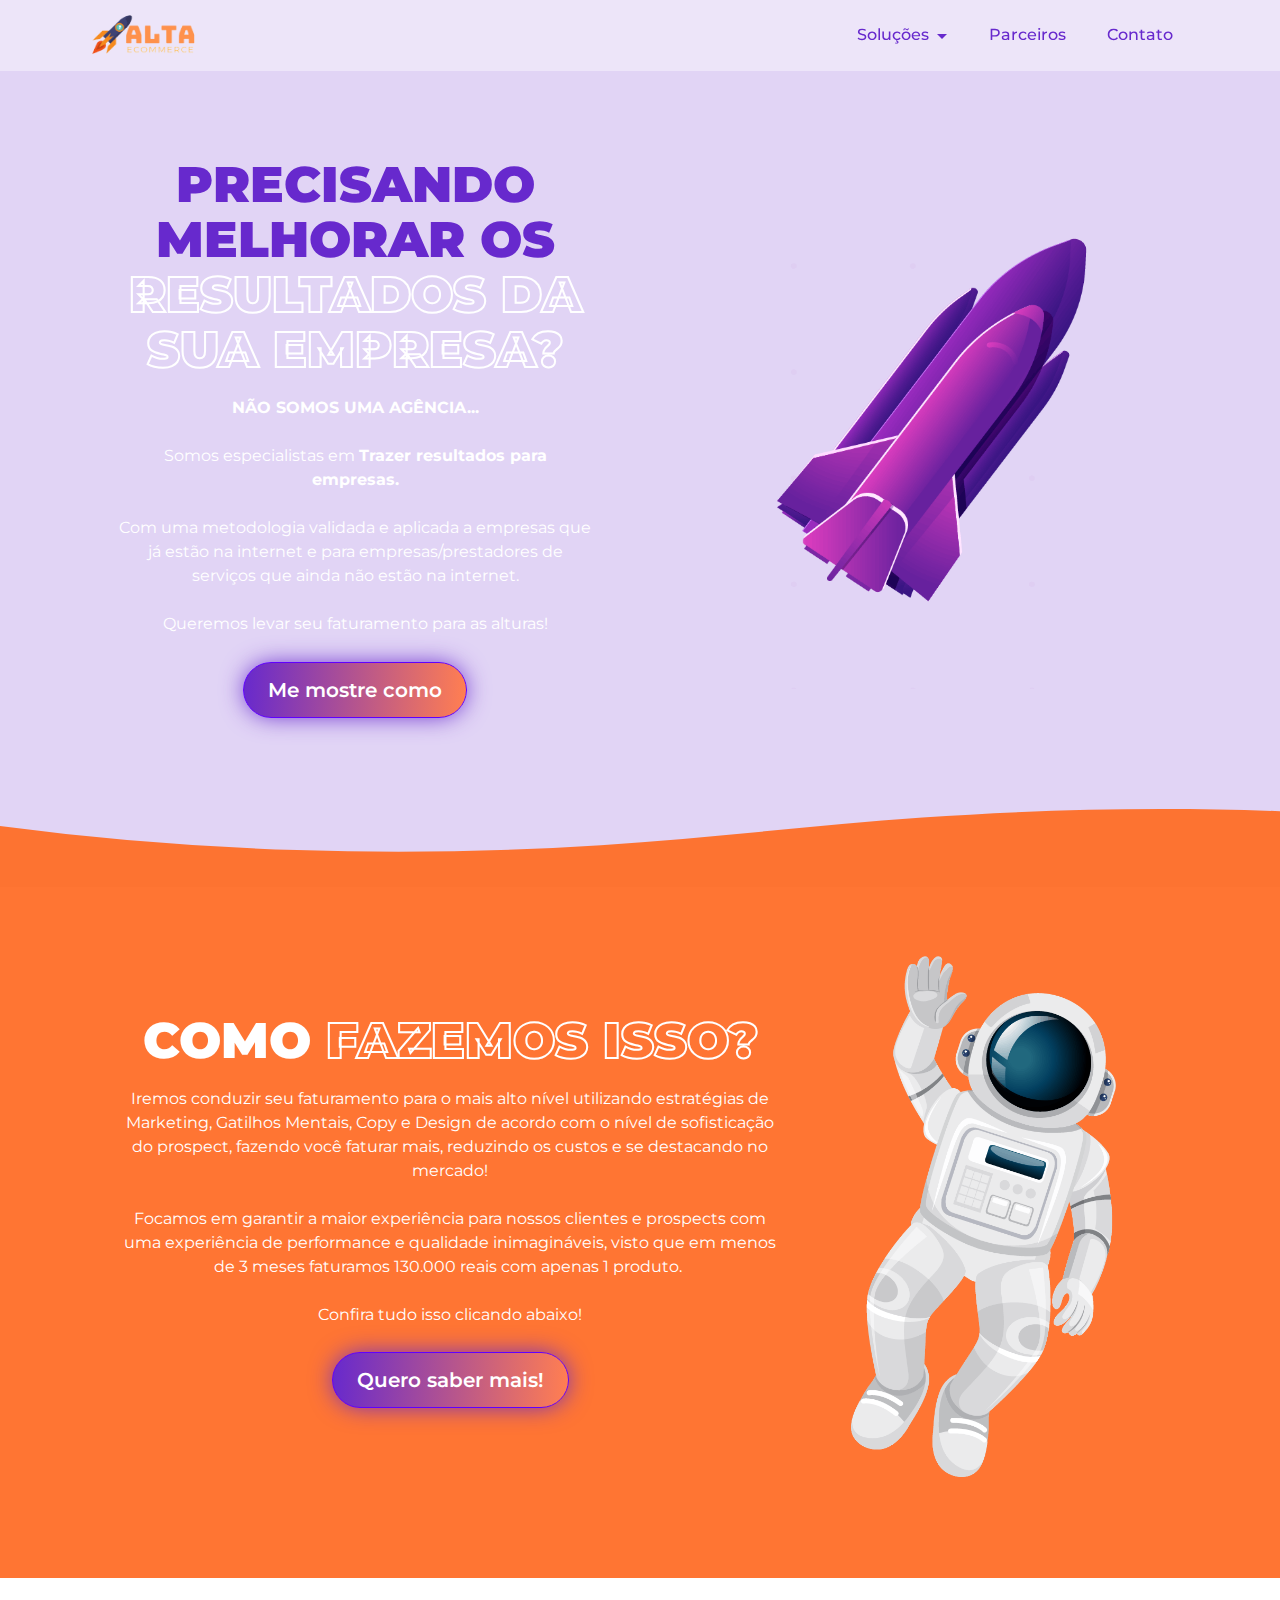
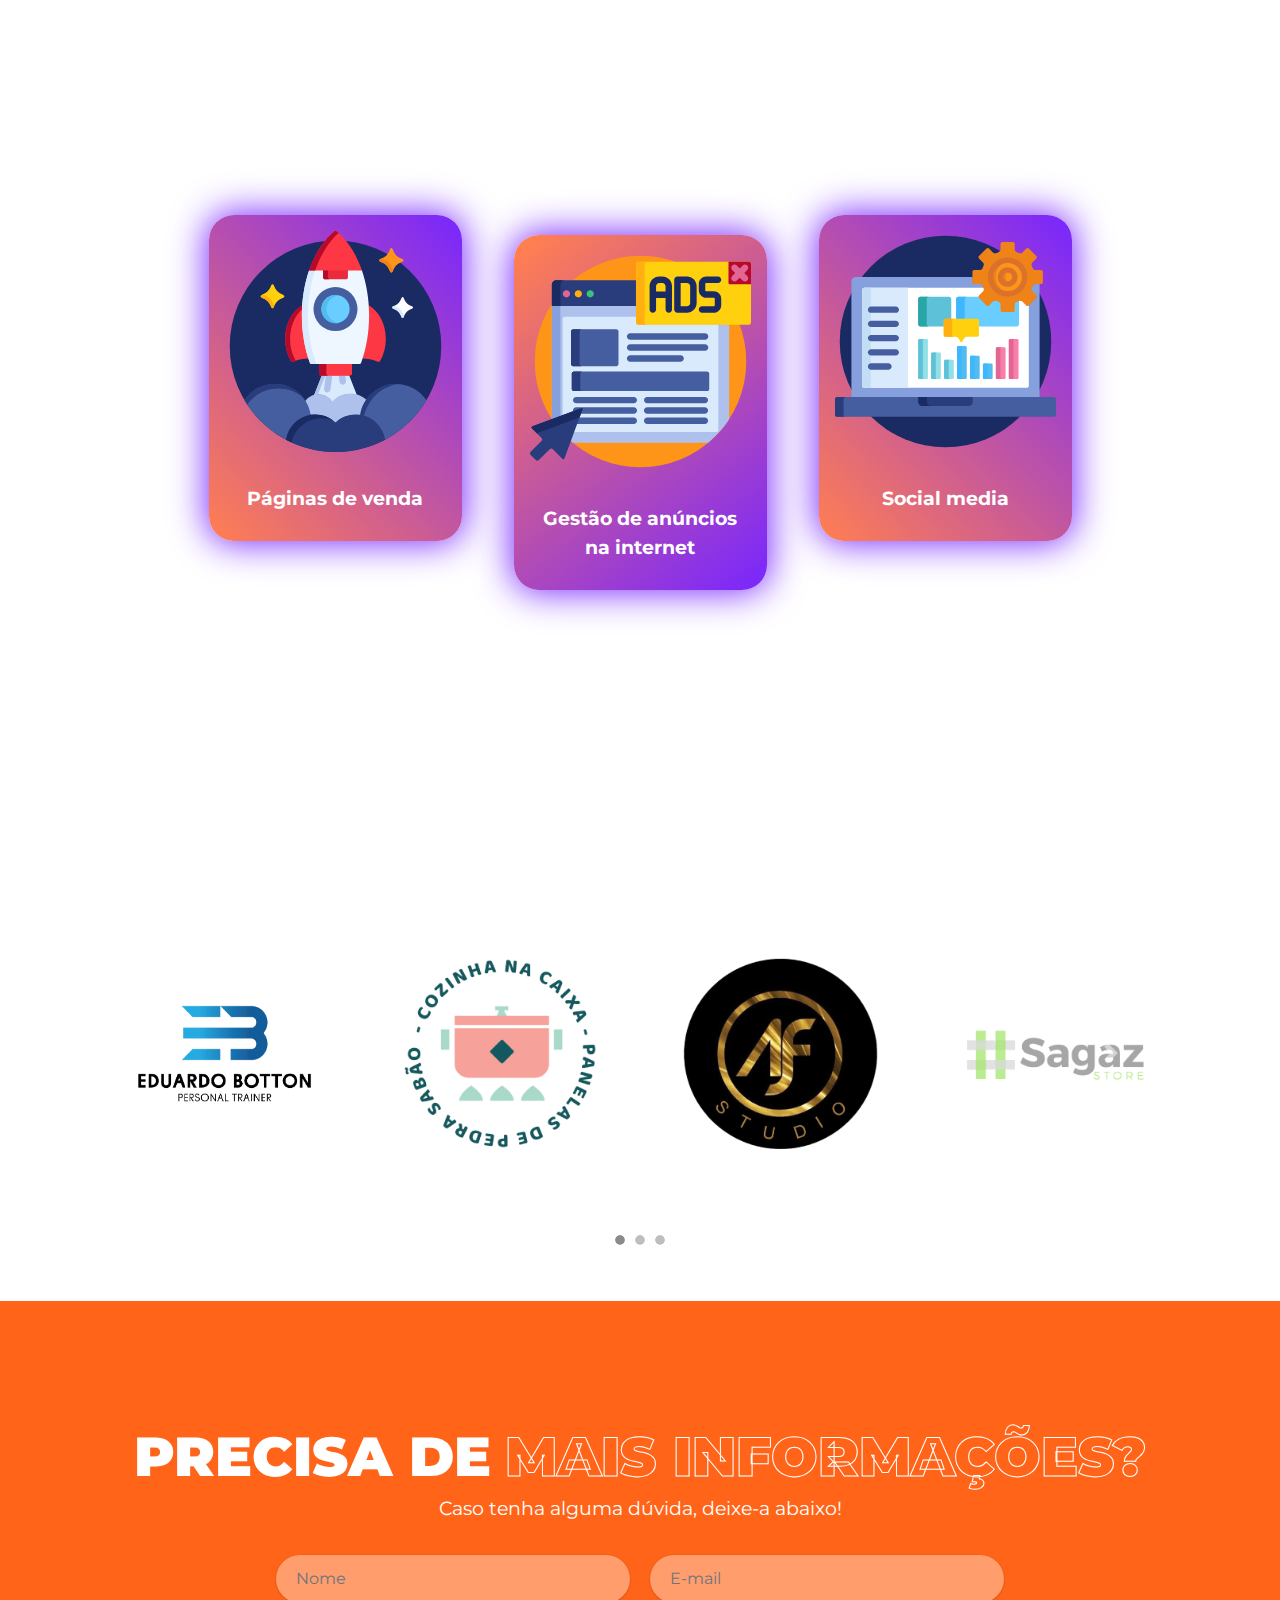
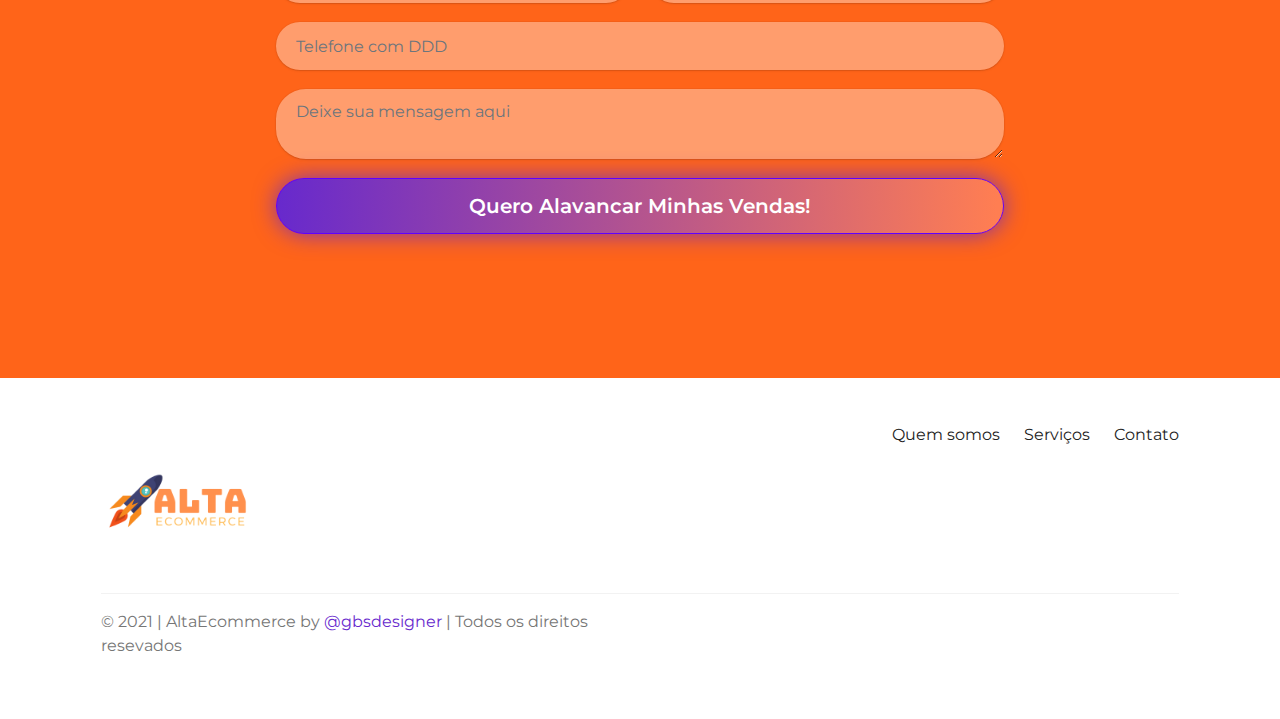
==== commit ed6db905: "Update index.html" ====
--- a/index.html
+++ b/index.html
@@ -916,7 +916,7 @@
             <div class="mbr-section-head">
                 <h3 class="mbr-section-title mbr-fonts-style align-center mb-0 display-2"><strong><span
                             class="letrascertas">PRECISA DE</span>&nbsp;<span class="letrasperson">MAIS
-                            INFORMAÇÕES</span></strong></h3>
+                            INFORMAÇÕES?</span></strong></h3>
                 <h4 class="mbr-section-subtitle mbr-fonts-style align-center mb-0 mt-2 display-7">Caso tenha alguma
                     dúvida, deixe-a abaixo!</h4>
             </div>
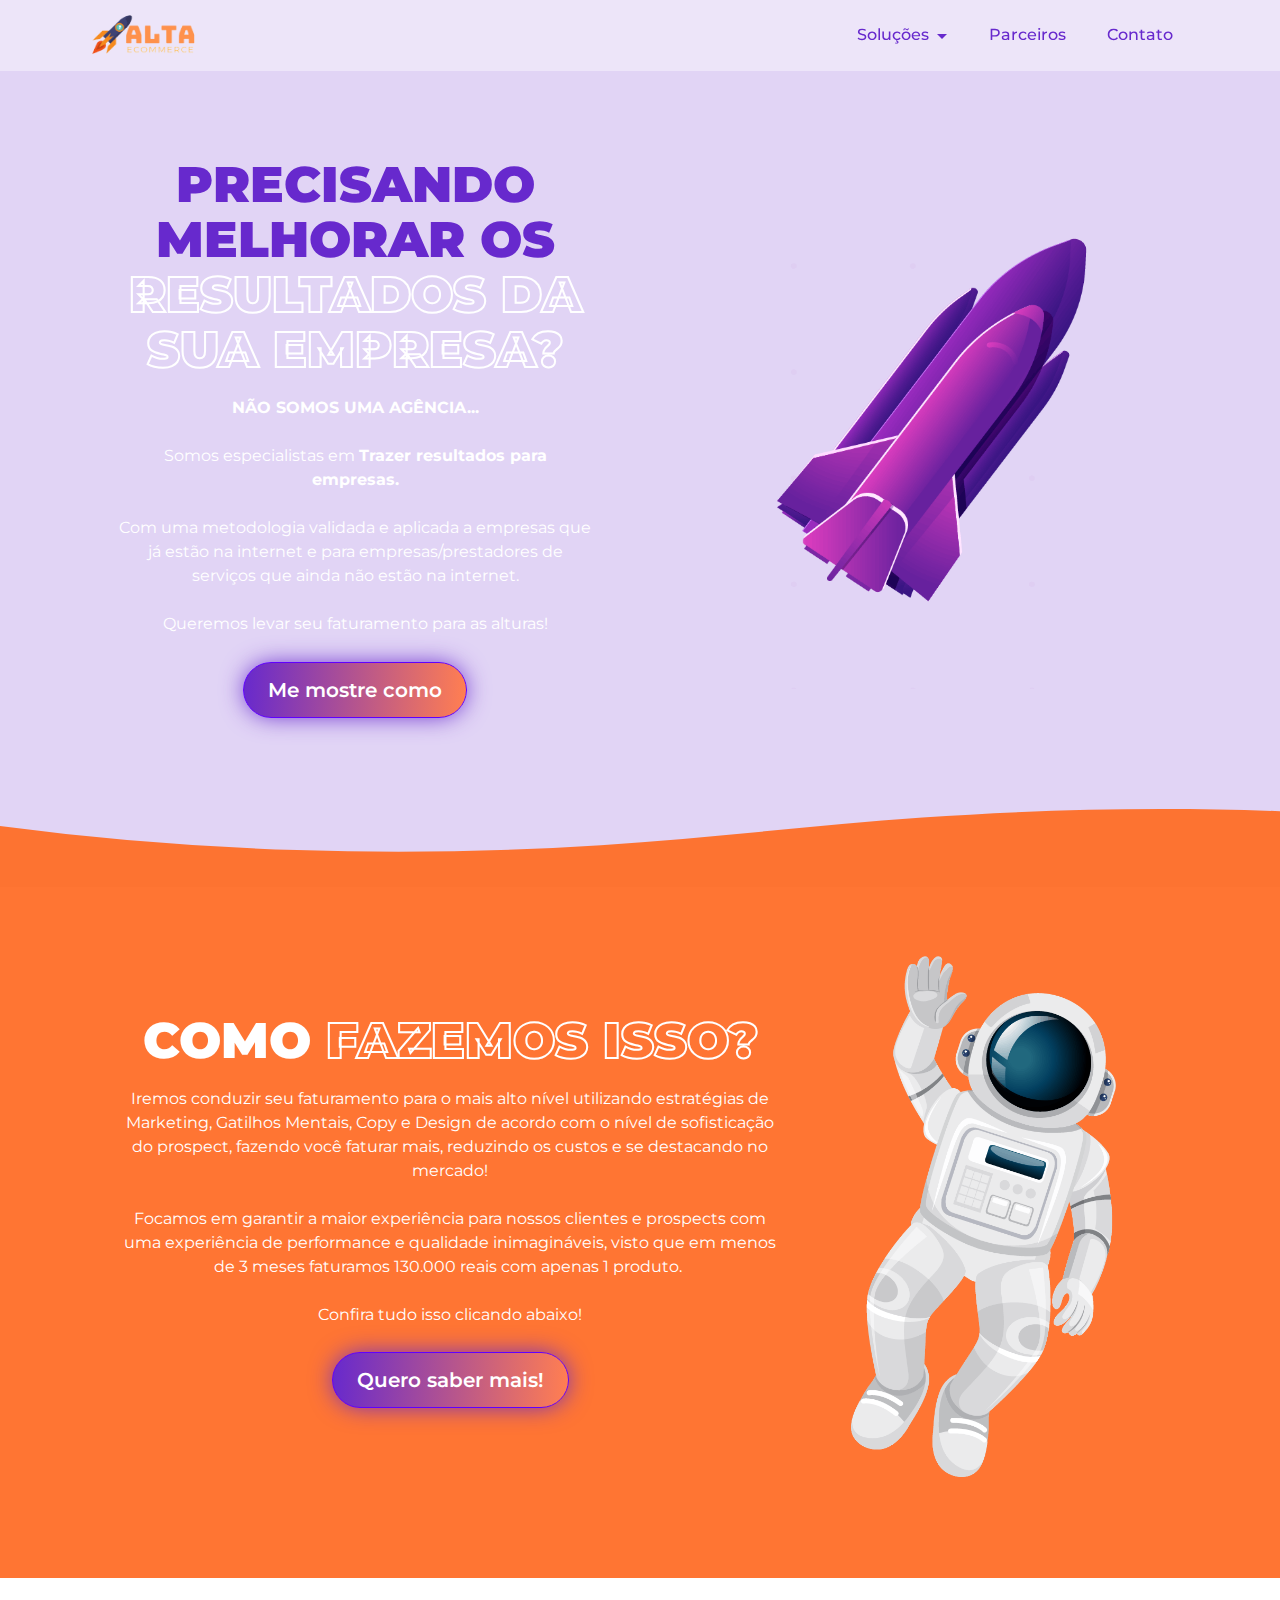
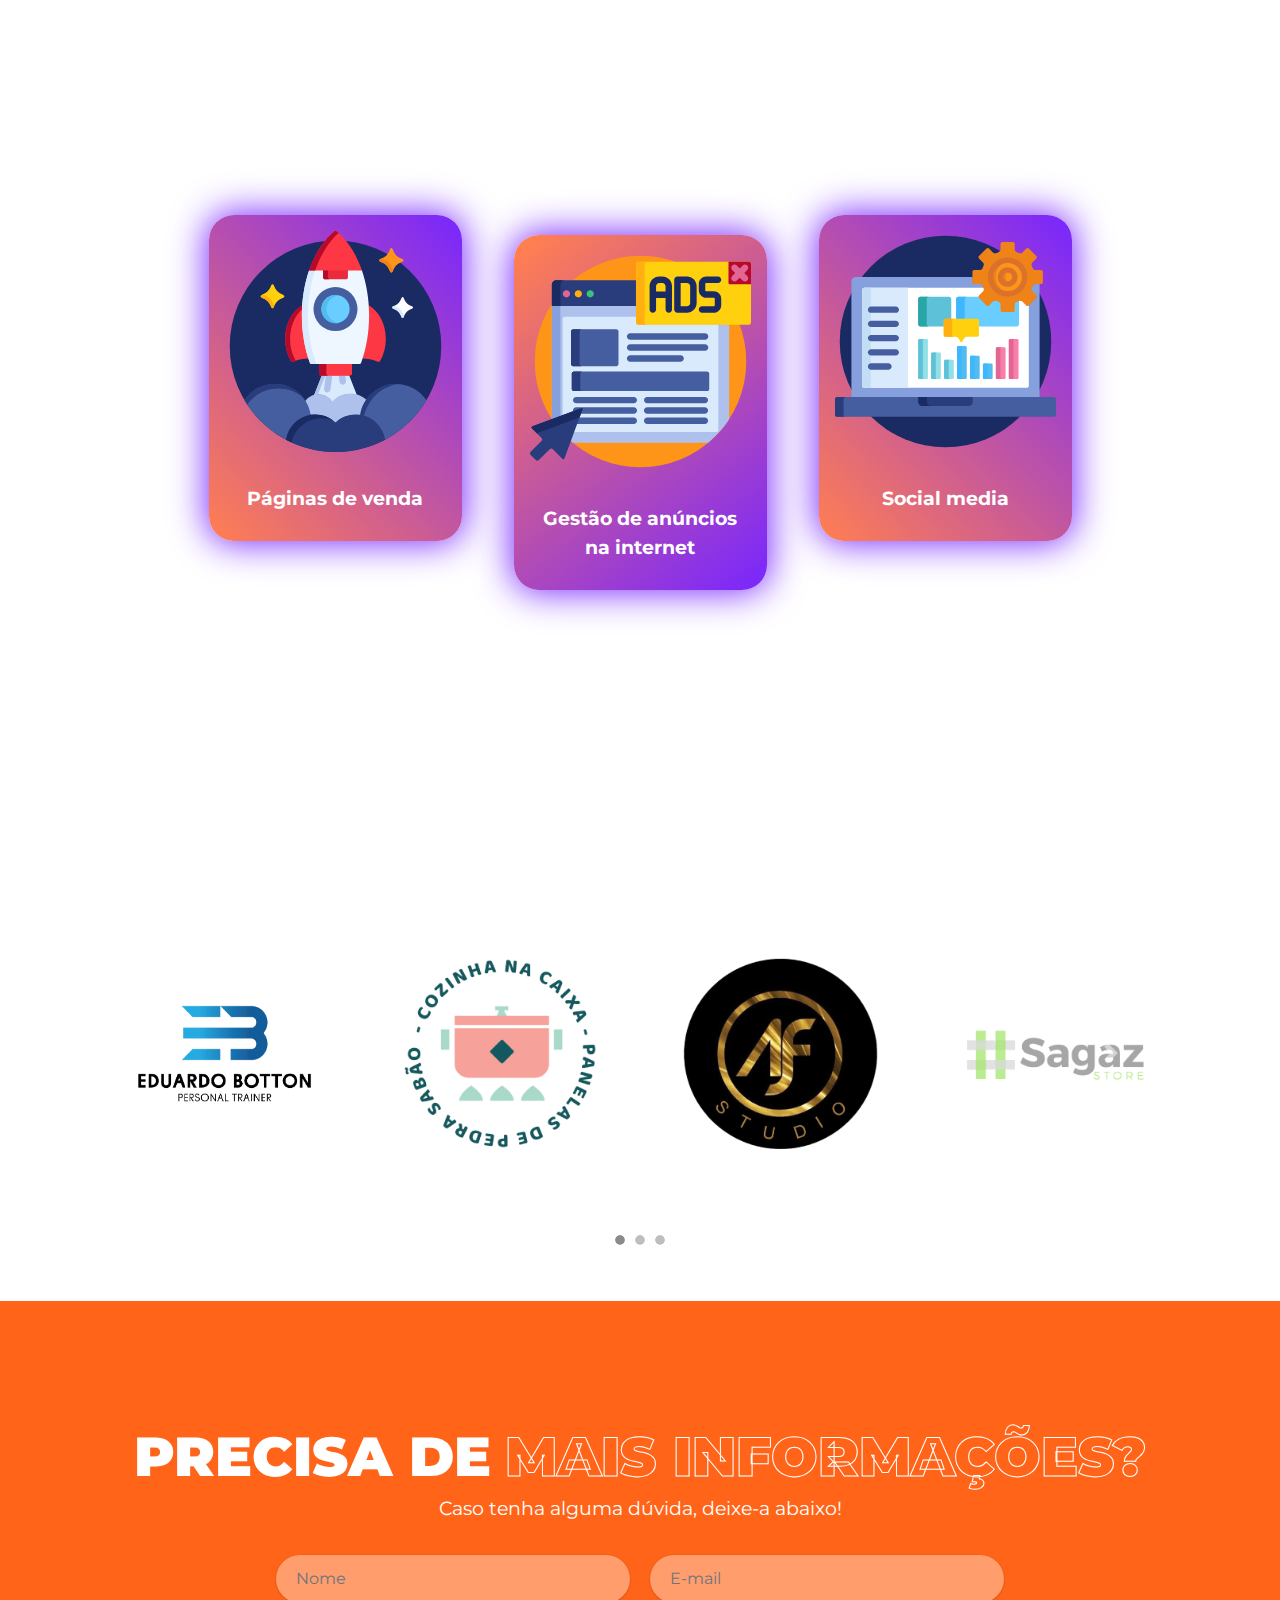
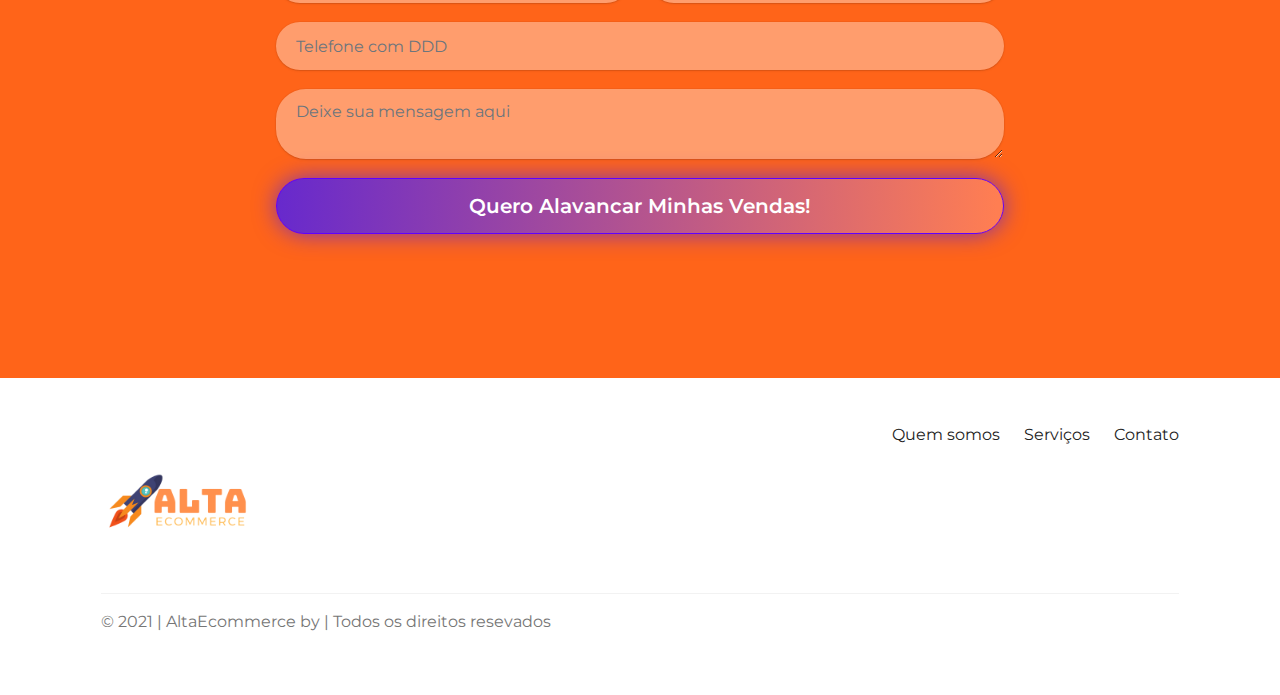
==== commit fa727d8c: "Update index.html" ====
--- a/index.html
+++ b/index.html
@@ -154,7 +154,7 @@
                                     venda</a><a class="dropdown-item text-primary display-4" href="#features2-f">Social
                                     media</a></div>
                         </li>
-                        <li class="nav-item"><a class="nav-link link text-primary display-4" href="#header11-1">
+                        <li class="nav-item"><a class="nav-link link text-primary display-4" href="#slider2-17">
                                 Parceiros</a></li>
                         <li class="nav-item"><a class="nav-link link text-primary display-4" href="#form5-6">Contato</a>
                         </li>
@@ -994,8 +994,7 @@
                 <div class="media-container-row">
                     <div class="col-md-6 copyright">
                         <p class="mbr-text mbr-fonts-style display-4">
-                            © 2021 | AltaEcommerce by <a href="https://gustavobragaia.github.io/portfolio/"
-                                class="text-primary" target="_blank">@gbsdesigner</a> | Todos os direitos resevados</p>
+                            © 2021 | AltaEcommerce by | Todos os direitos resevados</p>
                     </div>
                     <div class="col-md-6">
 
--- a/assets/mobirise/css/mbr-additional.css
+++ b/assets/mobirise/css/mbr-additional.css
@@ -1727,6 +1727,7 @@
 @media (max-width: 900px){
   .cid-soLtCVxDNS{
     padding-bottom: 5rem !important;
+    padding-top: 5rem !important;
   }
 }
 .cid-soLtCVxDNS .mbr-overlay {
@@ -1767,7 +1768,7 @@
 }
 @media (max-width: 900px) {
   .cid-soLtCVxDNS .letrascertas {
-    font-size: 50px;
+    font-size: 42px;
   }
   .cid-soLtCVxDNS .letrasperson {
     font-size: 42px;
--- a/assets/mobirise/css/mbr-additional.css
+++ b/assets/mobirise/css/mbr-additional.css
@@ -1727,6 +1727,7 @@
 @media (max-width: 900px){
   .cid-soLtCVxDNS{
     padding-bottom: 5rem !important;
+    padding-top: 5rem !important;
   }
 }
 .cid-soLtCVxDNS .mbr-overlay {
@@ -1767,7 +1768,7 @@
 }
 @media (max-width: 900px) {
   .cid-soLtCVxDNS .letrascertas {
-    font-size: 50px;
+    font-size: 42px;
   }
   .cid-soLtCVxDNS .letrasperson {
     font-size: 42px;
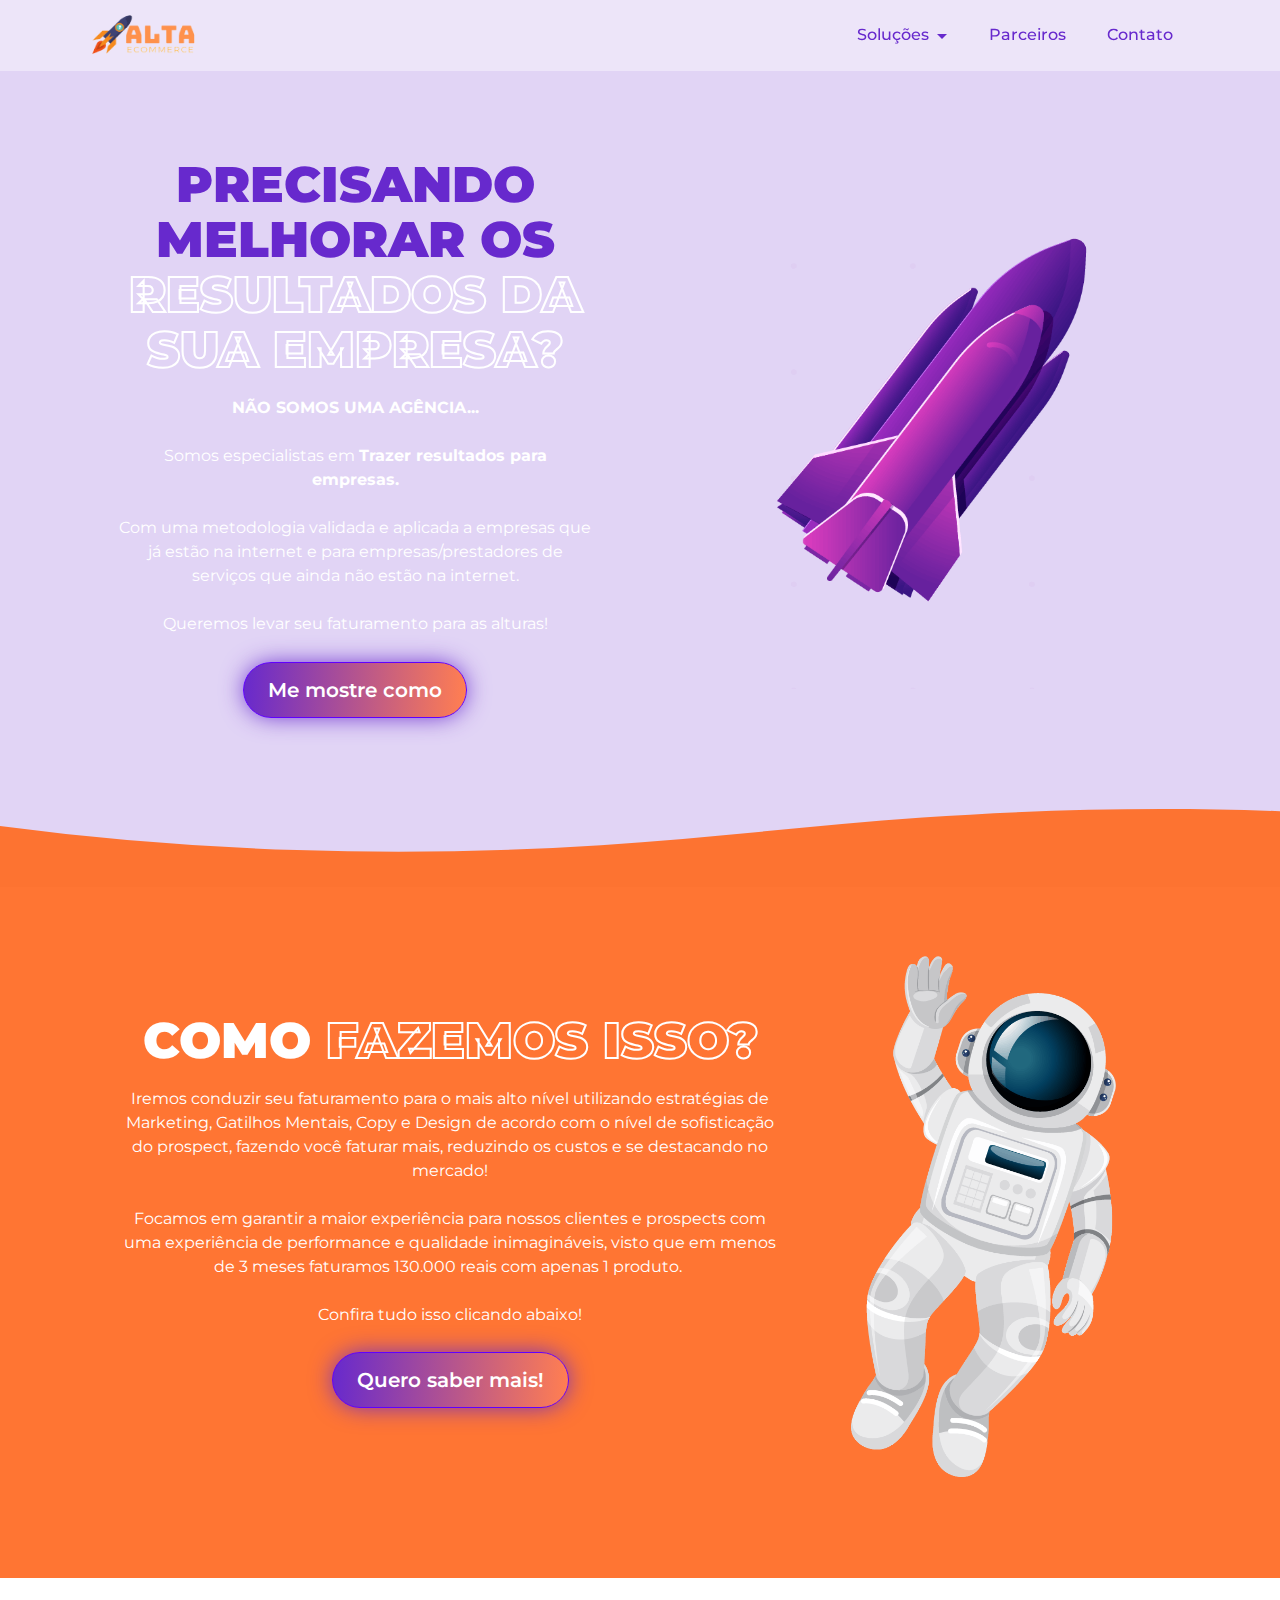
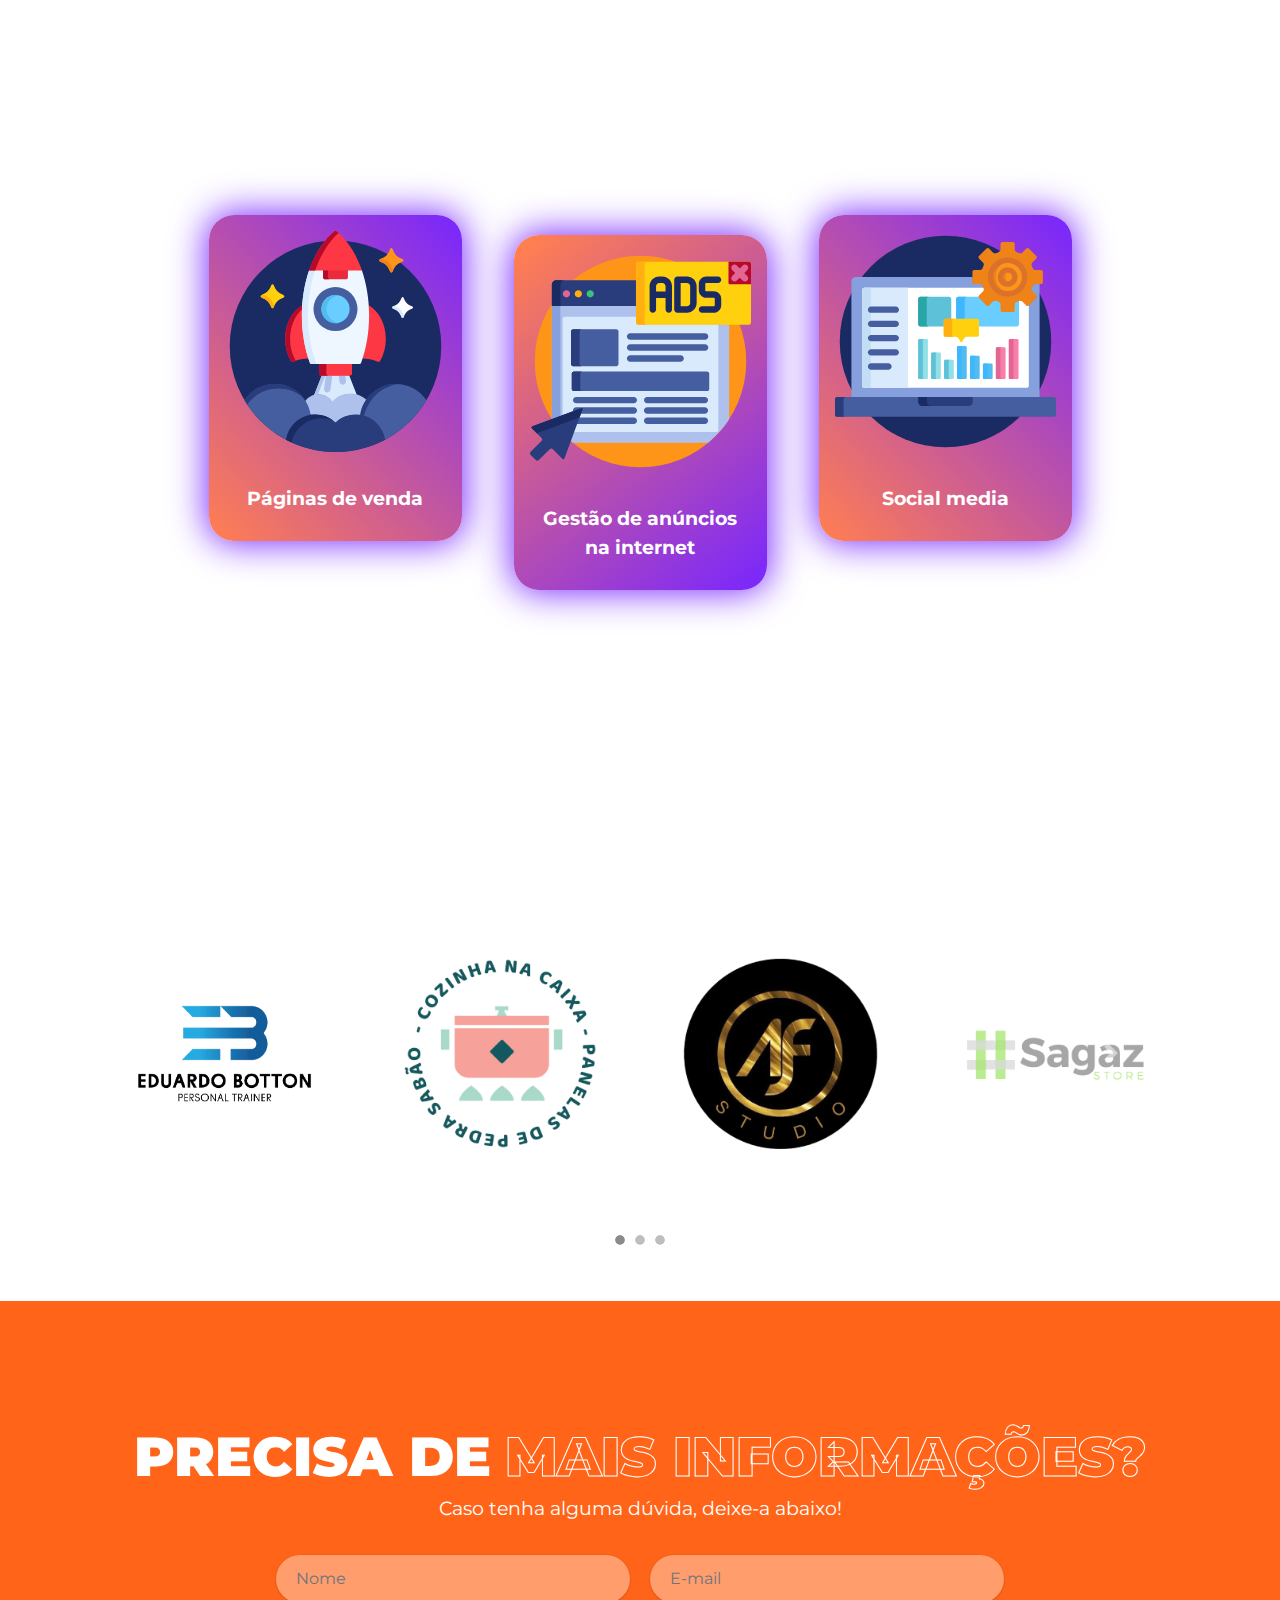
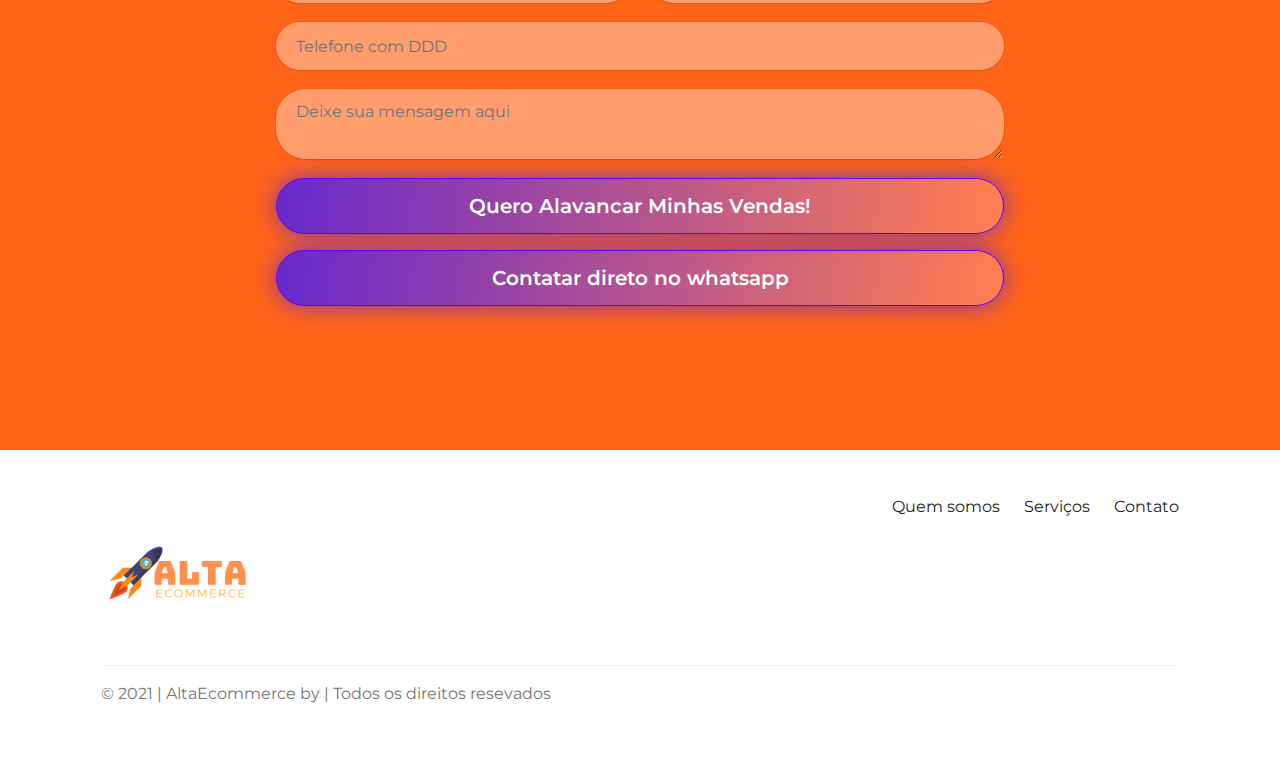
==== commit f2e10795: "Update index.html" ====
--- a/index.html
+++ b/index.html
@@ -954,6 +954,7 @@
                             <div class="col-lg-12 col-md-12 col-sm-12 align-center mbr-section-btn"><button
                                     type="submit" class="botaomain btn btn-primary display-4">Quero Alavancar Minhas
                                     Vendas!</button></div>
+                                    <div class="mbr-section-btn mt-3"><a class="botaomain btn btn-secondary display-7" href="https://api.whatsapp.com/send?phone=5516981711777&amp;text=Ol%C3%A1%20Alta,%20estou%20decidido%20e%20quero%20alavancar%20minhas%20convers%C3%B5es!">Contatar direto no whatsapp</a></div>
                         </div>
                     </form>
                 </div>
@@ -1031,4 +1032,4 @@
 
 </body>
 
-</html>+</html>
